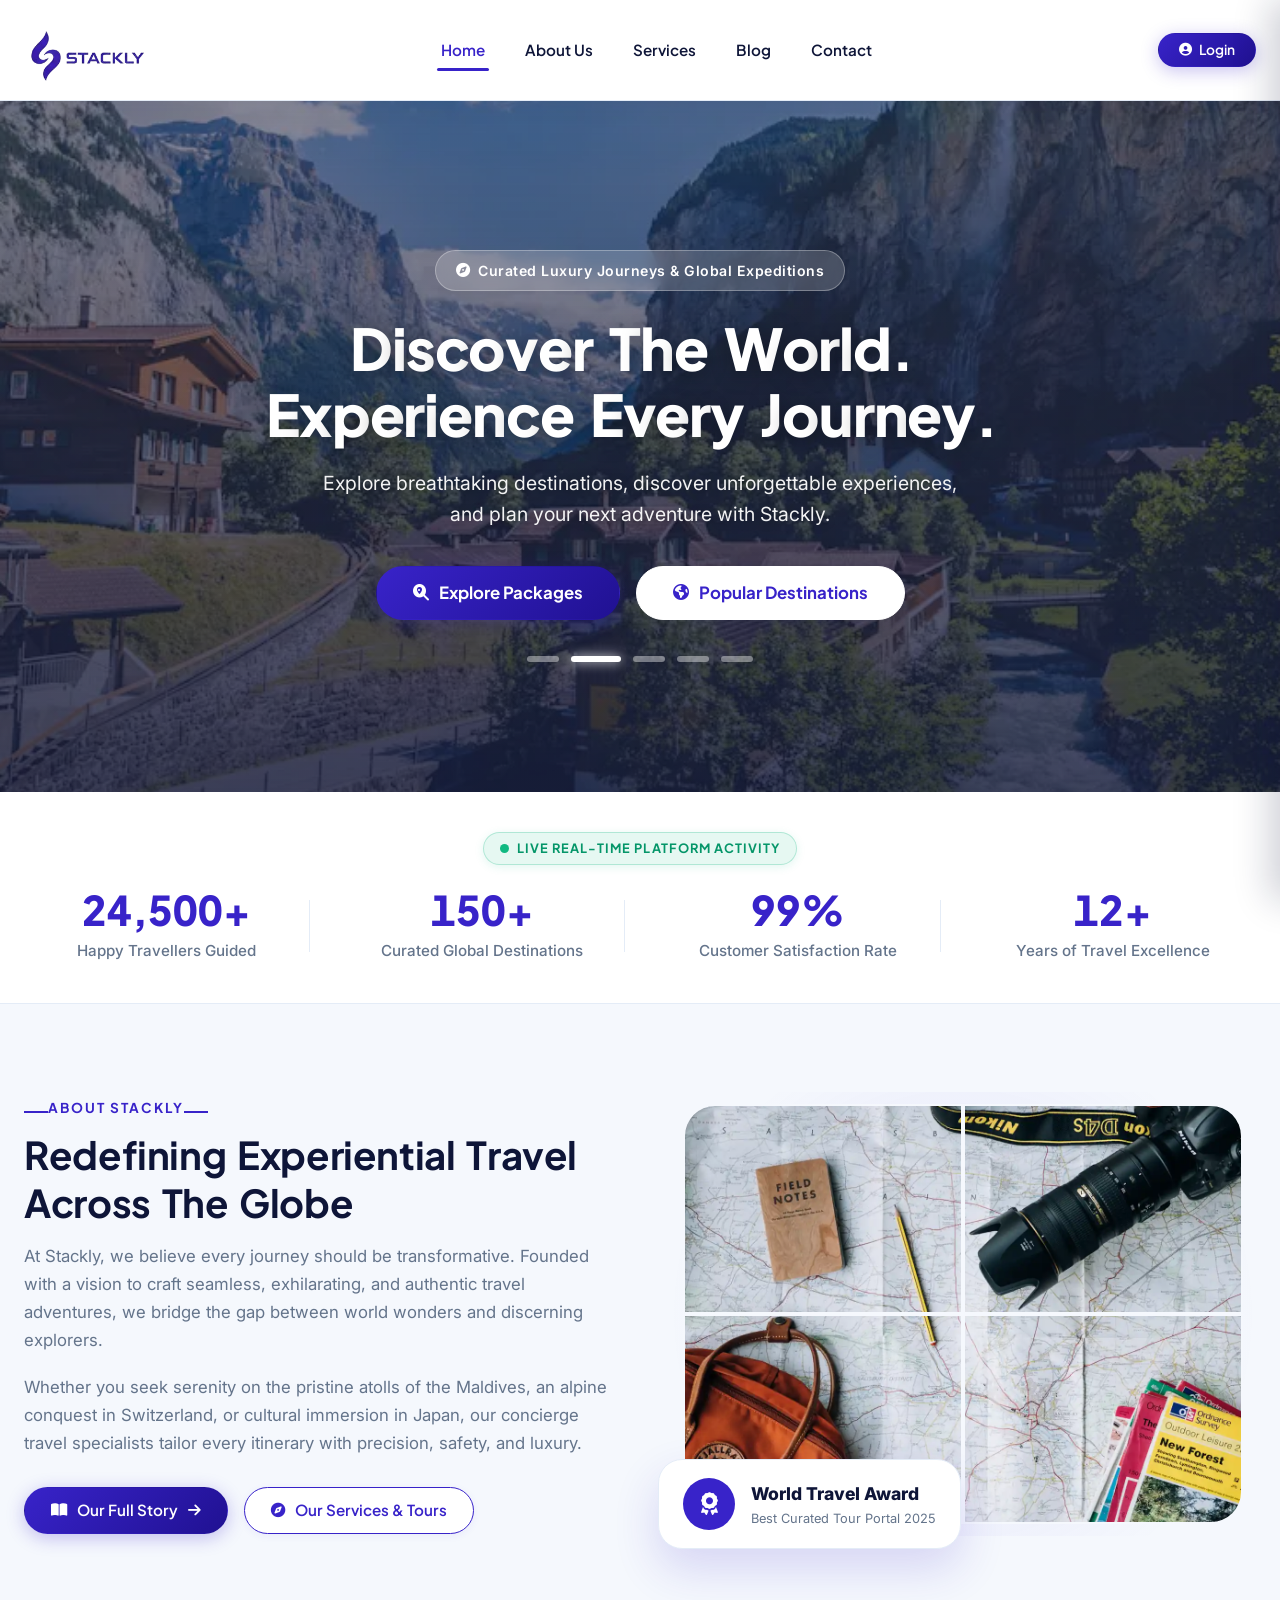
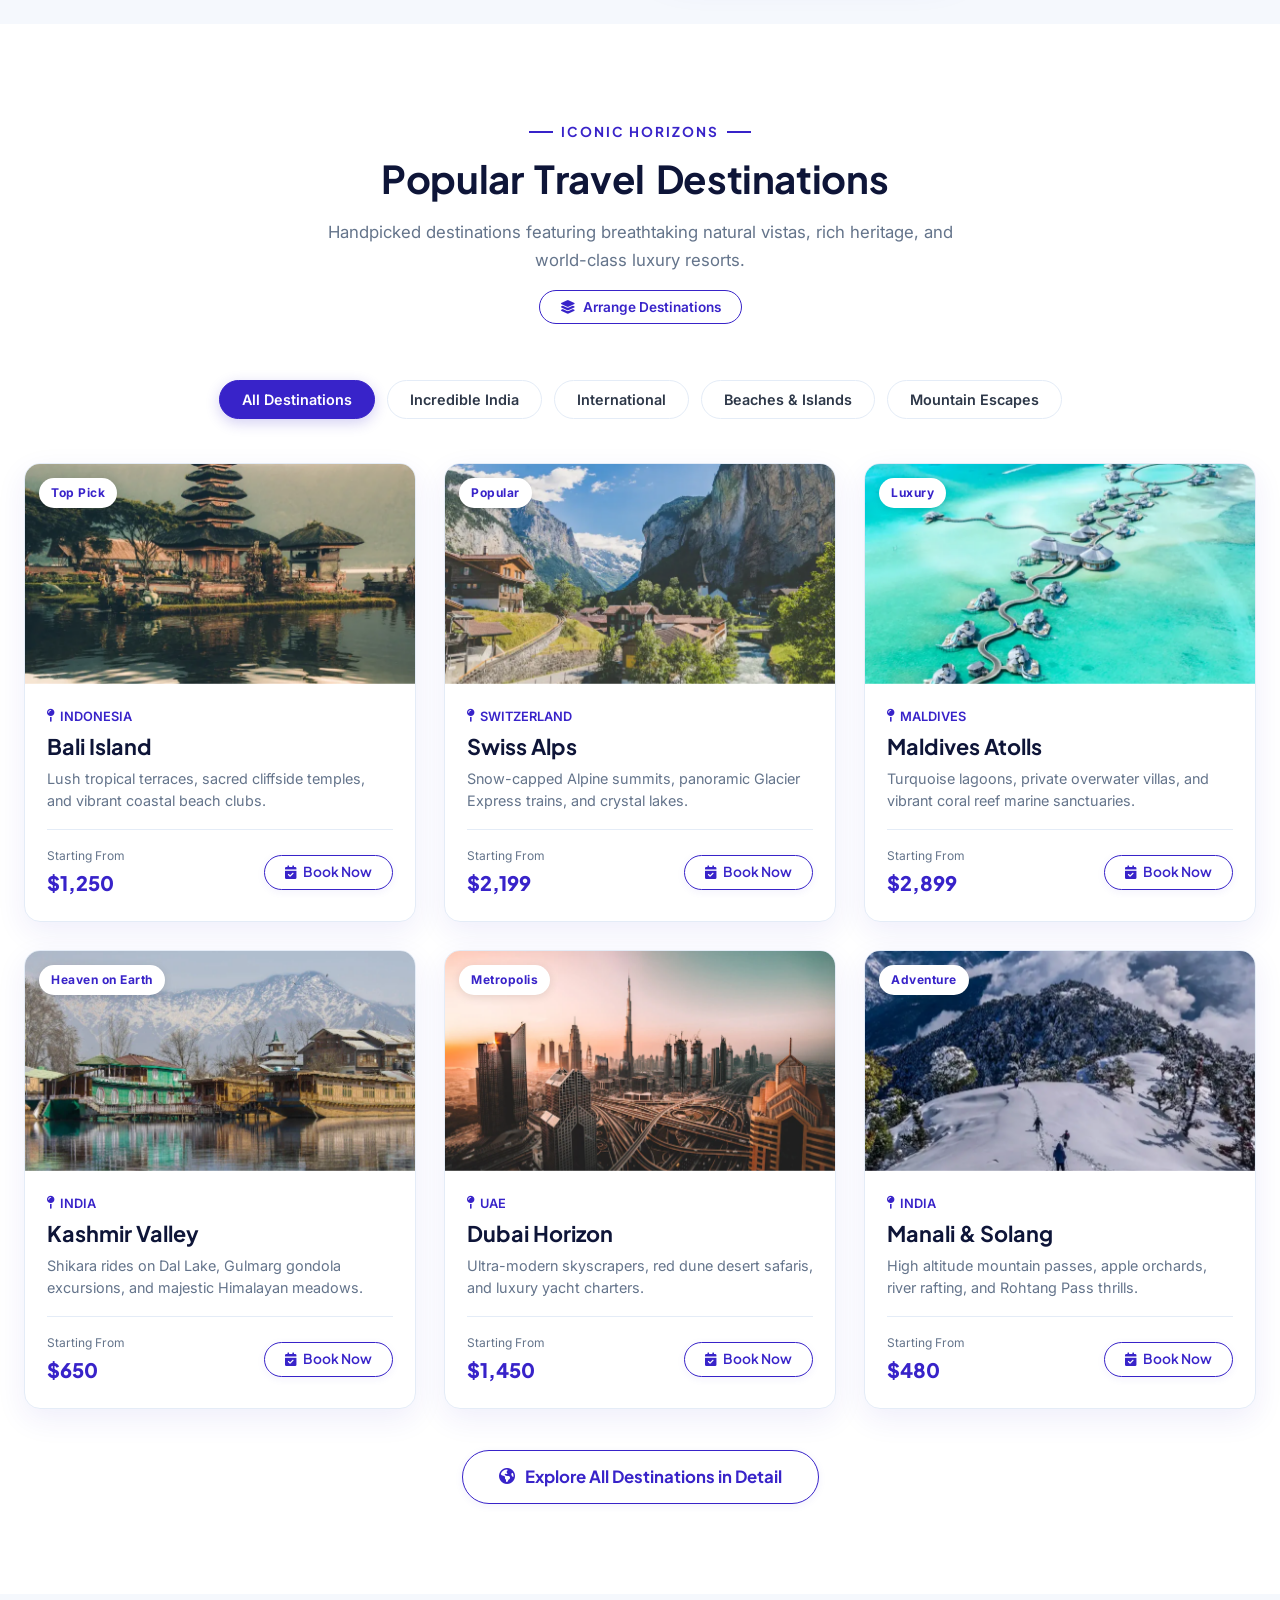
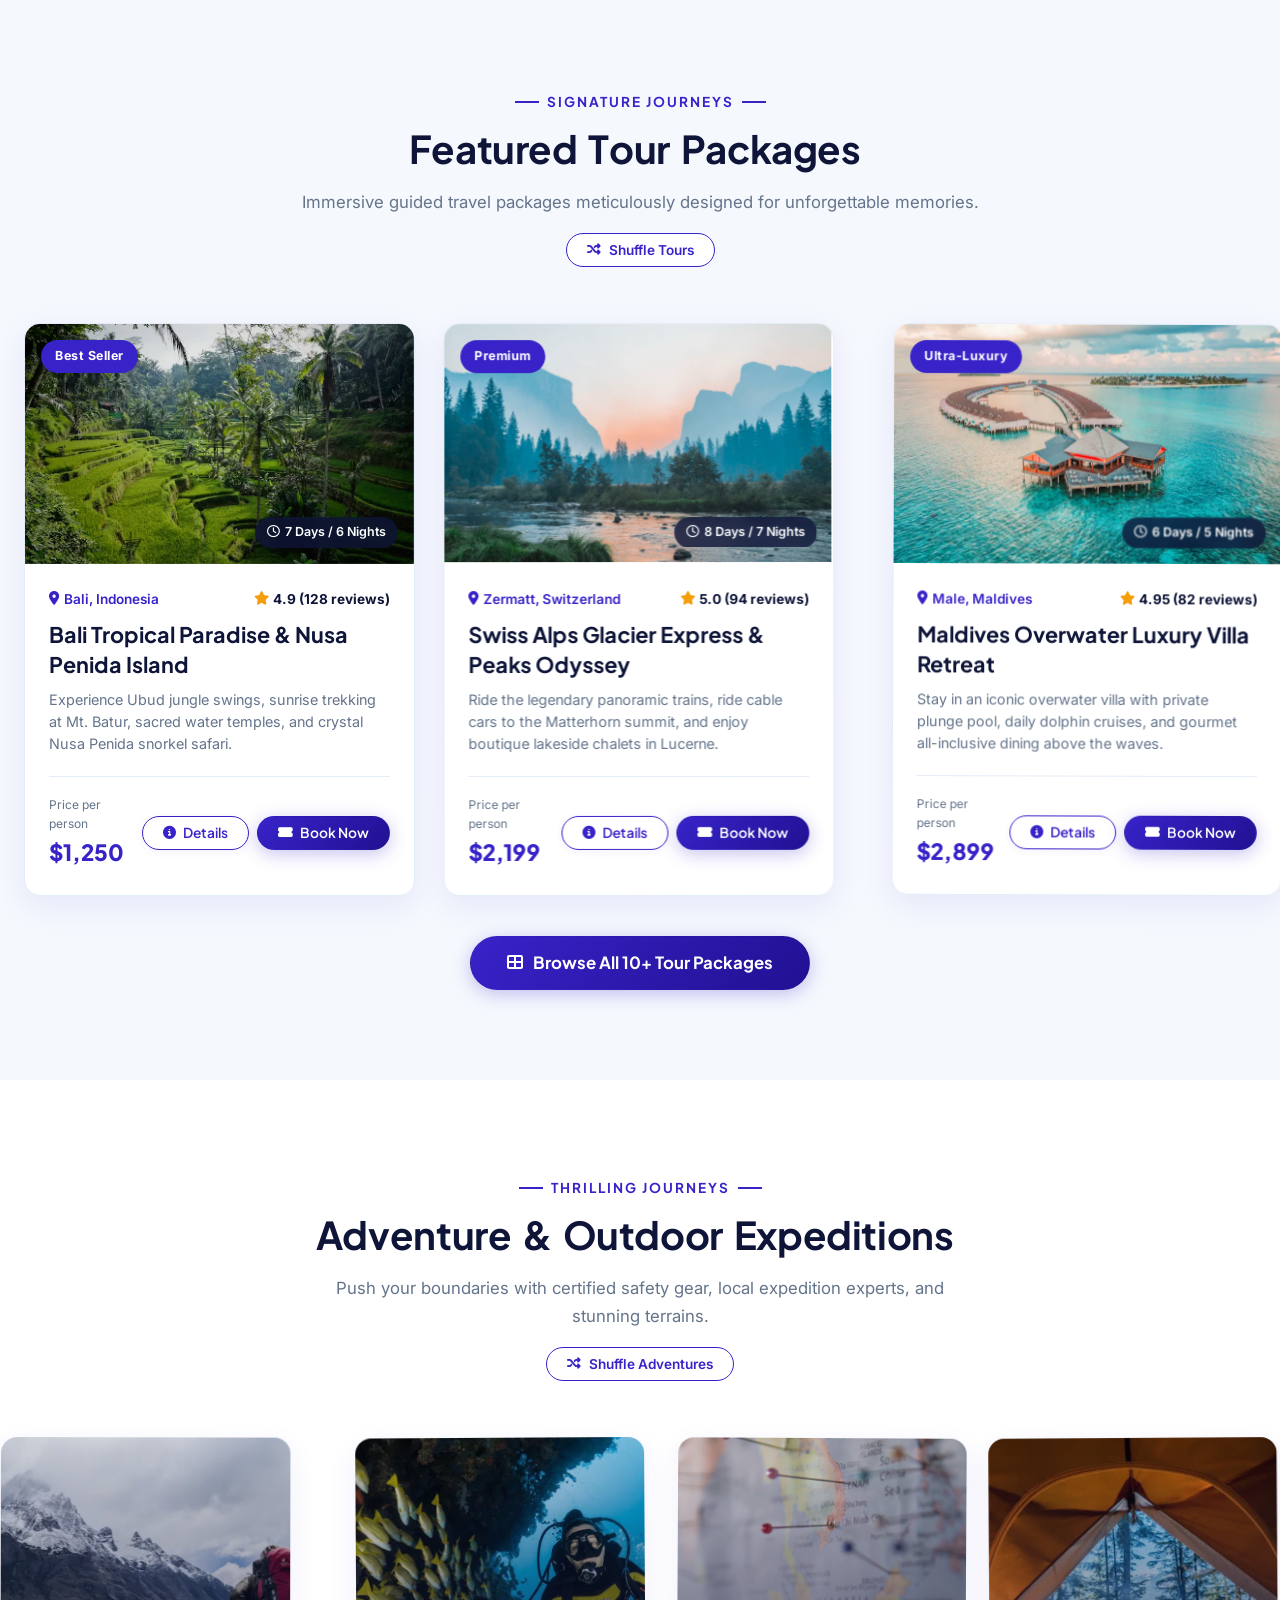
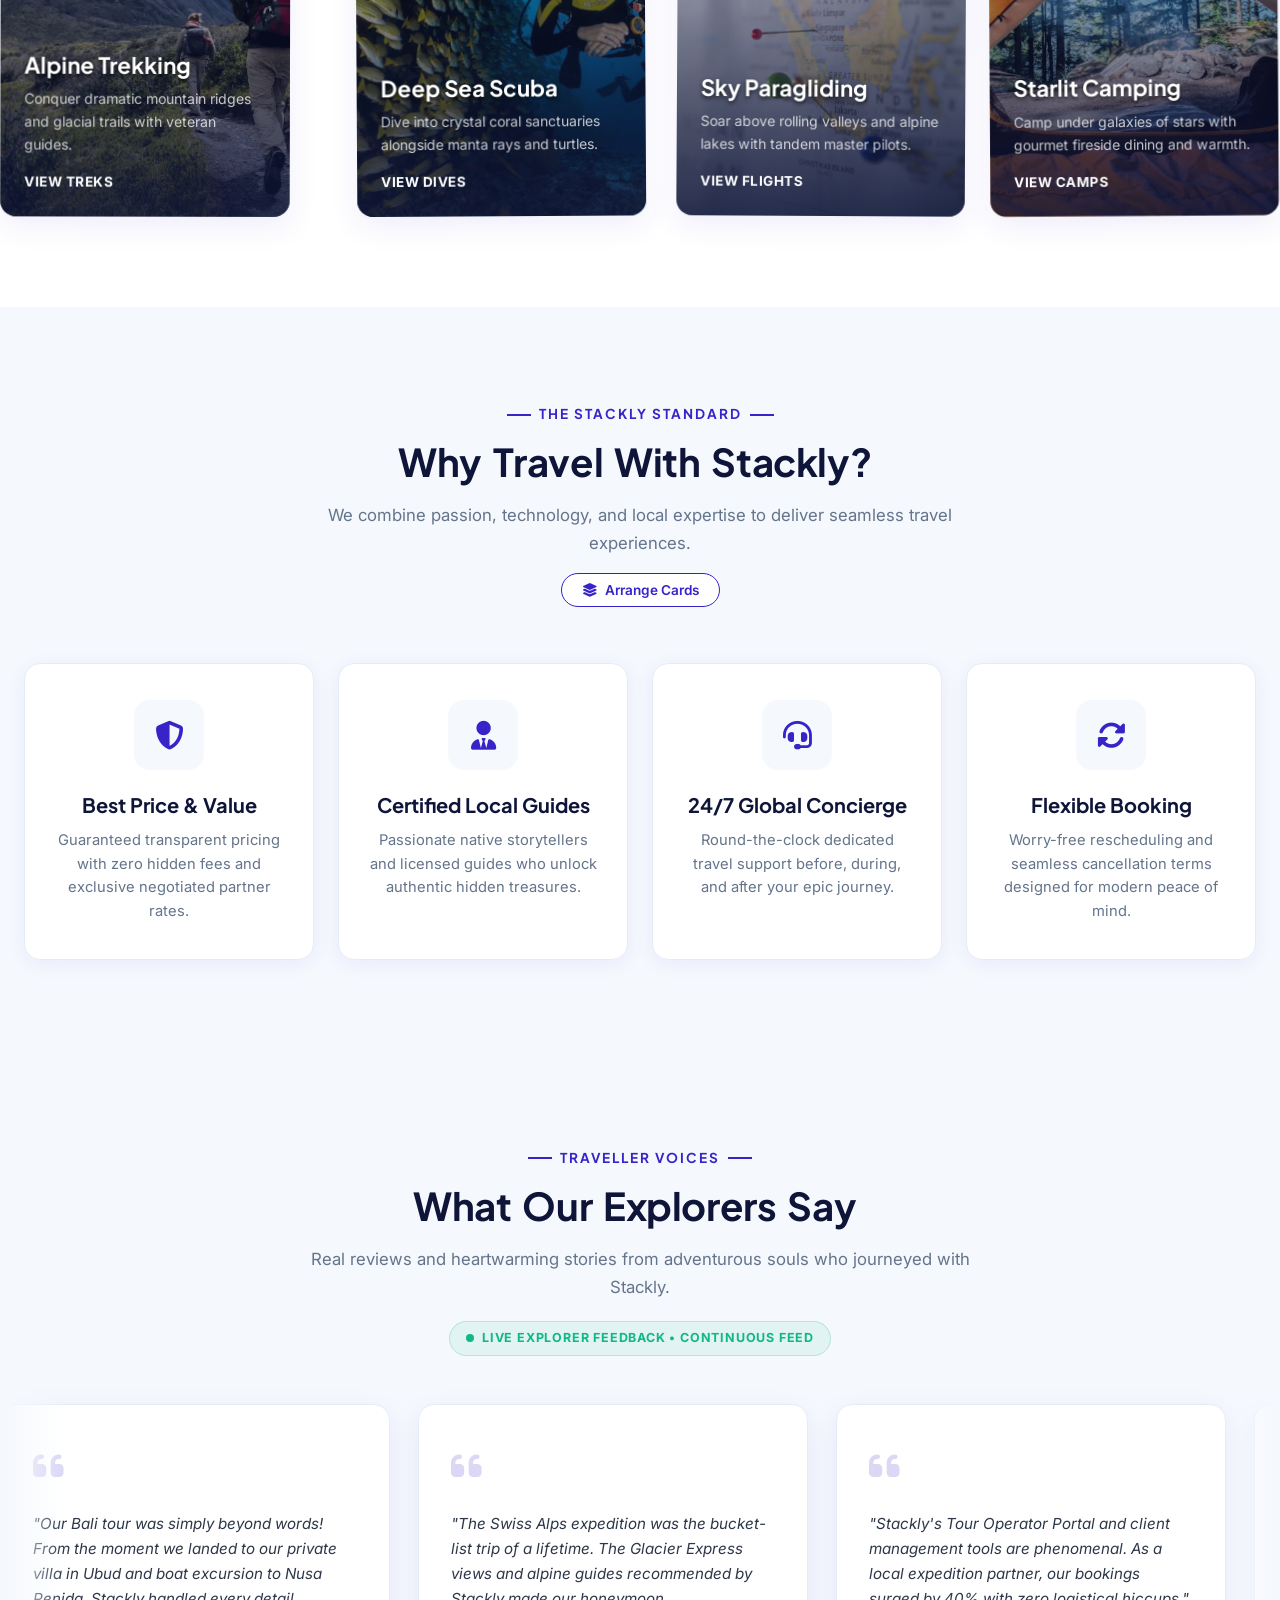
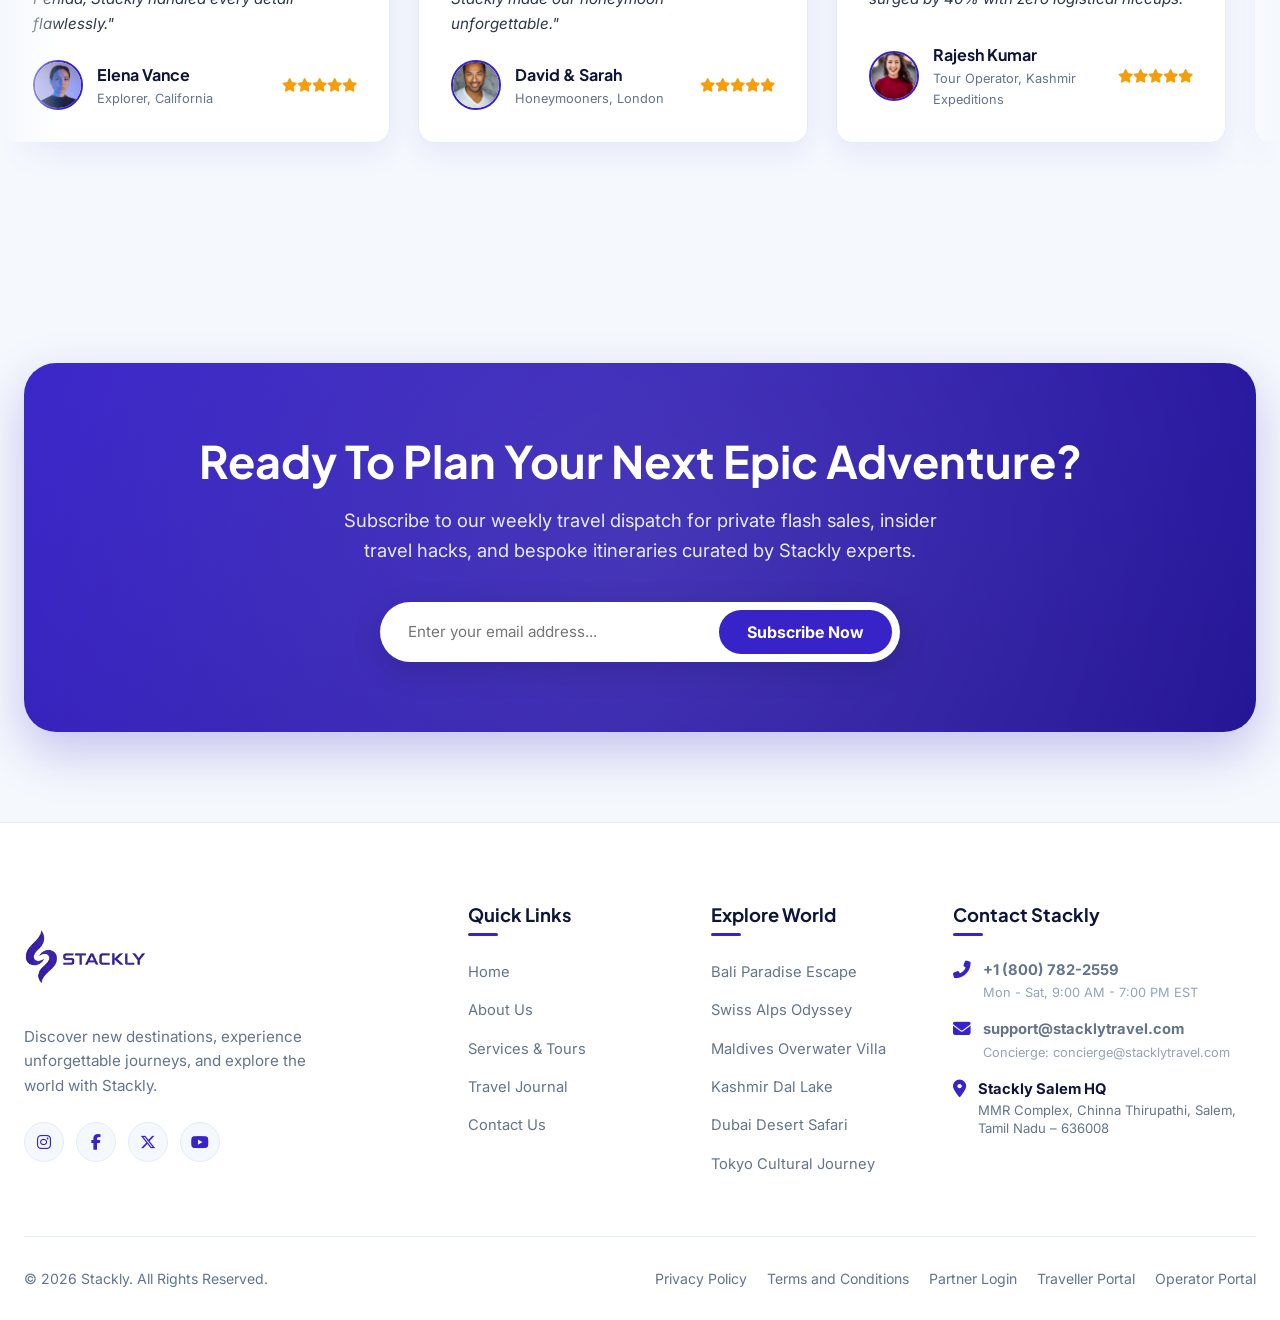
==== index.html @ 9951149d "Add tour details page and redirect for tours page - Created a new HTML file for the Bali Tropical Pa" ====
<!DOCTYPE html>
<html lang="en">

<head>
  <meta charset="UTF-8">
  <meta name="viewport" content="width=device-width, initial-scale=1.0">
  <title>Stackly Tourism & Travel Portal — Discover The World. Experience Every Journey.</title>
  <meta name="description"
    content="Explore breathtaking destinations, discover unforgettable tour packages, and plan your next adventure with Stackly. Premium blue & white travel portal.">
  <link rel="stylesheet" href="https://cdnjs.cloudflare.com/ajax/libs/font-awesome/6.5.1/css/all.min.css">
  <link rel="stylesheet" href="css/style.css">
</head>

<body>

  <!-- STACKLY PRELOADER: BUILDING REVEAL + TRAVEL ANIMATION + LOGO REVEAL -->
  <div id="stacklyPreloader" class="stackly-preloader" aria-label="Loading Stackly Travel Portal">
    <div class="preloader-stage">
      <!-- Flight Path & Moving Plane -->
      <svg class="flight-path-svg" viewBox="0 0 300 120">
        <path class="flight-arc" d="M 20,100 Q 150,-10 280,100" />
        <path id="preloaderPlane" class="plane-marker" d="M 0,-6 L 8,0 L 0,6 L 2,1 L -6,4 L -4,0 L -6,-4 L 2,-1 Z">
          <animateMotion path="M 20,100 Q 150,-10 280,100" dur="2.2s" repeatCount="indefinite" rotate="auto" />
        </path>
      </svg>

      <!-- Building Reveal Architectural Structure -->
      <svg class="building-reveal-svg" viewBox="0 0 220 130">
        <line x1="10" y1="125" x2="210" y2="125" class="arch-line" stroke-width="3" />
        <rect x="25" y="60" width="28" height="65" class="arch-fill" />
        <rect x="25" y="60" width="28" height="65" class="arch-line" />
        <rect x="63" y="40" width="34" height="85" class="arch-fill" />
        <rect x="63" y="40" width="34" height="85" class="arch-line" />
        <rect x="107" y="20" width="45" height="105" class="arch-fill" />
        <rect x="107" y="20" width="45" height="105" class="arch-line" />
        <rect x="162" y="50" width="32" height="75" class="arch-fill" />
        <rect x="162" y="50" width="32" height="75" class="arch-line" />
        <path d="M 107,20 L 129.5,2 L 152,20 Z" class="arch-line" />
        <path d="M 32,80 Q 39,70 46,80 L 46,125 L 32,125 Z" class="arch-line" />
        <path d="M 72,60 Q 80,50 88,60 L 88,125 L 72,125 Z" class="arch-line" />
        <path d="M 120,45 Q 129.5,35 139,45 L 139,125 L 120,125 Z" class="arch-line" />
        <path d="M 170,70 Q 178,60 186,70 L 186,125 L 170,125 Z" class="arch-line" />
      </svg>

      <!-- Center Stackly Logo Reveal -->
      <div id="preloaderLogoWrap" class="preloader-logo-wrap">
        <img src="assets/images/ui/logo.webp" alt="Stackly Tourism & Travel" class="preloader-logo">
      </div>

      <div id="preloaderBrandText" class="preloader-text">EXPLORE • DISCOVER • JOURNEY</div>
      <div class="preloader-bar-wrap">
        <div id="preloaderProgressBar" class="preloader-bar"></div>
      </div>
    </div>
  </div>

  <!-- SITE HEADER & NAVIGATION (5 MAIN PAGES) -->
  <header class="site-header">
    <div class="container-wide header-inner">
      <a href="index.html" class="brand-logo-link" aria-label="Stackly Home">
        <img src="assets/images/ui/logo.webp" alt="Stackly Tourism & Travel" class="brand-logo-img">
      </a>

      <nav class="main-navigation" aria-label="Primary Navigation">
        <ul class="nav-menu-list">
          <li class="nav-menu-item"><a href="index.html" class="nav-menu-link active">Home</a></li>
          <li class="nav-menu-item"><a href="about.html" class="nav-menu-link">About Us</a></li>
          <li class="nav-menu-item"><a href="services.html" class="nav-menu-link">Services</a></li>
          <li class="nav-menu-item"><a href="blog.html" class="nav-menu-link">Blog</a></li>
          <li class="nav-menu-item"><a href="contact.html" class="nav-menu-link">Contact</a></li>
        </ul>
      </nav>

      <div class="header-actions">
        <a href="login.html" class="btn btn-primary btn-sm">
          <i class="fas fa-user-circle"></i> Login
        </a>
        <button id="mobileNavToggle" class="mobile-nav-toggle" aria-label="Open Navigation">
          <i class="fas fa-bars"></i>
        </button>
      </div>
    </div>
  </header>

  <!-- MOBILE DRAWER (NAVIGATION + AUTH) -->
  <div id="drawerBackdrop" class="drawer-backdrop"></div>
  <aside id="mobileDrawer" class="mobile-drawer" aria-label="Mobile Navigation">
    <div class="drawer-header">
      <img src="assets/images/ui/logo.webp" alt="Stackly" class="drawer-logo-img">
      <button id="drawerCloseBtn" class="drawer-close-btn" aria-label="Close Menu">&times;</button>
    </div>
    <ul class="drawer-nav-list">
      <li><a href="index.html" class="drawer-nav-link active"><i class="fas fa-home"></i> <span>Home</span></a></li>
      <li><a href="about.html" class="drawer-nav-link"><i class="fas fa-info-circle"></i> <span>About Us</span></a></li>
      <li><a href="services.html" class="drawer-nav-link"><i class="fas fa-concierge-bell"></i> <span>Services &amp; Tours</span></a></li>
      <li><a href="blog.html" class="drawer-nav-link"><i class="fas fa-newspaper"></i> <span>Blog</span></a></li>
      <li><a href="contact.html" class="drawer-nav-link"><i class="fas fa-envelope"></i> <span>Contact</span></a></li>
    </ul>
    <div class="drawer-footer">
      <a href="login.html" class="btn btn-primary" style="width:100%; justify-content:center;">
        <i class="fas fa-sign-in-alt"></i> Login
      </a>
      <a href="signup.html" class="btn btn-outline" style="width:100%; justify-content:center;">
        <i class="fas fa-user-plus"></i> Create Account
      </a>
    </div>
  </aside>

  <!-- HERO SECTION WITH 5-IMAGE CONTINUOUS SLIDESHOW -->
  <section class="hero-wrapper" id="homeHeroSection">
    <!-- 5 Slides running continuously with smooth crossfade -->
    <div class="hero-slider-track" id="heroSliderTrack">
      <div class="hero-slide active">
        <img src="assets/images/hero/hero-travel.webp" alt="World Travel Vista" class="hero-bg-img">
      </div>
      <div class="hero-slide">
        <img src="assets/images/destinations/switzerland.webp" alt="Swiss Alps Glacier Express" class="hero-bg-img">
      </div>
      <div class="hero-slide">
        <img src="assets/images/destinations/bali.webp" alt="Bali Tropical Paradise" class="hero-bg-img">
      </div>
      <div class="hero-slide">
        <img src="assets/images/destinations/maldives.webp" alt="Maldives Overwater Sanctuary" class="hero-bg-img">
      </div>
      <div class="hero-slide">
        <img src="assets/images/destinations/kashmir.webp" alt="Kashmir Alpine Haven" class="hero-bg-img">
      </div>
    </div>
    <div class="hero-overlay"></div>

    <div class="container hero-content">
      <span class="hero-badge">
        <i class="fas fa-compass"></i> Curated Luxury Journeys & Global Expeditions
      </span>
      <h1 class="hero-title">Discover The World. Experience Every Journey.</h1>
      <p class="hero-description">
        <span class="hero-desc-line">Explore breathtaking destinations, discover unforgettable experiences,</span>
        <span class="hero-desc-line">and plan your next adventure with Stackly.</span>
      </p>
      <div class="hero-actions" style="display:flex; justify-content:center; gap:16px; flex-wrap:wrap;">
        <a href="404.html" class="btn btn-primary btn-lg">
          <i class="fas fa-search-location"></i> Explore Packages
        </a>
        <a href="404.html" class="btn btn-white btn-lg">
          <i class="fas fa-globe-americas"></i> Popular Destinations
        </a>
      </div>

      <!-- Slide Pagination Dots -->
      <div class="hero-slide-indicators" id="heroSlideIndicators">
        <button class="slide-indicator-dot active" aria-label="Slide 1" data-slide="0"></button>
        <button class="slide-indicator-dot" aria-label="Slide 2" data-slide="1"></button>
        <button class="slide-indicator-dot" aria-label="Slide 3" data-slide="2"></button>
        <button class="slide-indicator-dot" aria-label="Slide 4" data-slide="3"></button>
        <button class="slide-indicator-dot" aria-label="Slide 5" data-slide="4"></button>
      </div>
    </div>
  </section>

  <!-- TRAVEL STATISTICS -->
  <section class="stats-strip">
    <div class="container" style="text-align:center;">
      <div class="stats-live-badge">
        <span class="stat-live-dot"></span> Live Real-Time Platform Activity
      </div>
      <div class="stats-grid">
        <div class="stat-item">
          <div class="stat-number" data-target="24500" data-suffix="+">24,500+</div>
          <div class="stat-label">Happy Travellers Guided</div>
        </div>
        <div class="stat-item">
          <div class="stat-number" data-target="150" data-suffix="+">0+</div>
          <div class="stat-label">Curated Global Destinations</div>
        </div>
        <div class="stat-item">
          <div class="stat-number" data-target="99" data-suffix="%">0%</div>
          <div class="stat-label">Customer Satisfaction Rate</div>
        </div>
        <div class="stat-item">
          <div class="stat-number" data-target="12" data-suffix="+">0+</div>
          <div class="stat-label">Years of Travel Excellence</div>
        </div>
      </div>
    </div>
  </section>

  <!-- ABOUT STACKLY INTRODUCTION -->
  <section class="section-padding bg-subtle">
    <div class="container">
      <div class="about-split-grid">
        <div class="split-content-animated">
          <span class="section-tagline">About Stackly</span>
          <h2 class="section-title">Redefining Experiential Travel Across The Globe</h2>
          <p class="section-description" style="margin-bottom:20px;">
            At Stackly, we believe every journey should be transformative. Founded with a vision to craft seamless,
            exhilarating, and authentic travel adventures, we bridge the gap between world wonders and discerning
            explorers.
          </p>
          <p class="section-description" style="margin-bottom:30px;">
            Whether you seek serenity on the pristine atolls of the Maldives, an alpine conquest in Switzerland, or
            cultural immersion in Japan, our concierge travel specialists tailor every itinerary with precision, safety,
            and luxury.
          </p>
          <div class="about-actions-group" style="display:flex; gap:16px; flex-wrap:wrap;">
            <a href="404.html" class="btn btn-primary">
              <i class="fas fa-book-open"></i> Our Full Story <i class="fas fa-arrow-right"></i>
            </a>
            <a href="404.html" class="btn btn-outline">
              <i class="fas fa-compass"></i> Our Services &amp; Tours
            </a>
          </div>
        </div>

        <div class="split-puzzle-wrapper">
          <div class="split-puzzle-backdrop"></div>
          <div class="split-puzzle-grid" aria-label="Interactive 4-piece Stackly Travel Showcase">
            <div class="puzzle-piece piece-tl">
              <img src="assets/images/hero/about-hero.webp" alt="Stackly Travelers" class="puzzle-img">
            </div>
            <div class="puzzle-piece piece-tr">
              <img src="assets/images/hero/about-hero.webp" alt="Stackly Travelers" class="puzzle-img">
            </div>
            <div class="puzzle-piece piece-bl">
              <img src="assets/images/hero/about-hero.webp" alt="Stackly Travelers" class="puzzle-img">
            </div>
            <div class="puzzle-piece piece-br">
              <img src="assets/images/hero/about-hero.webp" alt="Stackly Travelers" class="puzzle-img">
            </div>
          </div>
          <div class="split-award-badge">
            <div
              style="width:52px; height:52px; border-radius:50%; background:var(--primary-blue); color:#fff; display:flex; align-items:center; justify-content:center; font-size:1.4rem; flex-shrink:0;">
              <i class="fas fa-award"></i>
            </div>
            <div>
              <div style="font-weight:800; font-size:1.1rem; color:var(--text-dark-navy);">World Travel Award</div>
              <div style="font-size:0.8rem; color:var(--text-muted);">Best Curated Tour Portal 2025</div>
            </div>
          </div>
        </div>
      </div>
    </div>
  </section>

  <!-- POPULAR DESTINATIONS SHOWCASE -->
  <section id="popularDestinations" class="section-padding bg-white">
    <div class="container">
      <div class="section-header">
        <span class="section-tagline">Iconic Horizons</span>
        <h2 class="section-title">Popular Travel Destinations</h2>
        <p class="section-description">Handpicked destinations featuring breathtaking natural vistas, rich heritage, and
          world-class luxury resorts.</p>
        <div style="margin-top:16px;">
          <button type="button" id="reArrangeDestinationsBtn" class="gallery-shuffle-btn"
            aria-label="Arrange Destinations">
            <i class="fas fa-layer-group"></i> Arrange Destinations
          </button>
        </div>
      </div>

      <div class="filter-tabs-bar">
        <button class="filter-tab-btn dest-filter-btn active" data-filter="all">All Destinations</button>
        <button class="filter-tab-btn dest-filter-btn" data-filter="india">Incredible India</button>
        <button class="filter-tab-btn dest-filter-btn" data-filter="international">International</button>
        <button class="filter-tab-btn dest-filter-btn" data-filter="beach">Beaches & Islands</button>
        <button class="filter-tab-btn dest-filter-btn" data-filter="mountain">Mountain Escapes</button>
      </div>

      <div class="destinations-grid six-card-grid" id="popularDestinationsGrid">
        <!-- Bali -->
        <div class="destination-card" data-category="international beach" data-region="Indonesia">
          <div class="destination-media">
            <img src="assets/images/destinations/bali.webp" alt="Bali, Indonesia" class="destination-img"
              loading="lazy">
            <span class="destination-tag">Top Pick</span>
          </div>
          <div class="destination-body">
            <span class="destination-region"><i class="fas fa-map-pin"></i> Indonesia</span>
            <h3 class="destination-name">Bali Island</h3>
            <p class="destination-desc">Lush tropical terraces, sacred cliffside temples, and vibrant coastal beach
              clubs.</p>
            <div class="destination-footer">
              <div class="destination-price-box">
                <span class="price-label">Starting From</span>
                <span class="price-amount">$1,250</span>
              </div>
              <a href="404.html" class="btn btn-outline btn-sm">
                <i class="fas fa-calendar-check"></i> Book Now
              </a>
            </div>
          </div>
        </div>

        <!-- Switzerland -->
        <div class="destination-card" data-category="international mountain" data-region="Switzerland">
          <div class="destination-media">
            <img src="assets/images/destinations/switzerland.webp" alt="Swiss Alps, Switzerland" class="destination-img"
              loading="lazy">
            <span class="destination-tag">Popular</span>
          </div>
          <div class="destination-body">
            <span class="destination-region"><i class="fas fa-map-pin"></i> Switzerland</span>
            <h3 class="destination-name">Swiss Alps</h3>
            <p class="destination-desc">Snow-capped Alpine summits, panoramic Glacier Express trains, and crystal lakes.
            </p>
            <div class="destination-footer">
              <div class="destination-price-box">
                <span class="price-label">Starting From</span>
                <span class="price-amount">$2,199</span>
              </div>
              <a href="404.html" class="btn btn-outline btn-sm">
                <i class="fas fa-calendar-check"></i> Book Now
              </a>
            </div>
          </div>
        </div>

        <!-- Maldives -->
        <div class="destination-card" data-category="international beach" data-region="Maldives">
          <div class="destination-media">
            <img src="assets/images/destinations/maldives.webp" alt="Maldives Overwater Atoll" class="destination-img"
              loading="lazy">
            <span class="destination-tag">Luxury</span>
          </div>
          <div class="destination-body">
            <span class="destination-region"><i class="fas fa-map-pin"></i> Maldives</span>
            <h3 class="destination-name">Maldives Atolls</h3>
            <p class="destination-desc">Turquoise lagoons, private overwater villas, and vibrant coral reef marine
              sanctuaries.</p>
            <div class="destination-footer">
              <div class="destination-price-box">
                <span class="price-label">Starting From</span>
                <span class="price-amount">$2,899</span>
              </div>
              <a href="404.html" class="btn btn-outline btn-sm">
                <i class="fas fa-calendar-check"></i> Book Now
              </a>
            </div>
          </div>
        </div>

        <!-- Kashmir -->
        <div class="destination-card" data-category="india mountain" data-region="India">
          <div class="destination-media">
            <img src="assets/images/destinations/kashmir.webp" alt="Kashmir Dal Lake" class="destination-img"
              loading="lazy">
            <span class="destination-tag">Heaven on Earth</span>
          </div>
          <div class="destination-body">
            <span class="destination-region"><i class="fas fa-map-pin"></i> India</span>
            <h3 class="destination-name">Kashmir Valley</h3>
            <p class="destination-desc">Shikara rides on Dal Lake, Gulmarg gondola excursions, and majestic Himalayan
              meadows.</p>
            <div class="destination-footer">
              <div class="destination-price-box">
                <span class="price-label">Starting From</span>
                <span class="price-amount">$650</span>
              </div>
              <a href="404.html" class="btn btn-outline btn-sm">
                <i class="fas fa-calendar-check"></i> Book Now
              </a>
            </div>
          </div>
        </div>

        <!-- Dubai -->
        <div class="destination-card" data-category="international" data-region="UAE">
          <div class="destination-media">
            <img src="assets/images/destinations/dubai.webp" alt="Dubai Cityscape" class="destination-img"
              loading="lazy">
            <span class="destination-tag">Metropolis</span>
          </div>
          <div class="destination-body">
            <span class="destination-region"><i class="fas fa-map-pin"></i> UAE</span>
            <h3 class="destination-name">Dubai Horizon</h3>
            <p class="destination-desc">Ultra-modern skyscrapers, red dune desert safaris, and luxury yacht charters.
            </p>
            <div class="destination-footer">
              <div class="destination-price-box">
                <span class="price-label">Starting From</span>
                <span class="price-amount">$1,450</span>
              </div>
              <a href="404.html" class="btn btn-outline btn-sm">
                <i class="fas fa-calendar-check"></i> Book Now
              </a>
            </div>
          </div>
        </div>

        <!-- Manali -->
        <div class="destination-card" data-category="india mountain" data-region="India">
          <div class="destination-media">
            <img src="assets/images/destinations/manali.webp" alt="Manali Valley" class="destination-img"
              loading="lazy">
            <span class="destination-tag">Adventure</span>
          </div>
          <div class="destination-body">
            <span class="destination-region"><i class="fas fa-map-pin"></i> India</span>
            <h3 class="destination-name">Manali & Solang</h3>
            <p class="destination-desc">High altitude mountain passes, apple orchards, river rafting, and Rohtang Pass
              thrills.</p>
            <div class="destination-footer">
              <div class="destination-price-box">
                <span class="price-label">Starting From</span>
                <span class="price-amount">$480</span>
              </div>
              <a href="404.html" class="btn btn-outline btn-sm">
                <i class="fas fa-calendar-check"></i> Book Now
              </a>
            </div>
          </div>
        </div>
      </div>

      <div class="section-center-action" style="text-align:center; margin-top:40px; padding:0 12px;">
        <a href="404.html" class="btn btn-outline btn-lg">
          <i class="fas fa-globe-americas"></i> Explore All Destinations in Detail
        </a>
      </div>
    </div>
  </section>

  <!-- FEATURED TOUR PACKAGES SECTION -->
  <section id="featuredTours" class="section-padding bg-subtle">
    <div class="container">
      <div class="section-header">
        <span class="section-tagline">Signature Journeys</span>
        <h2 class="section-title">Featured Tour Packages</h2>
        <p class="section-description">Immersive guided travel packages meticulously designed for unforgettable
          memories.</p>
        <div style="margin-top:16px;">
          <button type="button" id="reShuffleToursBtn" class="gallery-shuffle-btn" aria-label="Shuffle tour packages">
            <i class="fas fa-random"></i> Shuffle Tours
          </button>
        </div>
      </div>

      <div class="tours-grid three-card-grid featured-tours-shuffle-grid" id="featuredToursGrid">
        <!-- Tour 1: Bali -->
        <div class="tour-card" data-category="beach honeymoon adventure" data-price="1250" data-rating="4.9">
          <div class="tour-card-media">
            <img src="assets/images/tours/tour-bali.webp" alt="Bali Paradise Tour" class="tour-card-img" loading="lazy">
            <span class="tour-badge">Best Seller</span>
            <span class="tour-duration-badge"><i class="far fa-clock"></i> 7 Days / 6 Nights</span>
          </div>
          <div class="tour-card-body">
            <div class="tour-meta-row">
              <span class="tour-location"><i class="fas fa-map-marker-alt"></i> Bali, Indonesia</span>
              <span class="tour-rating"><i class="fas fa-star"></i> 4.9 (128 reviews)</span>
            </div>
            <h3 class="tour-title"><a href="404.html">Bali Tropical Paradise & Nusa Penida Island</a></h3>
            <p class="tour-desc">Experience Ubud jungle swings, sunrise trekking at Mt. Batur, sacred water temples, and
              crystal Nusa Penida snorkel safari.</p>
            <div class="tour-card-footer">
              <div class="tour-price-group">
                <span class="price-label">Price per person</span>
                <span class="tour-price-amount">$1,250</span>
              </div>
              <div class="tour-card-actions">
                <a href="404.html" class="btn btn-outline btn-sm"><i class="fas fa-info-circle"></i> Details</a>
                <a href="404.html" class="btn btn-primary btn-sm"><i class="fas fa-ticket-alt"></i> Book Now</a>
              </div>
            </div>
          </div>
        </div>

        <!-- Tour 2: Swiss -->
        <div class="tour-card" data-category="mountain luxury international" data-price="2199" data-rating="5.0">
          <div class="tour-card-media">
            <img src="assets/images/tours/tour-switzerland.webp" alt="Swiss Alps Tour" class="tour-card-img"
              loading="lazy">
            <span class="tour-badge">Premium</span>
            <span class="tour-duration-badge"><i class="far fa-clock"></i> 8 Days / 7 Nights</span>
          </div>
          <div class="tour-card-body">
            <div class="tour-meta-row">
              <span class="tour-location"><i class="fas fa-map-marker-alt"></i> Zermatt, Switzerland</span>
              <span class="tour-rating"><i class="fas fa-star"></i> 5.0 (94 reviews)</span>
            </div>
            <h3 class="tour-title"><a href="404.html">Swiss Alps Glacier Express & Peaks Odyssey</a></h3>
            <p class="tour-desc">Ride the legendary panoramic trains, ride cable cars to the Matterhorn summit, and
              enjoy boutique lakeside chalets in Lucerne.</p>
            <div class="tour-card-footer">
              <div class="tour-price-group">
                <span class="price-label">Price per person</span>
                <span class="tour-price-amount">$2,199</span>
              </div>
              <div class="tour-card-actions">
                <a href="404.html" class="btn btn-outline btn-sm"><i class="fas fa-info-circle"></i> Details</a>
                <a href="404.html" class="btn btn-primary btn-sm"><i class="fas fa-ticket-alt"></i> Book Now</a>
              </div>
            </div>
          </div>
        </div>

        <!-- Tour 3: Maldives -->
        <div class="tour-card" data-category="beach luxury honeymoon" data-price="2899" data-rating="4.95">
          <div class="tour-card-media">
            <img src="assets/images/tours/tour-maldives.webp" alt="Maldives Tour" class="tour-card-img" loading="lazy">
            <span class="tour-badge">Ultra-Luxury</span>
            <span class="tour-duration-badge"><i class="far fa-clock"></i> 6 Days / 5 Nights</span>
          </div>
          <div class="tour-card-body">
            <div class="tour-meta-row">
              <span class="tour-location"><i class="fas fa-map-marker-alt"></i> Male, Maldives</span>
              <span class="tour-rating"><i class="fas fa-star"></i> 4.95 (82 reviews)</span>
            </div>
            <h3 class="tour-title"><a href="404.html">Maldives Overwater Luxury Villa Retreat</a></h3>
            <p class="tour-desc">Stay in an iconic overwater villa with private plunge pool, daily dolphin cruises, and
              gourmet all-inclusive dining above the waves.</p>
            <div class="tour-card-footer">
              <div class="tour-price-group">
                <span class="price-label">Price per person</span>
                <span class="tour-price-amount">$2,899</span>
              </div>
              <div class="tour-card-actions">
                <a href="404.html" class="btn btn-outline btn-sm"><i class="fas fa-info-circle"></i> Details</a>
                <a href="404.html" class="btn btn-primary btn-sm"><i class="fas fa-ticket-alt"></i> Book Now</a>
              </div>
            </div>
          </div>
        </div>
      </div>

      <div class="section-center-action" style="text-align:center; margin-top:40px; padding:0 12px;">
        <a href="404.html" class="btn btn-primary btn-lg">
          <i class="fas fa-th-large"></i> Browse All 10+ Tour Packages
        </a>
      </div>
    </div>
  </section>

  <!-- ADVENTURE EXPERIENCES -->
  <section class="section-padding bg-white" id="adventureExpeditionsSection">
    <div class="container">
      <div class="section-header">
        <span class="section-tagline">Thrilling Journeys</span>
        <h2 class="section-title">Adventure & Outdoor Expeditions</h2>
        <p class="section-description">Push your boundaries with certified safety gear, local expedition experts, and
          stunning terrains.</p>
        <div style="margin-top:16px;">
          <button type="button" id="reShuffleAdventureBtn" class="gallery-shuffle-btn" aria-label="Shuffle adventures">
            <i class="fas fa-random"></i> Shuffle Adventures
          </button>
        </div>
      </div>

      <div class="adventure-grid" id="adventureExpeditionsGrid">
        <div class="adventure-card">
          <img src="assets/images/adventure/trekking.webp" alt="Alpine Trekking" class="adventure-img" loading="lazy">
          <div class="adventure-overlay">
            <h3 class="adventure-title"><a href="services.html#tourPackagesSection"
                style="color:inherit; text-decoration:none;">Alpine Trekking</a></h3>
            <p class="adventure-desc">Conquer dramatic mountain ridges and glacial trails with veteran guides.</p>
            <a href="services.html#tourPackagesSection" class="adventure-link">View Treks</a>
          </div>
        </div>

        <div class="adventure-card">
          <img src="assets/images/adventure/scuba.webp" alt="Scuba Diving" class="adventure-img" loading="lazy">
          <div class="adventure-overlay">
            <h3 class="adventure-title"><a href="services.html#tourPackagesSection"
                style="color:inherit; text-decoration:none;">Deep Sea Scuba</a></h3>
            <p class="adventure-desc">Dive into crystal coral sanctuaries alongside manta rays and turtles.</p>
            <a href="services.html#tourPackagesSection" class="adventure-link">View Dives</a>
          </div>
        </div>

        <div class="adventure-card">
          <img src="assets/images/adventure/paragliding.webp" alt="Paragliding" class="adventure-img" loading="lazy">
          <div class="adventure-overlay">
            <h3 class="adventure-title"><a href="services.html#tourPackagesSection"
                style="color:inherit; text-decoration:none;">Sky Paragliding</a></h3>
            <p class="adventure-desc">Soar above rolling valleys and alpine lakes with tandem master pilots.</p>
            <a href="services.html#tourPackagesSection" class="adventure-link">View Flights</a>
          </div>
        </div>

        <div class="adventure-card">
          <img src="assets/images/adventure/camping.webp" alt="Wilderness Camping" class="adventure-img" loading="lazy">
          <div class="adventure-overlay">
            <h3 class="adventure-title"><a href="services.html#tourPackagesSection"
                style="color:inherit; text-decoration:none;">Starlit Camping</a></h3>
            <p class="adventure-desc">Camp under galaxies of stars with gourmet fireside dining and warmth.</p>
            <a href="services.html#tourPackagesSection" class="adventure-link">View Camps</a>
          </div>
        </div>
      </div>
    </div>
  </section>

  <!-- WHY CHOOSE STACKLY -->
  <section class="section-padding bg-subtle" id="whyChooseSection">
    <div class="container">
      <div class="section-header">
        <span class="section-tagline">The Stackly Standard</span>
        <h2 class="section-title">Why Travel With Stackly?</h2>
        <p class="section-description">We combine passion, technology, and local expertise to deliver seamless travel
          experiences.</p>
        <div style="margin-top:16px;">
          <button type="button" id="reArrangeWhyChooseBtn" class="gallery-shuffle-btn" aria-label="Arrange reasons">
            <i class="fas fa-layer-group"></i> Arrange Cards
          </button>
        </div>
      </div>

      <div class="why-choose-grid four-card-grid" id="whyChooseGrid">
        <div class="feature-box">
          <div class="feature-icon-wrap"><i class="fas fa-shield-alt"></i></div>
          <h3 class="feature-title">Best Price & Value</h3>
          <p class="feature-desc">Guaranteed transparent pricing with zero hidden fees and exclusive negotiated partner
            rates.</p>
        </div>

        <div class="feature-box">
          <div class="feature-icon-wrap"><i class="fas fa-user-tie"></i></div>
          <h3 class="feature-title">Certified Local Guides</h3>
          <p class="feature-desc">Passionate native storytellers and licensed guides who unlock authentic hidden
            treasures.</p>
        </div>

        <div class="feature-box">
          <div class="feature-icon-wrap"><i class="fas fa-headset"></i></div>
          <h3 class="feature-title">24/7 Global Concierge</h3>
          <p class="feature-desc">Round-the-clock dedicated travel support before, during, and after your epic journey.
          </p>
        </div>

        <div class="feature-box">
          <div class="feature-icon-wrap"><i class="fas fa-sync-alt"></i></div>
          <h3 class="feature-title">Flexible Booking</h3>
          <p class="feature-desc">Worry-free rescheduling and seamless cancellation terms designed for modern peace of
            mind.</p>
        </div>
      </div>
    </div>
  </section>

  <!-- CUSTOMER TESTIMONIALS (LIVE CONTINUOUS HORIZONTAL RUN) -->
  <section class="section-padding bg-subtle" style="overflow:hidden;">
    <div class="container">
      <div class="section-header" style="margin-bottom:20px;">
        <span class="section-tagline">Traveller Voices</span>
        <h2 class="section-title">What Our Explorers Say</h2>
        <p class="section-description">Real reviews and heartwarming stories from adventurous souls who journeyed with
          Stackly.</p>
      </div>

      <div style="text-align:center; margin-bottom:28px;">
        <span class="live-stream-badge">
          <span class="live-dot"></span> Live Explorer Feedback &bull; Continuous Feed
        </span>
      </div>
    </div>

    <!-- Edge-to-edge Live Marquee Track (Infinite Seamless Loop) -->
    <div class="testimonials-marquee-wrapper" id="testimonialsMarqueeWrapper"
      aria-label="Continuous traveller testimonials feed">
      <div class="testimonials-marquee-track" id="testimonialsMarqueeTrack">

        <!-- CARD 1: Elena Vance -->
        <div class="testimonial-card">
          <div class="testimonial-quote-icon"><i class="fas fa-quote-left"></i></div>
          <p class="testimonial-text">
            "Our Bali tour was simply beyond words! From the moment we landed to our private villa in Ubud and boat
            excursion to Nusa Penida, Stackly handled every detail flawlessly."
          </p>
          <div class="testimonial-author-row">
            <img src="assets/images/testimonials/avatar-1.webp" alt="Elena Vance" class="author-avatar" loading="lazy">
            <div>
              <div class="author-name">Elena Vance</div>
              <div class="author-title">Explorer, California</div>
            </div>
            <div class="author-stars">
              <i class="fas fa-star"></i><i class="fas fa-star"></i><i class="fas fa-star"></i><i
                class="fas fa-star"></i><i class="fas fa-star"></i>
            </div>
          </div>
        </div>

        <!-- CARD 2: David & Sarah -->
        <div class="testimonial-card">
          <div class="testimonial-quote-icon"><i class="fas fa-quote-left"></i></div>
          <p class="testimonial-text">
            "The Swiss Alps expedition was the bucket-list trip of a lifetime. The Glacier Express views and alpine
            guides recommended by Stackly made our honeymoon unforgettable."
          </p>
          <div class="testimonial-author-row">
            <img src="assets/images/testimonials/avatar-2.webp" alt="David Sterling" class="author-avatar"
              loading="lazy">
            <div>
              <div class="author-name">David &amp; Sarah</div>
              <div class="author-title">Honeymooners, London</div>
            </div>
            <div class="author-stars">
              <i class="fas fa-star"></i><i class="fas fa-star"></i><i class="fas fa-star"></i><i
                class="fas fa-star"></i><i class="fas fa-star"></i>
            </div>
          </div>
        </div>

        <!-- CARD 3: Rajesh Kumar -->
        <div class="testimonial-card">
          <div class="testimonial-quote-icon"><i class="fas fa-quote-left"></i></div>
          <p class="testimonial-text">
            "Stackly's Tour Operator Portal and client management tools are phenomenal. As a local expedition partner,
            our bookings surged by 40% with zero logistical hiccups."
          </p>
          <div class="testimonial-author-row">
            <img src="assets/images/testimonials/avatar-3.webp" alt="Rajesh Kumar" class="author-avatar" loading="lazy">
            <div>
              <div class="author-name">Rajesh Kumar</div>
              <div class="author-title">Tour Operator, Kashmir Expeditions</div>
            </div>
            <div class="author-stars">
              <i class="fas fa-star"></i><i class="fas fa-star"></i><i class="fas fa-star"></i><i
                class="fas fa-star"></i><i class="fas fa-star"></i>
            </div>
          </div>
        </div>

        <!-- CARD 4: Sophia Dubois -->
        <div class="testimonial-card">
          <div class="testimonial-quote-icon"><i class="fas fa-quote-left"></i></div>
          <p class="testimonial-text">
            "Traveling solo across Japan was made completely effortless with Stackly's 24/7 verified concierge. My tea
            ceremony in Kyoto and ryokan stay were deeply transformative."
          </p>
          <div class="testimonial-author-row">
            <img src="assets/images/testimonials/avatar-4.webp" alt="Sophia Dubois" class="author-avatar"
              loading="lazy">
            <div>
              <div class="author-name">Sophia Dubois</div>
              <div class="author-title">Cultural Voyager, Paris</div>
            </div>
            <div class="author-stars">
              <i class="fas fa-star"></i><i class="fas fa-star"></i><i class="fas fa-star"></i><i
                class="fas fa-star"></i><i class="fas fa-star"></i>
            </div>
          </div>
        </div>

        <!-- CARD 5: Marcus & Chloe -->
        <div class="testimonial-card">
          <div class="testimonial-quote-icon"><i class="fas fa-quote-left"></i></div>
          <p class="testimonial-text">
            "The Maldives Overwater Sanctuary and private manta ray reef excursion blew our minds. The sunset catamaran
            cruises and bespoke villa dining were pure magic."
          </p>
          <div class="testimonial-author-row">
            <img src="assets/images/testimonials/avatar-2.webp" alt="Marcus & Chloe" class="author-avatar"
              loading="lazy">
            <div>
              <div class="author-name">Marcus &amp; Chloe</div>
              <div class="author-title">Adventure Seekers, Sydney</div>
            </div>
            <div class="author-stars">
              <i class="fas fa-star"></i><i class="fas fa-star"></i><i class="fas fa-star"></i><i
                class="fas fa-star"></i><i class="fas fa-star"></i>
            </div>
          </div>
        </div>

        <!-- ==============================================================
             DUPLICATE SET (CLONES FOR SEAMLESS 100% INFINITE CONTINUOUS LOOP)
             ============================================================== -->

        <!-- CARD 1 CLONE -->
        <div class="testimonial-card" aria-hidden="true">
          <div class="testimonial-quote-icon"><i class="fas fa-quote-left"></i></div>
          <p class="testimonial-text">
            "Our Bali tour was simply beyond words! From the moment we landed to our private villa in Ubud and boat
            excursion to Nusa Penida, Stackly handled every detail flawlessly."
          </p>
          <div class="testimonial-author-row">
            <img src="assets/images/testimonials/avatar-1.webp" alt="Elena Vance" class="author-avatar" loading="lazy">
            <div>
              <div class="author-name">Elena Vance</div>
              <div class="author-title">Explorer, California</div>
            </div>
            <div class="author-stars">
              <i class="fas fa-star"></i><i class="fas fa-star"></i><i class="fas fa-star"></i><i
                class="fas fa-star"></i><i class="fas fa-star"></i>
            </div>
          </div>
        </div>

        <!-- CARD 2 CLONE -->
        <div class="testimonial-card" aria-hidden="true">
          <div class="testimonial-quote-icon"><i class="fas fa-quote-left"></i></div>
          <p class="testimonial-text">
            "The Swiss Alps expedition was the bucket-list trip of a lifetime. The Glacier Express views and alpine
            guides recommended by Stackly made our honeymoon unforgettable."
          </p>
          <div class="testimonial-author-row">
            <img src="assets/images/testimonials/avatar-2.webp" alt="David Sterling" class="author-avatar"
              loading="lazy">
            <div>
              <div class="author-name">David &amp; Sarah</div>
              <div class="author-title">Honeymooners, London</div>
            </div>
            <div class="author-stars">
              <i class="fas fa-star"></i><i class="fas fa-star"></i><i class="fas fa-star"></i><i
                class="fas fa-star"></i><i class="fas fa-star"></i>
            </div>
          </div>
        </div>

        <!-- CARD 3 CLONE -->
        <div class="testimonial-card" aria-hidden="true">
          <div class="testimonial-quote-icon"><i class="fas fa-quote-left"></i></div>
          <p class="testimonial-text">
            "Stackly's Tour Operator Portal and client management tools are phenomenal. As a local expedition partner,
            our bookings surged by 40% with zero logistical hiccups."
          </p>
          <div class="testimonial-author-row">
            <img src="assets/images/testimonials/avatar-3.webp" alt="Rajesh Kumar" class="author-avatar" loading="lazy">
            <div>
              <div class="author-name">Rajesh Kumar</div>
              <div class="author-title">Tour Operator, Kashmir Expeditions</div>
            </div>
            <div class="author-stars">
              <i class="fas fa-star"></i><i class="fas fa-star"></i><i class="fas fa-star"></i><i
                class="fas fa-star"></i><i class="fas fa-star"></i>
            </div>
          </div>
        </div>

        <!-- CARD 4 CLONE -->
        <div class="testimonial-card" aria-hidden="true">
          <div class="testimonial-quote-icon"><i class="fas fa-quote-left"></i></div>
          <p class="testimonial-text">
            "Traveling solo across Japan was made completely effortless with Stackly's 24/7 verified concierge. My tea
            ceremony in Kyoto and ryokan stay were deeply transformative."
          </p>
          <div class="testimonial-author-row">
            <img src="assets/images/testimonials/avatar-4.webp" alt="Sophia Dubois" class="author-avatar"
              loading="lazy">
            <div>
              <div class="author-name">Sophia Dubois</div>
              <div class="author-title">Cultural Voyager, Paris</div>
            </div>
            <div class="author-stars">
              <i class="fas fa-star"></i><i class="fas fa-star"></i><i class="fas fa-star"></i><i
                class="fas fa-star"></i><i class="fas fa-star"></i>
            </div>
          </div>
        </div>

        <!-- CARD 5 CLONE -->
        <div class="testimonial-card" aria-hidden="true">
          <div class="testimonial-quote-icon"><i class="fas fa-quote-left"></i></div>
          <p class="testimonial-text">
            "The Maldives Overwater Sanctuary and private manta ray reef excursion blew our minds. The sunset catamaran
            cruises and bespoke villa dining were pure magic."
          </p>
          <div class="testimonial-author-row">
            <img src="assets/images/testimonials/avatar-2.webp" alt="Marcus & Chloe" class="author-avatar"
              loading="lazy">
            <div>
              <div class="author-name">Marcus &amp; Chloe</div>
              <div class="author-title">Adventure Seekers, Sydney</div>
            </div>
            <div class="author-stars">
              <i class="fas fa-star"></i><i class="fas fa-star"></i><i class="fas fa-star"></i><i
                class="fas fa-star"></i><i class="fas fa-star"></i>
            </div>
          </div>
        </div>

      </div>
    </div>
  </section>

  <!-- NEWSLETTER & FINAL BOOKING CTA BANNER -->
  <section class="section-padding bg-subtle" style="overflow:hidden;">
    <div class="container">
      <div class="cta-banner cta-banner-enter-right" id="homeNewsletterCta">
        <h2 class="cta-title">Ready To Plan Your Next Epic Adventure?</h2>
        <p class="cta-subtitle">
          Subscribe to our weekly travel dispatch for private flash sales, insider travel hacks, and bespoke itineraries
          curated by Stackly experts.
        </p>
        <div class="newsletter-form-wrapper"
          style="max-width:520px; margin:0 auto; display:flex; flex-direction:column; align-items:center;">
          <form class="newsletter-form-row" id="homeNewsletterForm" action="404.html" method="GET" novalidate
            style="width:100%;">
            <input type="email" class="newsletter-input" id="newsletterEmailInput"
              placeholder="Enter your email address..." aria-label="Email Address">
            <button type="submit" class="newsletter-btn" id="newsletterSubmitBtn">Subscribe Now</button>
          </form>
          <div class="newsletter-error-msg" id="newsletterErrorMsg" style="display:none;" role="alert">
            <i class="fas fa-exclamation-circle" style="color:#ef4444;"></i>
            <span>Please enter the email</span>
          </div>
        </div>
      </div>
    </div>
  </section>

  <!-- FOOTER (5 CORE PAGES) -->
  <footer class="site-footer">
    <div class="container">
      <div class="footer-top-grid">
        <div class="footer-brand-col">
          <a href="index.html">
            <img src="assets/images/ui/logo.webp" alt="Stackly Tourism & Travel" class="footer-logo-img">
          </a>
          <p class="footer-brand-desc">
            Discover new destinations, experience unforgettable journeys, and explore the world with Stackly.
          </p>
          <div class="social-links">
            <a href="#" class="social-icon-btn" aria-label="Instagram"><i class="fab fa-instagram"></i></a>
            <a href="#" class="social-icon-btn" aria-label="Facebook"><i class="fab fa-facebook-f"></i></a>
            <a href="#" class="social-icon-btn" aria-label="Twitter"><i class="fab fa-x-twitter"></i></a>
            <a href="#" class="social-icon-btn" aria-label="YouTube"><i class="fab fa-youtube"></i></a>
          </div>
        </div>

        <div>
          <h4 class="footer-heading">Quick Links</h4>
          <ul class="footer-links-list">
            <li><a href="index.html" class="footer-link">Home</a></li>
            <li><a href="about.html" class="footer-link">About Us</a></li>
            <li><a href="services.html" class="footer-link">Services &amp; Tours</a></li>
            <li><a href="blog.html" class="footer-link">Travel Journal</a></li>
            <li><a href="contact.html" class="footer-link">Contact Us</a></li>
          </ul>
        </div>

        <div>
          <h4 class="footer-heading">Explore World</h4>
          <ul class="footer-links-list">
            <li><a href="tour-details.html" class="footer-link">Bali Paradise Escape</a></li>
            <li><a href="services.html#tourPackagesSection" class="footer-link">Swiss Alps Odyssey</a></li>
            <li><a href="services.html#tourPackagesSection" class="footer-link">Maldives Overwater Villa</a></li>
            <li><a href="services.html#tourPackagesSection" class="footer-link">Kashmir Dal Lake</a></li>
            <li><a href="services.html#tourPackagesSection" class="footer-link">Dubai Desert Safari</a></li>
            <li><a href="services.html#tourPackagesSection" class="footer-link">Tokyo Cultural Journey</a></li>
          </ul>
        </div>

        <div>
          <h4 class="footer-heading">Contact Stackly</h4>
          <div class="footer-contact-item">
            <i class="fas fa-phone-alt footer-contact-icon"></i>
            <div>
              <strong>+1 (800) 782-2559</strong>
              <div style="font-size:0.8rem; color:#94a3b8;">Mon - Sat, 9:00 AM - 7:00 PM EST</div>
            </div>
          </div>
          <div class="footer-contact-item">
            <i class="fas fa-envelope footer-contact-icon"></i>
            <div>
              <strong>support@stacklytravel.com</strong>
              <div style="font-size:0.8rem; color:#94a3b8;">Concierge: concierge@stacklytravel.com</div>
            </div>
          </div>
          <a href="https://www.google.com/maps/search/?api=1&query=Stackly+MMR+Complex+Chinna+Thirupathi+Salem+Tamil+Nadu+636008"
            target="_blank" rel="noopener" class="footer-contact-item footer-address-link"
            title="Open Stackly Salem on Google Maps">
            <i class="fas fa-map-marker-alt footer-contact-icon"></i>
            <div>
              <strong style="color:var(--text-dark-navy);">Stackly Salem HQ</strong>
              <div style="font-size:0.82rem; color:var(--text-muted); line-height:1.4;">MMR Complex, Chinna Thirupathi,
                Salem, Tamil Nadu &ndash; 636008</div>
            </div>
          </a>
        </div>
      </div>

      <div class="footer-bottom">
        <div>&copy; 2026 Stackly. All Rights Reserved.</div>
        <div class="footer-legal-links">
          <a href="contact.html">Privacy Policy</a>
          <a href="contact.html">Terms and Conditions</a>
          <a href="login.html">Partner Login</a>
          <a href="dashboard-traveller.html">Traveller Portal</a>
          <a href="dashboard-operator.html">Operator Portal</a>
        </div>
      </div>
    </div>
  </footer>

  <!-- Scripts -->
  <script src="https://cdnjs.cloudflare.com/ajax/libs/gsap/3.12.5/gsap.min.js"></script>
  <script src="js/booking.js"></script>
  <script src="js/main.js"></script>
</body>

</html>
---- css/style.css ----
/* ===================================================================
   STACKLY TOURISM & TRAVEL PORTAL - MASTER STYLESHEET
   Brand Identity: Blue & White Palette (Matched to Stackly Brand Blue)
   Typography: 'Plus Jakarta Sans' & 'Inter'
   Aesthetics: Wanderer-Inspired, Glassmorphic, Micro-Interactions
   =================================================================== */

@import url('https://fonts.googleapis.com/css2?family=Inter:wght@300;400;500;600;700&family=Plus+Jakarta+Sans:wght@400;500;600;700;800&display=swap');

:root {
  /* Stackly Core Brand Colors (Matched to Official Logo #3823c9) */
  --primary-blue: #3823c9;
  --primary-blue-hover: #2a16ad;
  --primary-blue-light: #523de5;
  --primary-blue-rgb: 56, 35, 201;

  /* Blue Gradients */
  --gradient-primary: linear-gradient(135deg, #3823c9 0%, #201192 100%);
  --gradient-primary-hover: linear-gradient(135deg, #4732dc 0%, #2918b5 100%);
  --gradient-light-blue: linear-gradient(180deg, #f4f8fe 0%, #ffffff 100%);
  --gradient-glass: linear-gradient(135deg, rgba(255, 255, 255, 0.95) 0%, rgba(240, 246, 255, 0.85) 100%);
  --gradient-dark-overlay: linear-gradient(180deg, rgba(14, 21, 56, 0.2) 0%, rgba(14, 21, 56, 0.75) 100%);

  /* Neutrals & Surfaces */
  --color-white: #ffffff;
  --bg-body: #ffffff;
  --bg-subtle-blue: #f5f8fd;
  --bg-card: #ffffff;
  --border-light: #e4ecf7;
  --border-focus: #3823c9;

  /* Typography Colors */
  --text-dark-navy: #0e1538;
  --text-charcoal: #2d3748;
  --text-muted: #64748b;
  --text-light-blue: #e0e9fa;

  /* Accent & Functional */
  --accent-gold: #f59e0b;
  --accent-green: #10b981;
  --accent-red: #ef4444;

  /* Shadows (Subtle Blue-Tinted) */
  --shadow-subtle: 0 4px 20px rgba(56, 35, 201, 0.06);
  --shadow-card: 0 10px 30px rgba(56, 35, 201, 0.08);
  --shadow-card-hover: 0 20px 45px rgba(56, 35, 201, 0.16);
  --shadow-glow: 0 0 25px rgba(56, 35, 201, 0.3);
  --shadow-nav: 0 4px 24px rgba(14, 21, 56, 0.06);

  /* Radius & Transitions */
  --radius-xs: 6px;
  --radius-sm: 10px;
  --radius-md: 16px;
  --radius-lg: 24px;
  --radius-xl: 32px;
  --radius-full: 9999px;
  --transition: all 0.3s cubic-bezier(0.16, 1, 0.3, 1);
  --transition-slow: all 0.5s cubic-bezier(0.16, 1, 0.3, 1);

  /* Font Families */
  --font-heading: 'Plus Jakarta Sans', -apple-system, BlinkMacSystemFont, sans-serif;
  --font-body: 'Inter', -apple-system, BlinkMacSystemFont, sans-serif;
}

/* Base & Reset */
*, *::before, *::after {
  box-sizing: border-box;
  margin: 0;
  padding: 0;
}

html {
  scroll-behavior: smooth;
  font-size: 16px;
  -webkit-font-smoothing: antialiased;
  -moz-osx-font-smoothing: grayscale;
  overflow-x: hidden !important;
  max-width: 100% !important;
  width: 100% !important;
}

body {
  font-family: var(--font-body);
  background-color: var(--bg-body);
  color: var(--text-charcoal);
  line-height: 1.65;
  overflow-x: hidden !important;
  max-width: 100% !important;
  width: 100% !important;
  position: relative;
}

h1, h2, h3, h4, h5, h6 {
  font-family: var(--font-heading);
  color: var(--text-dark-navy);
  font-weight: 700;
  line-height: 1.25;
}

a {
  color: inherit;
  text-decoration: none;
  transition: var(--transition);
}

img {
  max-width: 100%;
  height: auto;
  display: block;
}

button, input, select, textarea {
  font-family: inherit;
  font-size: inherit;
  outline: none;
}

ul {
  list-style: none;
}

.container {
  width: 100%;
  max-width: 1280px;
  margin: 0 auto;
  padding: 0 24px;
}

.container-wide {
  width: 100%;
  max-width: 1440px;
  margin: 0 auto;
  padding: 0 24px;
}

/* ===================================================================
   PRELOADER - BUILDING REVEAL + TRAVEL ANIMATION + STACKLY LOGO REVEAL
   =================================================================== */
.stackly-preloader {
  position: fixed;
  inset: 0;
  background-color: #ffffff;
  z-index: 9999999;
  display: flex;
  align-items: center;
  justify-content: center;
  flex-direction: column;
  overflow: hidden;
  transition: opacity 0.35s ease, visibility 0.35s ease;
}

.stackly-preloader.fade-out {
  opacity: 0;
  visibility: hidden;
  pointer-events: none;
}

.preloader-stage {
  position: relative;
  width: 320px;
  height: 280px;
  display: flex;
  align-items: center;
  justify-content: center;
  flex-direction: column;
}

/* Travel Flight Path Arc & Airplane */
.flight-path-svg {
  position: absolute;
  top: 10px;
  left: 50%;
  transform: translateX(-50%);
  width: 300px;
  height: 120px;
  overflow: visible;
  pointer-events: none;
}

.flight-arc {
  fill: none;
  stroke: rgba(56, 35, 201, 0.2);
  stroke-width: 2;
  stroke-dasharray: 6 6;
}

.plane-marker {
  fill: var(--primary-blue);
  filter: drop-shadow(0 2px 6px rgba(56, 35, 201, 0.4));
  transform-origin: center;
}

/* Building Blueprint / Reveal Structure */
.building-reveal-svg {
  width: 220px;
  height: 130px;
  margin-top: 10px;
}

.arch-line {
  stroke: var(--primary-blue);
  stroke-width: 2;
  fill: none;
  stroke-linecap: round;
  stroke-linejoin: round;
  opacity: 0.85;
}

.arch-fill {
  fill: rgba(56, 35, 201, 0.05);
}

/* Stackly Logo Reveal */
.preloader-logo-wrap {
  position: relative;
  margin-top: 15px;
  display: flex;
  align-items: center;
  justify-content: center;
}

.preloader-logo-wrap::after {
  content: '';
  position: absolute;
  width: 140px;
  height: 140px;
  background: radial-gradient(circle, rgba(56, 35, 201, 0.18) 0%, rgba(255, 255, 255, 0) 70%);
  z-index: 0;
  border-radius: 50%;
  animation: pulseGlow 2s infinite ease-in-out;
}

.preloader-logo {
  position: relative;
  z-index: 1;
  height: 96px;
  width: auto;
  object-fit: contain;
}

.preloader-text {
  margin-top: 18px;
  font-family: var(--font-heading);
  font-size: 0.85rem;
  letter-spacing: 3px;
  text-transform: uppercase;
  color: var(--primary-blue);
  font-weight: 700;
}

.preloader-bar-wrap {
  width: 200px;
  height: 4px;
  background: #eef2fb;
  border-radius: 999px;
  margin-top: 12px;
  overflow: hidden;
  position: relative;
}

.preloader-bar {
  position: absolute;
  left: 0;
  top: 0;
  height: 100%;
  width: 0%;
  background: var(--gradient-primary);
  border-radius: 999px;
  transition: width 0.3s ease;
}

.skip-preloader-btn {
  display: none !important;
  position: absolute;
  top: 24px;
  right: 28px;
  bottom: auto;
  font-size: 0.8rem;
  font-weight: 500;
  font-family: var(--font-body);
  color: var(--text-muted);
  background: rgba(255, 255, 255, 0.95);
  border: 1px solid var(--border-light);
  padding: 7px 16px;
  border-radius: var(--radius-full);
  cursor: pointer;
  transition: all 0.25s ease;
  backdrop-filter: blur(8px);
  box-shadow: 0 2px 10px rgba(0, 0, 0, 0.04);
  z-index: 10;
  display: inline-flex;
  align-items: center;
  gap: 6px;
}

.skip-preloader-btn:hover {
  color: var(--primary-blue);
  border-color: var(--primary-blue);
  background: #ffffff;
  box-shadow: 0 4px 14px rgba(56, 35, 201, 0.12);
  transform: translateY(-1px);
}

@media (max-width: 600px) {
  .skip-preloader-btn {
    top: 16px;
    right: 16px;
    padding: 6px 12px;
    font-size: 0.74rem;
  }
}

@keyframes pulseGlow {
  0%, 100% { transform: scale(0.9); opacity: 0.5; }
  50% { transform: scale(1.15); opacity: 0.9; }
}

/* ===================================================================
   NAVIGATION & HEADER
   =================================================================== */
.site-header {
  position: fixed;
  top: 0;
  left: 0;
  right: 0;
  z-index: 1000;
  background: #ffffff;
  border-bottom: 1px solid var(--border-light);
  box-shadow: var(--shadow-nav);
  transition: var(--transition);
}

.header-inner {
  display: flex;
  align-items: center;
  justify-content: space-between;
  height: 100px;
  transition: height 0.3s ease;
}

.site-header.scrolled .header-inner {
  height: 84px;
}

.brand-logo-link {
  display: flex;
  align-items: center;
  padding: 0;
  overflow: visible;
}

.brand-logo-img {
  height: 118px;
  width: auto;
  max-width: 330px;
  object-fit: contain;
  margin: -10px 0;
  transition: all 0.3s ease;
}

.site-header.scrolled .brand-logo-img {
  height: 96px;
  max-width: 270px;
  margin: -8px 0;
}

.nav-menu-list {
  display: flex;
  align-items: center;
  gap: 32px;
}

.nav-menu-item {
  position: relative;
}

.nav-menu-link {
  font-family: var(--font-heading);
  font-size: 0.95rem;
  font-weight: 600;
  color: var(--text-dark-navy);
  padding: 8px 4px;
  position: relative;
  display: flex;
  align-items: center;
  gap: 6px;
}

.nav-menu-link::after {
  content: '';
  position: absolute;
  bottom: 0;
  left: 0;
  width: 0;
  height: 2.5px;
  background: var(--primary-blue);
  border-radius: 99px;
  transition: width 0.3s cubic-bezier(0.16, 1, 0.3, 1);
}

.nav-menu-link:hover,
.nav-menu-link.active {
  color: var(--primary-blue);
}

.nav-menu-link:hover::after,
.nav-menu-link.active::after {
  width: 100%;
}

.header-actions {
  display: flex;
  align-items: center;
  gap: 16px;
}

/* ===================================================================
   STANDARDIZED PILL BUTTON SYSTEM (MATCHED TO BRAND REFERENCE)
   =================================================================== */
.btn {
  display: inline-flex;
  align-items: center;
  justify-content: center;
  gap: 10px;
  font-family: var(--font-heading);
  font-weight: 600;
  font-size: 0.95rem;
  padding: 13px 26px;
  border-radius: var(--radius-full);
  cursor: pointer;
  border: 1.5px solid transparent;
  transition: var(--transition);
  white-space: nowrap;
  text-decoration: none;
  line-height: 1.2;
}

.btn i {
  font-size: 0.95em;
  display: inline-flex;
  align-items: center;
  justify-content: center;
  transition: transform 0.25s ease;
}

.btn:hover i.fa-arrow-right,
.btn:hover i.fa-chevron-right {
  transform: translateX(3px);
}

.btn:hover i.fa-arrow-left,
.btn:hover i.fa-chevron-left {
  transform: translateX(-3px);
}

/* Primary Button: Solid Brand Indigo Pill (e.g. 'Explore Packages') */
.btn-primary {
  background: var(--gradient-primary);
  color: #ffffff !important;
  border-color: transparent;
  box-shadow: 0 4px 18px rgba(56, 35, 201, 0.28);
}

.btn-primary:hover {
  background: var(--gradient-primary-hover);
  box-shadow: 0 8px 26px rgba(56, 35, 201, 0.42);
  transform: translateY(-2px);
  color: #ffffff !important;
}

.btn-primary:active {
  transform: translateY(0);
  box-shadow: 0 2px 10px rgba(56, 35, 201, 0.28);
}

/* White Pill Button (e.g. 'Popular Destinations') */
.btn-white,
.btn-secondary {
  background: #ffffff;
  color: var(--primary-blue) !important;
  border: 1.5px solid #ffffff;
  box-shadow: 0 4px 18px rgba(14, 21, 56, 0.1);
  font-weight: 700;
}

.btn-white:hover,
.btn-secondary:hover {
  background: #f4f6fe;
  color: var(--primary-blue-hover) !important;
  border-color: #f4f6fe;
  box-shadow: 0 8px 25px rgba(56, 35, 201, 0.22);
  transform: translateY(-2px);
}

.btn-white:active,
.btn-secondary:active {
  transform: translateY(0);
}

/* Outline Pill Button */
.btn-outline {
  background: #ffffff;
  color: var(--primary-blue) !important;
  border: 1.5px solid var(--primary-blue);
  box-shadow: 0 2px 8px rgba(56, 35, 201, 0.06);
}

.btn-outline:hover {
  background: var(--primary-blue);
  color: #ffffff !important;
  border-color: var(--primary-blue);
  box-shadow: 0 8px 24px rgba(56, 35, 201, 0.28);
  transform: translateY(-2px);
}

.btn-outline:active {
  transform: translateY(0);
  box-shadow: 0 2px 10px rgba(56, 35, 201, 0.2);
}

/* Outline White Pill (for gradient / hero banners) */
.btn-outline-white {
  background: rgba(255, 255, 255, 0.12);
  backdrop-filter: blur(8px);
  -webkit-backdrop-filter: blur(8px);
  color: #ffffff !important;
  border: 1.5px solid rgba(255, 255, 255, 0.85);
  font-weight: 600;
}

.btn-outline-white:hover {
  background: #ffffff;
  color: var(--primary-blue) !important;
  border-color: #ffffff;
  transform: translateY(-2px);
  box-shadow: 0 8px 24px rgba(0, 0, 0, 0.2);
}

.btn-ghost {
  background: transparent;
  color: var(--text-dark-navy);
}

.btn-ghost:hover {
  color: var(--primary-blue);
  background: rgba(56, 35, 201, 0.08);
}

/* Button Sizes */
.btn-sm {
  padding: 8px 20px;
  font-size: 0.86rem;
  border-radius: var(--radius-full);
  gap: 7px;
}

.btn-lg {
  padding: 16px 36px;
  font-size: 1.05rem;
  border-radius: var(--radius-full);
  gap: 10px;
  font-weight: 700;
}

/* Mobile Toggle Button */
.mobile-nav-toggle {
  display: none;
  background: rgba(56, 35, 201, 0.08);
  border: 1px solid rgba(56, 35, 201, 0.16);
  font-size: 1.35rem;
  color: var(--primary-blue);
  cursor: pointer;
  padding: 0;
  width: 44px;
  height: 44px;
  border-radius: var(--radius-sm);
  align-items: center;
  justify-content: center;
  transition: all 0.25s ease;
  flex-shrink: 0;
  margin-left: auto;
}

.mobile-nav-toggle:hover,
.mobile-nav-toggle:focus {
  background: var(--primary-blue);
  color: #ffffff;
  box-shadow: 0 4px 14px rgba(56, 35, 201, 0.25);
}

/* Mobile Drawer */
.mobile-drawer {
  position: fixed;
  top: 0;
  right: -100%;
  width: 100%;
  max-width: 100%;
  height: 100vh;
  height: 100dvh;
  background: #ffffff;
  z-index: 999999;
  box-shadow: -10px 0 35px rgba(14, 21, 56, 0.2);
  display: flex;
  flex-direction: column;
  padding: 24px 20px;
  transition: right 0.35s cubic-bezier(0.16, 1, 0.3, 1);
  overflow-y: auto;
  box-sizing: border-box;
}

.mobile-drawer.open {
  right: 0;
}

.drawer-backdrop {
  position: fixed;
  inset: 0;
  background: rgba(14, 21, 56, 0.45);
  backdrop-filter: blur(4px);
  -webkit-backdrop-filter: blur(4px);
  z-index: 999998;
  opacity: 0;
  visibility: hidden;
  transition: var(--transition);
}

.drawer-backdrop.open {
  opacity: 1;
  visibility: visible;
}

.drawer-header {
  display: flex;
  align-items: center;
  justify-content: space-between;
  margin-bottom: 24px;
  padding-bottom: 16px;
  border-bottom: 1px solid var(--border-light);
  min-height: 60px;
}

.drawer-logo-img {
  height: 76px;
  width: auto;
  max-width: 220px;
  object-fit: contain;
  margin: -10px 0;
  display: block;
}

.drawer-close-btn {
  background: #f1f5f9;
  border: none;
  font-size: 1.5rem;
  line-height: 1;
  color: var(--text-dark-navy);
  cursor: pointer;
  width: 38px;
  height: 38px;
  border-radius: 50%;
  display: flex;
  align-items: center;
  justify-content: center;
  transition: all 0.2s ease;
}

.drawer-close-btn:hover {
  background: rgba(239, 68, 68, 0.12);
  color: var(--accent-red);
}

.drawer-nav-list {
  display: flex;
  flex-direction: column;
  gap: 6px;
  margin-bottom: 24px;
  list-style: none;
  padding: 0;
}

.drawer-nav-link {
  font-family: var(--font-heading);
  font-size: 1rem;
  font-weight: 600;
  color: var(--text-dark-navy);
  padding: 10px 14px;
  border-radius: var(--radius-sm);
  display: flex;
  align-items: center;
  gap: 12px;
  transition: all 0.2s ease;
}

.drawer-nav-link i {
  color: var(--primary-blue);
  width: 20px;
  text-align: center;
  font-size: 1rem;
}

.drawer-nav-link:hover,
.drawer-nav-link.active {
  background: rgba(56, 35, 201, 0.08);
  color: var(--primary-blue);
  padding-left: 16px;
}

.drawer-footer {
  margin-top: auto;
  display: flex;
  flex-direction: column;
  gap: 12px;
  padding-top: 20px;
  border-top: 1px solid var(--border-light);
}

/* ===================================================================
   HERO SECTIONS
   =================================================================== */
.hero-wrapper {
  position: relative;
  min-height: 88vh;
  padding-top: 100px;
  display: flex;
  align-items: center;
  background: #0e1538;
  overflow: hidden;
}

/* 5-Image Continuous Slideshow */
.hero-slider-track {
  position: absolute;
  inset: 0;
  z-index: 0;
  overflow: hidden;
}

.hero-slide {
  position: absolute;
  inset: 0;
  opacity: 0;
  visibility: hidden;
  transition: opacity 1.4s ease-in-out, visibility 1.4s ease-in-out;
}

.hero-slide.active {
  opacity: 1;
  visibility: visible;
  z-index: 1;
}

.hero-slide .hero-bg-img {
  width: 100%;
  height: 100%;
  object-fit: cover;
  object-position: center;
  transform: scale(1.0);
  transition: transform 7s cubic-bezier(0.25, 0.46, 0.45, 0.94);
}

.hero-slide.active .hero-bg-img {
  transform: scale(1.09);
}

.hero-overlay {
  position: absolute;
  inset: 0;
  background: linear-gradient(180deg, rgba(14, 21, 56, 0.42) 0%, rgba(14, 21, 56, 0.78) 100%);
  z-index: 2;
  pointer-events: none;
}

.hero-content {
  position: relative;
  z-index: 3;
  color: #ffffff;
  padding: 70px 0 50px;
  text-align: center;
  max-width: 900px;
  margin: 0 auto;
}

.hero-badge {
  display: inline-flex;
  align-items: center;
  gap: 8px;
  background: rgba(255, 255, 255, 0.18);
  backdrop-filter: blur(10px);
  border: 1px solid rgba(255, 255, 255, 0.3);
  padding: 8px 20px;
  border-radius: var(--radius-full);
  font-size: 0.88rem;
  font-weight: 600;
  color: #ffffff;
  margin-bottom: 24px;
  letter-spacing: 0.5px;
}

.hero-title {
  font-size: 3.6rem;
  font-weight: 800;
  letter-spacing: -0.02em;
  color: #ffffff;
  margin-bottom: 20px;
  line-height: 1.15;
  text-shadow: 0 4px 20px rgba(0, 0, 0, 0.35);
}

.hero-description {
  font-size: 1.22rem;
  color: rgba(255, 255, 255, 0.94);
  max-width: 720px;
  margin: 0 auto 36px;
  line-height: 1.6;
  text-shadow: 0 2px 10px rgba(0, 0, 0, 0.3);
}

/* ===================================================================
   HERO TYPOGRAPHY ANIMATIONS (ALL HERO SECTIONS ACROSS ALL PAGES)
   - Bold white letters arrive from right side one-by-one smoothly
   - Small letter description arrives line-by-line from right side
   =================================================================== */

.hero-title,
.page-hero-title,
.page-hero h1 {
  overflow: visible;
  perspective: 1000px;
}

/* Word wrapper prevents words from splitting awkwardly across lines */
.hero-word {
  display: inline-block;
  white-space: nowrap;
  margin-right: 0.28em;
}

/* Individual letter arrives smoothly from TOP to DOWN */
.hero-letter {
  display: inline-block;
  opacity: 0;
  transform: translateY(-24px);
  will-change: transform, opacity;
}

.is-animating .hero-letter,
.hero-title.is-animating .hero-letter,
.page-hero-title.is-animating .hero-letter,
.page-hero h1.is-animating .hero-letter {
  animation: heroLetterFromRight 0.65s cubic-bezier(0.16, 1, 0.3, 1) forwards;
}

@keyframes heroLetterFromRight {
  0% {
    opacity: 0;
    transform: translateY(-24px);
    filter: blur(2px);
  }
  100% {
    opacity: 1;
    transform: translateY(0);
    filter: blur(0);
  }
}

/* Description line arrives smoothly from TOP to DOWN */
.hero-desc-line {
  display: block;
  opacity: 0;
  transform: translateY(-20px);
  will-change: transform, opacity;
}

.is-animating .hero-desc-line,
.hero-description.is-animating .hero-desc-line,
.page-hero-desc.is-animating .hero-desc-line,
.hero-content.is-animating .hero-desc-line,
.page-hero-content.is-animating .hero-desc-line {
  animation: heroLineFromRight 0.8s cubic-bezier(0.16, 1, 0.3, 1) forwards;
}

@keyframes heroLineFromRight {
  0% {
    opacity: 0;
    transform: translateY(-20px);
    filter: blur(1.5px);
  }
  100% {
    opacity: 1;
    transform: translateY(0);
    filter: blur(0);
  }
}

@media (prefers-reduced-motion: reduce) {
  .hero-letter,
  .hero-desc-line {
    opacity: 1 !important;
    transform: none !important;
    animation: none !important;
    filter: none !important;
  }
}

/* Slideshow Indicators / Dots */
.hero-slide-indicators {
  display: flex;
  justify-content: center;
  align-items: center;
  gap: 12px;
  margin-top: 36px;
}

.slide-indicator-dot {
  width: 32px;
  height: 6px;
  border-radius: var(--radius-full);
  background: rgba(255, 255, 255, 0.4);
  border: none;
  cursor: pointer;
  transition: all 0.3s ease;
  padding: 0;
}

.slide-indicator-dot:hover {
  background: rgba(255, 255, 255, 0.7);
}

.slide-indicator-dot.active {
  width: 50px;
  background: #ffffff;
  box-shadow: 0 0 12px rgba(255, 255, 255, 0.9);
}

/* ===================================================================
   PAGE INNER HERO (NO WHITE SHADE - CLEAR VISIBLE HERO IMAGES)
   =================================================================== */
.page-hero {
  position: relative;
  padding: 165px 0 95px;
  background: #0e1538;
  overflow: hidden;
  border-bottom: 1px solid rgba(255, 255, 255, 0.12);
}

.page-hero-bg {
  position: absolute;
  inset: 0;
  z-index: 0;
}

.page-hero-bg img {
  width: 100%;
  height: 100%;
  object-fit: cover;
  object-position: center;
  opacity: 0.82;
  filter: brightness(0.85);
  transform: scale(1.02);
  transition: transform 8s ease-out;
}

.page-hero::after {
  content: '';
  position: absolute;
  inset: 0;
  background: linear-gradient(180deg, rgba(14, 21, 56, 0.45) 0%, rgba(14, 21, 56, 0.75) 100%);
  z-index: 1;
  pointer-events: none;
}

.page-hero-content {
  position: relative;
  z-index: 2;
  text-align: center;
  max-width: 840px;
  margin: 0 auto;
  color: #ffffff;
}

.breadcrumb-nav {
  display: flex;
  align-items: center;
  justify-content: center;
  gap: 10px;
  font-size: 0.92rem;
  color: rgba(255, 255, 255, 0.85);
  margin-bottom: 18px;
}

.breadcrumb-nav a {
  color: #ffffff;
  font-weight: 600;
  transition: var(--transition);
}

.breadcrumb-nav a:hover {
  color: #a5b4fc;
}

.breadcrumb-separator {
  color: rgba(255, 255, 255, 0.5);
}

.page-hero-title {
  font-size: clamp(1.85rem, 5vw, 3rem);
  font-weight: 800;
  color: #ffffff;
  margin-bottom: 16px;
  line-height: 1.2;
  letter-spacing: -0.02em;
  text-shadow: 0 4px 20px rgba(0, 0, 0, 0.4);
  word-break: normal;
  overflow-wrap: normal;
}

.page-hero-desc {
  font-size: 1.2rem;
  color: rgba(255, 255, 255, 0.94);
  line-height: 1.6;
  text-shadow: 0 2px 10px rgba(0, 0, 0, 0.35);
}

/* ===================================================================
   HERO SEARCH PANEL
   =================================================================== */
.hero-search-wrapper {
  position: relative;
  z-index: 10;
  margin-top: -45px;
  margin-bottom: 40px;
}

.search-box-card {
  background: #ffffff;
  border-radius: var(--radius-lg);
  padding: 24px 30px;
  box-shadow: 0 16px 45px rgba(56, 35, 201, 0.14);
  border: 1px solid var(--border-light);
}

.search-form-grid {
  display: grid;
  grid-template-columns: repeat(4, 1fr) auto;
  gap: 20px;
  align-items: center;
}

.search-field-group {
  display: flex;
  flex-direction: column;
  gap: 6px;
  border-right: 1px solid var(--border-light);
  padding-right: 16px;
}

.search-field-group:last-of-type {
  border-right: none;
}

.search-field-label {
  font-family: var(--font-heading);
  font-size: 0.78rem;
  font-weight: 700;
  text-transform: uppercase;
  letter-spacing: 0.8px;
  color: var(--primary-blue);
  display: flex;
  align-items: center;
  gap: 6px;
}

.search-field-input,
.search-field-select {
  border: none;
  background: transparent;
  color: var(--text-dark-navy);
  font-size: 1rem;
  font-weight: 600;
  width: 100%;
  cursor: pointer;
}

.search-submit-btn {
  height: 56px;
  padding: 0 32px;
  font-size: 1rem;
}

/* ===================================================================
   SECTION HEADINGS & COMMONS
   =================================================================== */
.section-padding {
  padding: 90px 0;
}

.section-padding-sm {
  padding: 50px 0;
}

.bg-subtle {
  background-color: var(--bg-subtle-blue);
}

.bg-white {
  background-color: #ffffff;
}

.section-header {
  text-align: center;
  max-width: 680px;
  margin: 0 auto 56px;
}

.section-tagline {
  font-family: var(--font-heading);
  font-size: 0.85rem;
  font-weight: 700;
  text-transform: uppercase;
  letter-spacing: 2px;
  color: var(--primary-blue);
  margin-bottom: 12px;
  display: inline-flex;
  align-items: center;
  gap: 8px;
}

.section-tagline::before,
.section-tagline::after {
  content: '';
  width: 24px;
  height: 2px;
  background: var(--primary-blue);
  display: inline-block;
}

/* ===================================================================
   SECTION HEADINGS ANIMATION (ALL WEB PAGES & ALL SECTIONS)
   - Bold black letters arrive from LEFT side one-by-one (staggered cascade)
   - Small letter description arrives from LEFT side smoothly
   =================================================================== */

.section-title {
  font-size: 2.4rem;
  letter-spacing: -0.01em;
  margin-bottom: 16px;
  overflow: visible;
  perspective: 1000px;
}

/* Word wrapper prevents words from splitting awkwardly across lines */
.section-word {
  display: inline-block;
  white-space: nowrap;
  margin-right: 0.28em;
}

/* Individual bold black letter arrives smoothly from TOP to DOWN */
.section-letter {
  display: inline-block;
  opacity: 0;
  transform: translateY(-22px);
  will-change: transform, opacity;
}

.is-animating .section-letter,
.section-title.is-animating .section-letter,
.section-header.is-animating .section-letter {
  animation: sectionLetterFromLeft 0.58s cubic-bezier(0.16, 1, 0.3, 1) forwards;
}

@keyframes sectionLetterFromLeft {
  0% {
    opacity: 0;
    transform: translateY(-22px);
    filter: blur(2px);
  }
  100% {
    opacity: 1;
    transform: translateY(0);
    filter: blur(0);
  }
}

.section-description {
  font-size: 1.05rem;
  color: var(--text-muted);
}

/* Small letter description sentence arrives smoothly from TOP to DOWN */
.section-desc-anim {
  display: inline-block;
  opacity: 0;
  transform: translateY(-18px);
  will-change: transform, opacity;
}

.is-animating .section-desc-anim,
.section-description.is-animating,
.section-header.is-animating .section-description {
  animation: sectionDescFromLeft 0.75s cubic-bezier(0.16, 1, 0.3, 1) forwards;
}

@keyframes sectionDescFromLeft {
  0% {
    opacity: 0;
    transform: translateY(-18px);
    filter: blur(1.5px);
  }
  100% {
    opacity: 1;
    transform: translateY(0);
    filter: blur(0);
  }
}

/* ===================================================================
   GUIDING PRINCIPLES CARDS (MISSION, VISION & PHILOSOPHY)
   - On hover: Text & icon hide smoothly (opacity: 0)
   - Clear relevant background image reveals in place with crystal clarity
   =================================================================== */
.principle-card {
  position: relative;
  overflow: hidden;
  border-radius: var(--radius-lg);
  min-height: 290px;
  background: #ffffff;
  border: 1px solid var(--border-light);
  box-shadow: var(--shadow-card);
  transition: transform 0.4s cubic-bezier(0.16, 1, 0.3, 1),
              box-shadow 0.4s ease,
              border-color 0.4s ease;
  cursor: pointer;
  padding: 0 !important;
}

/* Background image hidden by default, crystal clear on hover */
.principle-card-bg {
  position: absolute;
  inset: 0;
  background-size: cover;
  background-position: center;
  background-repeat: no-repeat;
  opacity: 0;
  transform: scale(1.06);
  transition: opacity 0.45s cubic-bezier(0.16, 1, 0.3, 1),
              transform 0.6s cubic-bezier(0.16, 1, 0.3, 1);
  z-index: 1;
  border-radius: inherit;
}

/* Inner content (icon, heading, description text) */
.principle-card-content {
  position: relative;
  z-index: 2;
  transition: opacity 0.35s ease, transform 0.35s ease;
  padding: 36px 30px;
  height: 100%;
  display: flex;
  flex-direction: column;
}

/* On hover: HIDE TEXT AND ICON */
.principle-card:hover .principle-card-content {
  opacity: 0 !important;
  transform: scale(0.96) translateY(-4px);
  pointer-events: none;
}

/* On hover: REVEAL CRYSTAL CLEAR IMAGE */
.principle-card:hover .principle-card-bg {
  opacity: 1 !important;
  transform: scale(1) !important;
}

/* Pause float on hover so image is stable to view */
.principle-card:hover {
  animation-play-state: paused !important;
  transform: translateY(-8px) scale(1.02);
  box-shadow: 0 20px 45px rgba(16, 28, 86, 0.22);
  border-color: rgba(56, 35, 201, 0.35);
  z-index: 5;
}

/* ===================================================================
   DESTINATION FOOTPRINT CARDS (10 INDIA & 10 INTERNATIONAL REGIONS)
   - Staggered one-by-one sequential entrance into position
   - Hover effect: Image zoom in and vibrant enlightenment
   =================================================================== */
.footprint-grid {
  display: grid;
  grid-template-columns: repeat(5, 1fr);
  gap: 20px;
}

@media (max-width: 1200px) {
  .footprint-grid {
    grid-template-columns: repeat(4, 1fr);
  }
}

@media (max-width: 992px) {
  .footprint-grid {
    grid-template-columns: repeat(3, 1fr);
  }
}

@media (max-width: 768px) {
  .footprint-grid {
    grid-template-columns: repeat(2, 1fr);
  }
}

@media (max-width: 480px) {
  .footprint-grid {
    grid-template-columns: 1fr;
  }
}

.footprint-card {
  position: relative;
  background: #ffffff;
  border: 1px solid var(--border-light);
  border-radius: var(--radius-md);
  padding: 16px;
  overflow: hidden;
  box-shadow: var(--shadow-card);
  transition: transform 0.4s cubic-bezier(0.16, 1, 0.3, 1),
              box-shadow 0.4s ease,
              border-color 0.4s ease;
  cursor: pointer;
  opacity: 0;
  transform: translateY(-28px) scale(0.96);
  will-change: transform, opacity;
}

/* Staggered sequential entrance when scrolled into view */
.footprint-grid.is-in-view .footprint-card {
  animation: footprintCardEnter 0.7s cubic-bezier(0.16, 1, 0.3, 1) forwards;
}

.footprint-grid.is-in-view .footprint-card:nth-child(1)  { animation-delay: 0.06s; }
.footprint-grid.is-in-view .footprint-card:nth-child(2)  { animation-delay: 0.14s; }
.footprint-grid.is-in-view .footprint-card:nth-child(3)  { animation-delay: 0.22s; }
.footprint-grid.is-in-view .footprint-card:nth-child(4)  { animation-delay: 0.30s; }
.footprint-grid.is-in-view .footprint-card:nth-child(5)  { animation-delay: 0.38s; }
.footprint-grid.is-in-view .footprint-card:nth-child(6)  { animation-delay: 0.46s; }
.footprint-grid.is-in-view .footprint-card:nth-child(7)  { animation-delay: 0.54s; }
.footprint-grid.is-in-view .footprint-card:nth-child(8)  { animation-delay: 0.62s; }
.footprint-grid.is-in-view .footprint-card:nth-child(9)  { animation-delay: 0.70s; }
.footprint-grid.is-in-view .footprint-card:nth-child(10) { animation-delay: 0.78s; }

@keyframes footprintCardEnter {
  0% {
    opacity: 0;
    transform: translateY(-28px) scale(0.96);
    filter: blur(1.5px);
  }
  100% {
    opacity: 1;
    transform: translateY(0) scale(1);
    filter: blur(0);
  }
}

.footprint-img-wrap {
  position: relative;
  width: 100%;
  height: 135px;
  border-radius: var(--radius-sm);
  overflow: hidden;
  margin-bottom: 12px;
  background: #0f172a;
}

.footprint-img {
  width: 100%;
  height: 100%;
  object-fit: cover;
  display: block;
  transition: transform 0.6s cubic-bezier(0.16, 1, 0.3, 1),
              filter 0.45s ease;
  will-change: transform, filter;
}

/* Radiant lens flare / sheen on hover */
.footprint-img-wrap::before {
  content: '';
  position: absolute;
  inset: 0;
  background: radial-gradient(circle at center, rgba(255, 255, 255, 0.35) 0%, rgba(56, 35, 201, 0.12) 50%, transparent 80%);
  opacity: 0;
  transition: opacity 0.45s ease;
  z-index: 2;
  pointer-events: none;
}

/* HOVER EFFECT: ENLIGHTEN & ZOOM IN */
.footprint-card:hover {
  transform: translateY(-8px) scale(1.025);
  box-shadow: 0 20px 42px rgba(56, 35, 201, 0.22);
  border-color: rgba(56, 35, 201, 0.4);
  z-index: 10;
}

.footprint-card:hover .footprint-img {
  transform: scale(1.14);
  filter: brightness(1.22) saturate(1.28) contrast(1.08);
}

.footprint-card:hover .footprint-img-wrap::before {
  opacity: 1;
}

.footprint-card:hover .footprint-title,
.footprint-card:hover strong {
  color: var(--primary-blue);
  transition: color 0.3s ease;
}

@media (prefers-reduced-motion: reduce) {
  .footprint-card {
    opacity: 1 !important;
    transform: none !important;
    animation: none !important;
  }
}



/* ===================================================================
   STATISTICS BAR
   =================================================================== */
.stats-strip {
  background: #ffffff;
  border-bottom: 1px solid var(--border-light);
  padding: 40px 0;
}

.stats-grid {
  display: grid;
  grid-template-columns: repeat(4, 1fr);
  gap: 30px;
  text-align: center;
}

.stat-item {
  position: relative;
  padding: 0 16px;
}

.stat-item:not(:last-child)::after {
  content: '';
  position: absolute;
  right: 0;
  top: 15%;
  height: 70%;
  width: 1px;
  background: var(--border-light);
}

.stat-number {
  font-family: var(--font-heading);
  font-size: clamp(2rem, 3.2vw, 2.8rem);
  font-weight: 800;
  color: var(--primary-blue);
  line-height: 1;
  margin-bottom: 8px;
  display: inline-flex;
  align-items: center;
  justify-content: center;
  gap: 8px;
  font-variant-numeric: tabular-nums;
  transition: transform 0.3s ease, color 0.3s ease, text-shadow 0.3s ease;
  max-width: 100%;
}

.stat-number-tick {
  transform: scale(1.05);
  color: #059669;
  text-shadow: 0 0 14px rgba(16, 185, 129, 0.4);
}

.stat-live-dot {
  display: inline-block;
  width: 9px;
  height: 9px;
  border-radius: 50%;
  background: #10b981;
  box-shadow: 0 0 0 0 rgba(16, 185, 129, 0.7);
  animation: statPulseDot 2s infinite cubic-bezier(0.45, 0, 0.55, 1);
  vertical-align: middle;
}

@keyframes statPulseDot {
  0% {
    transform: scale(0.95);
    box-shadow: 0 0 0 0 rgba(16, 185, 129, 0.7);
  }
  70% {
    transform: scale(1.15);
    box-shadow: 0 0 0 8px rgba(16, 185, 129, 0);
  }
  100% {
    transform: scale(0.95);
    box-shadow: 0 0 0 0 rgba(16, 185, 129, 0);
  }
}

.stat-label {
  font-size: 0.95rem;
  font-weight: 500;
  color: var(--text-muted);
}

.stats-live-badge {
  display: inline-flex;
  align-items: center;
  gap: 8px;
  background: rgba(16, 185, 129, 0.1);
  color: #059669;
  font-family: var(--font-heading);
  font-size: 0.8rem;
  font-weight: 700;
  letter-spacing: 0.08em;
  text-transform: uppercase;
  padding: 5px 16px;
  border-radius: var(--radius-full);
  border: 1px solid rgba(16, 185, 129, 0.25);
  margin-bottom: 24px;
  box-shadow: 0 2px 10px rgba(16, 185, 129, 0.12);
}


/* ===================================================================
   DESTINATIONS CARDS & FILTERS
   =================================================================== */
.filter-tabs-bar {
  display: flex;
  align-items: center;
  justify-content: center;
  flex-wrap: wrap;
  gap: 12px;
  margin-bottom: 44px;
}

.filter-tab-btn {
  background: #ffffff;
  border: 1px solid var(--border-light);
  color: var(--text-charcoal);
  padding: 10px 22px;
  border-radius: var(--radius-full);
  font-weight: 600;
  font-size: 0.9rem;
  cursor: pointer;
  transition: var(--transition);
}

.filter-tab-btn:hover,
.filter-tab-btn.active {
  background: var(--primary-blue);
  color: #ffffff;
  border-color: var(--primary-blue);
  box-shadow: 0 4px 14px rgba(56, 35, 201, 0.22);
}

.destinations-grid {
  display: grid;
  grid-template-columns: repeat(auto-fill, minmax(290px, 1fr));
  gap: 28px;
}

.destination-card {
  position: relative;
  border-radius: var(--radius-md);
  overflow: hidden;
  background: #ffffff;
  border: 1px solid var(--border-light);
  box-shadow: var(--shadow-card);
  transition: var(--transition);
  display: flex;
  flex-direction: column;
}

.destination-card:hover {
  transform: translateY(-8px);
  box-shadow: var(--shadow-card-hover);
  border-color: rgba(56, 35, 201, 0.25);
}

.destination-media {
  position: relative;
  height: 220px;
  overflow: hidden;
}

.destination-img {
  width: 100%;
  height: 100%;
  object-fit: cover;
  transition: transform 0.6s cubic-bezier(0.16, 1, 0.3, 1);
}

.destination-card:hover .destination-img {
  transform: scale(1.08);
}

.destination-tag {
  position: absolute;
  top: 14px;
  left: 14px;
  background: #ffffff;
  color: var(--primary-blue);
  font-weight: 700;
  font-size: 0.75rem;
  padding: 5px 12px;
  border-radius: var(--radius-full);
  box-shadow: 0 2px 10px rgba(0, 0, 0, 0.1);
  letter-spacing: 0.5px;
}

.destination-body {
  padding: 22px;
  display: flex;
  flex-direction: column;
  flex-grow: 1;
}

.destination-region {
  font-size: 0.8rem;
  font-weight: 600;
  color: var(--primary-blue);
  text-transform: uppercase;
  margin-bottom: 6px;
  display: flex;
  align-items: center;
  gap: 5px;
}

.destination-name {
  font-size: 1.35rem;
  margin-bottom: 8px;
  color: var(--text-dark-navy);
}

.destination-desc {
  font-size: 0.9rem;
  color: var(--text-muted);
  line-height: 1.5;
  margin-bottom: 18px;
  display: -webkit-box;
  -webkit-line-clamp: 2;
  -webkit-box-orient: vertical;
  overflow: hidden;
}

.destination-footer {
  margin-top: auto;
  display: flex;
  align-items: center;
  justify-content: space-between;
  padding-top: 16px;
  border-top: 1px solid var(--border-light);
}

.destination-price-box {
  display: flex;
  flex-direction: column;
}

.price-label {
  font-size: 0.75rem;
  color: var(--text-muted);
}

.price-amount {
  font-family: var(--font-heading);
  font-size: 1.25rem;
  font-weight: 800;
  color: var(--primary-blue);
}

/* ===================================================================
   TOUR PACKAGES CARDS
   =================================================================== */
.tours-grid {
  display: grid;
  grid-template-columns: repeat(auto-fill, minmax(350px, 1fr));
  gap: 30px;
}

.tour-card {
  background: #ffffff;
  border-radius: var(--radius-md);
  border: 1px solid var(--border-light);
  overflow: hidden;
  box-shadow: var(--shadow-card);
  transition: var(--transition);
  display: flex;
  flex-direction: column;
}

.tour-card:hover {
  transform: translateY(-8px);
  box-shadow: var(--shadow-card-hover);
  border-color: rgba(56, 35, 201, 0.3);
}

.tour-card-media {
  position: relative;
  height: 240px;
  overflow: hidden;
}

.tour-card-img {
  width: 100%;
  height: 100%;
  object-fit: cover;
  transition: transform 0.6s cubic-bezier(0.16, 1, 0.3, 1), filter 0.45s ease;
}

.tour-card:hover .tour-card-img {
  transform: scale(1.10);
  filter: brightness(1.18) saturate(1.22) contrast(1.08);
}

.tour-badge {
  position: absolute;
  top: 16px;
  left: 16px;
  background: var(--primary-blue);
  color: #ffffff;
  padding: 6px 14px;
  border-radius: var(--radius-full);
  font-size: 0.78rem;
  font-weight: 700;
  letter-spacing: 0.5px;
}

.tour-duration-badge {
  position: absolute;
  bottom: 16px;
  right: 16px;
  background: rgba(14, 21, 56, 0.8);
  backdrop-filter: blur(6px);
  color: #ffffff;
  padding: 5px 12px;
  border-radius: var(--radius-full);
  font-size: 0.78rem;
  font-weight: 600;
  display: flex;
  align-items: center;
  gap: 6px;
}

.tour-card-body {
  padding: 24px;
  display: flex;
  flex-direction: column;
  flex-grow: 1;
}

.tour-meta-row {
  display: flex;
  align-items: center;
  justify-content: space-between;
  margin-bottom: 10px;
}

.tour-location {
  font-size: 0.85rem;
  font-weight: 600;
  color: var(--primary-blue);
  display: flex;
  align-items: center;
  gap: 5px;
}

.tour-rating {
  display: flex;
  align-items: center;
  gap: 4px;
  font-size: 0.85rem;
  font-weight: 700;
  color: var(--text-dark-navy);
}

.tour-rating i {
  color: var(--accent-gold);
}

.tour-title {
  font-size: 1.35rem;
  margin-bottom: 10px;
  line-height: 1.35;
}

.tour-title a:hover {
  color: var(--primary-blue);
}

.tour-desc {
  font-size: 0.9rem;
  color: var(--text-muted);
  line-height: 1.55;
  margin-bottom: 20px;
}

.tour-card-footer {
  margin-top: auto;
  padding-top: 18px;
  border-top: 1px solid var(--border-light);
  display: flex;
  align-items: center;
  justify-content: space-between;
}

.tour-price-group {
  display: flex;
  flex-direction: column;
}

.tour-price-amount {
  font-family: var(--font-heading);
  font-size: 1.4rem;
  font-weight: 800;
  color: var(--primary-blue);
}

.tour-card-actions {
  display: flex;
  gap: 8px;
}

/* ===================================================================
   ADVENTURE & EXPERIENCES SHOWCASE
   =================================================================== */
.adventure-grid {
  display: grid;
  grid-template-columns: repeat(4, 1fr);
  gap: 24px;
}

.adventure-card {
  position: relative;
  height: 380px;
  border-radius: var(--radius-md);
  overflow: hidden;
  box-shadow: var(--shadow-card);
  transition: var(--transition);
}

.adventure-card:hover {
  transform: translateY(-8px);
  box-shadow: var(--shadow-card-hover);
}

.adventure-img {
  width: 100%;
  height: 100%;
  object-fit: cover;
  transition: transform 0.6s ease;
}

.adventure-card:hover .adventure-img {
  transform: scale(1.1);
}

.adventure-overlay {
  position: absolute;
  inset: 0;
  background: linear-gradient(180deg, rgba(14, 21, 56, 0.1) 0%, rgba(14, 21, 56, 0.85) 100%);
  display: flex;
  flex-direction: column;
  justify-content: flex-end;
  padding: 24px;
  color: #ffffff;
}

.adventure-title {
  font-size: 1.4rem;
  font-weight: 700;
  color: #ffffff;
  margin-bottom: 8px;
  position: relative;
  display: inline-block;
  transition: all 0.45s cubic-bezier(0.16, 1, 0.3, 1);
  text-shadow: 0 2px 4px rgba(0, 0, 0, 0.7);
}

/* Enlightened heading state on hover */
.adventure-card:hover .adventure-title,
.adventure-title:hover {
  color: #ffffff;
  text-shadow: 0 0 10px rgba(255, 255, 255, 1),
               0 0 22px rgba(56, 189, 248, 0.95),
               0 0 38px rgba(99, 102, 241, 0.9),
               0 0 54px rgba(56, 35, 201, 0.75);
  transform: translateY(-2px);
  letter-spacing: 0.6px;
  filter: brightness(1.25);
}

.adventure-title::after {
  content: '';
  position: absolute;
  left: 0;
  bottom: -4px;
  width: 0%;
  height: 3px;
  background: linear-gradient(90deg, #38bdf8, #818cf8, #ffffff);
  border-radius: 3px;
  box-shadow: 0 0 10px rgba(56, 189, 248, 0.9);
  transition: width 0.45s cubic-bezier(0.16, 1, 0.3, 1);
}

.adventure-card:hover .adventure-title::after,
.adventure-title:hover::after {
  width: 100%;
}

.adventure-desc {
  font-size: 0.88rem;
  color: rgba(255, 255, 255, 0.85);
  margin-bottom: 14px;
  opacity: 0.9;
}

.adventure-link {
  display: inline-flex;
  align-items: center;
  gap: 6px;
  font-size: 0.85rem;
  font-weight: 700;
  color: #ffffff;
  text-transform: uppercase;
  letter-spacing: 0.5px;
}

.adventure-link:hover {
  color: var(--text-light-blue);
  gap: 10px;
}

/* ===================================================================
   WHY CHOOSE STACKLY & FEATURES
   =================================================================== */
.why-choose-grid {
  display: grid;
  grid-template-columns: repeat(4, 1fr);
  gap: 24px;
}

.feature-box {
  background: #ffffff;
  border-radius: var(--radius-md);
  padding: 36px 26px;
  border: 1px solid var(--border-light);
  box-shadow: var(--shadow-subtle);
  transition: var(--transition);
  text-align: center;
}

.feature-box:hover {
  transform: translateY(-8px);
  border-color: var(--primary-blue);
  box-shadow: var(--shadow-card-hover);
}

.feature-icon-wrap {
  width: 70px;
  height: 70px;
  background: var(--bg-subtle-blue);
  border-radius: var(--radius-md);
  display: flex;
  align-items: center;
  justify-content: center;
  margin: 0 auto 22px;
  font-size: 1.8rem;
  color: var(--primary-blue);
  transition: var(--transition);
}

.feature-box:hover .feature-icon-wrap {
  background: var(--primary-blue);
  color: #ffffff;
  transform: rotateY(180deg);
}

.feature-title {
  font-size: 1.25rem;
  margin-bottom: 12px;
}

.feature-desc {
  font-size: 0.92rem;
  color: var(--text-muted);
  line-height: 1.6;
}

/* ===================================================================
   GALLERY SHOWCASE (STACKLY TRAVEL GALLERY)
   - 6 images layout (3 cols x 2 rows)
   - 1st & 4th cards: Come from Left side (cardEnterLeft + cardFloatLeft)
   - 2nd card: Comes from Upside / Top (cardEnterTop + cardFloatTop)
   - 5th card: Comes from Downside / Bottom (cardEnterBottom + cardFloatBottom)
   - 3rd & 6th cards: Come from Right side (cardEnterRight + cardFloatRight)
   - Hover & Click: Enlightened with continuous black color light (blackLightPulse)
   =================================================================== */
.gallery-grid {
  display: grid;
  grid-template-columns: repeat(3, 1fr);
  gap: 24px;
}

@media (max-width: 992px) {
  .gallery-grid {
    grid-template-columns: repeat(2, 1fr);
  }
}

@media (max-width: 640px) {
  .gallery-grid {
    grid-template-columns: 1fr;
  }
}

.gallery-item {
  position: relative;
  height: 280px;
  border-radius: var(--radius-md);
  overflow: hidden;
  box-shadow: 0 10px 28px rgba(14, 21, 56, 0.08);
  border: 2px solid transparent;
  background: #0b0f19;
  cursor: pointer;
  transition: transform 0.35s cubic-bezier(0.16, 1, 0.3, 1),
              box-shadow 0.35s ease,
              border-color 0.35s ease;
  will-change: transform;
}

.gallery-item:hover,
.gallery-item:focus-visible,
.gallery-item.is-enlightened {
  transform: translateY(-8px) scale(1.02);
  border-color: var(--primary-blue);
  box-shadow: 0 18px 40px rgba(56, 35, 201, 0.22);
  z-index: 5;
}

.gallery-item img {
  width: 100%;
  height: 100%;
  object-fit: cover;
  display: block;
  transition: transform 0.6s cubic-bezier(0.16, 1, 0.3, 1),
              filter 0.4s ease;
}

.gallery-item:hover img,
.gallery-item:focus-visible img,
.gallery-item.is-enlightened img {
  transform: scale(1.08);
  filter: brightness(0.88) contrast(1.06);
}

/* Hover Overlay Displaying Place Name in Center */
.gallery-hover-overlay {
  position: absolute;
  inset: 0;
  display: flex !important;
  flex-direction: column;
  align-items: center;
  justify-content: center;
  text-align: center;
  padding: 24px 20px;
  background: radial-gradient(circle at center, rgba(14, 21, 56, 0.55) 0%, rgba(8, 12, 28, 0.88) 100%);
  opacity: 0;
  pointer-events: none;
  transition: opacity 0.35s cubic-bezier(0.16, 1, 0.3, 1),
              backdrop-filter 0.35s ease;
  backdrop-filter: blur(3px);
  -webkit-backdrop-filter: blur(3px);
  z-index: 4;
}

.gallery-place-info {
  display: flex;
  flex-direction: column;
  align-items: center;
  justify-content: center;
  gap: 10px;
  transform: translateY(-14px) scale(0.92);
  transition: transform 0.38s cubic-bezier(0.16, 1, 0.3, 1);
}

.gallery-item:hover .gallery-hover-overlay,
.gallery-item:focus-visible .gallery-hover-overlay,
.gallery-item.is-enlightened .gallery-hover-overlay {
  opacity: 1;
  pointer-events: auto;
}

.gallery-item:hover .gallery-place-info,
.gallery-item:focus-visible .gallery-place-info,
.gallery-item.is-enlightened .gallery-place-info {
  transform: translateY(0) scale(1);
}

.gallery-place-badge {
  display: inline-flex;
  align-items: center;
  gap: 6px;
  font-size: 0.72rem;
  font-weight: 700;
  text-transform: uppercase;
  letter-spacing: 1px;
  color: #38bdf8;
  background: rgba(56, 189, 248, 0.15);
  border: 1px solid rgba(56, 189, 248, 0.35);
  padding: 4px 14px;
  border-radius: var(--radius-full);
  box-shadow: 0 2px 8px rgba(0, 0, 0, 0.25);
}

.gallery-place-name {
  font-size: 1.5rem;
  font-weight: 800;
  color: #ffffff;
  margin: 0;
  line-height: 1.2;
  letter-spacing: -0.3px;
  text-shadow: 0 2px 14px rgba(0, 0, 0, 0.75);
  font-family: var(--font-heading);
}

.gallery-shuffle-btn {
  display: inline-flex;
  align-items: center;
  gap: 8px;
  padding: 8px 20px;
  border-radius: var(--radius-full);
  font-weight: 600;
  font-size: 0.85rem;
  transition: all 0.3s ease;
  background: #ffffff;
  border: 1.5px solid var(--primary-blue);
  color: var(--primary-blue);
  cursor: pointer;
}

.gallery-shuffle-btn:hover {
  background: var(--primary-blue);
  color: #ffffff;
  transform: translateY(-2px);
  box-shadow: 0 6px 18px rgba(56, 35, 201, 0.25);
}

/* ===================================================================
   TESTIMONIALS (LIVE HORIZONTAL CONTINUOUS RUNNING MARQUEE)
   =================================================================== */
.testimonials-marquee-wrapper {
  position: relative;
  width: 100%;
  overflow: hidden;
  padding: 20px 0 40px;
  -webkit-mask-image: linear-gradient(to right, transparent 0%, black 5%, black 95%, transparent 100%);
  mask-image: linear-gradient(to right, transparent 0%, black 5%, black 95%, transparent 100%);
}

.testimonials-marquee-track {
  display: flex;
  gap: 28px;
  width: max-content;
  animation: testimonialsMarqueeScroll 42s linear infinite;
  will-change: transform;
}

.testimonials-marquee-wrapper:hover .testimonials-marquee-track,
.testimonials-marquee-track.is-paused {
  animation-play-state: paused;
}

@keyframes testimonialsMarqueeScroll {
  0% {
    transform: translate3d(0, 0, 0);
  }
  100% {
    transform: translate3d(-50%, 0, 0);
  }
}

.testimonials-marquee-track .testimonial-card {
  width: 390px;
  min-width: 390px;
  max-width: 390px;
  flex-shrink: 0;
  display: flex;
  flex-direction: column;
  justify-content: space-between;
  margin: 0;
}

.testimonials-grid {
  display: grid;
  grid-template-columns: repeat(3, 1fr);
  gap: 30px;
}

.testimonial-card {
  background: #ffffff;
  border: 1px solid var(--border-light);
  border-radius: var(--radius-md);
  padding: 32px;
  box-shadow: var(--shadow-card);
  transition: transform 0.3s cubic-bezier(0.16, 1, 0.3, 1), box-shadow 0.3s cubic-bezier(0.16, 1, 0.3, 1), border-color 0.3s ease;
  position: relative;
}

.testimonial-card:hover {
  transform: translateY(-6px);
  border-color: rgba(56, 35, 201, 0.35);
  box-shadow: 0 16px 36px rgba(56, 35, 201, 0.12);
}

.testimonial-quote-icon {
  font-size: 2.2rem;
  color: rgba(56, 35, 201, 0.18);
  margin-bottom: 16px;
}

.testimonial-text {
  font-size: 0.95rem;
  color: var(--text-charcoal);
  line-height: 1.65;
  margin-bottom: 24px;
  font-style: italic;
  flex-grow: 1;
}

.testimonial-author-row {
  display: flex;
  align-items: center;
  gap: 14px;
  margin-top: auto;
}

.author-avatar {
  width: 50px;
  height: 50px;
  border-radius: 50%;
  object-fit: cover;
  border: 2px solid var(--primary-blue);
  flex-shrink: 0;
}

.author-name {
  font-family: var(--font-heading);
  font-size: 1rem;
  font-weight: 700;
  color: var(--text-dark-navy);
}

.author-title {
  font-size: 0.8rem;
  color: var(--text-muted);
}

.author-stars {
  margin-left: auto;
  color: var(--accent-gold);
  font-size: 0.85rem;
  white-space: nowrap;
}

/* Live Streaming Indicator Badge */
.live-stream-badge {
  display: inline-flex;
  align-items: center;
  gap: 8px;
  padding: 6px 16px;
  border-radius: var(--radius-full);
  background: rgba(16, 185, 129, 0.08);
  border: 1px solid rgba(16, 185, 129, 0.22);
  color: var(--accent-green);
  font-size: 0.78rem;
  font-weight: 700;
  text-transform: uppercase;
  letter-spacing: 0.8px;
}

.live-dot {
  width: 8px;
  height: 8px;
  border-radius: 50%;
  background: var(--accent-green);
  box-shadow: 0 0 0 0 rgba(16, 185, 129, 0.7);
  animation: livePulse 1.8s infinite;
}

@keyframes livePulse {
  0% {
    box-shadow: 0 0 0 0 rgba(16, 185, 129, 0.7);
  }
  70% {
    box-shadow: 0 0 0 8px rgba(16, 185, 129, 0);
  }
  100% {
    box-shadow: 0 0 0 0 rgba(16, 185, 129, 0);
  }
}

@media (max-width: 600px) {
  .testimonials-marquee-track .testimonial-card {
    width: 300px;
    min-width: 300px;
    max-width: 300px;
    padding: 22px;
  }
  .testimonials-marquee-track {
    gap: 16px;
    animation-duration: 30s;
  }
}

@media (prefers-reduced-motion: reduce) {
  .testimonials-marquee-track {
    animation: none;
    overflow-x: auto;
    scroll-snap-type: x mandatory;
    width: auto;
    max-width: 100%;
    padding-bottom: 16px;
  }
  .testimonials-marquee-track .testimonial-card {
    scroll-snap-align: start;
  }
}

/* ===================================================================
   TEAM CONTINUOUS HORIZONTAL LIVE RUNNING MARQUEE (ABOUT US)
   =================================================================== */
.team-marquee-wrapper {
  position: relative;
  width: 100%;
  overflow: hidden;
  padding: 20px 0 40px;
  -webkit-mask-image: linear-gradient(to right, transparent 0%, black 5%, black 95%, transparent 100%);
  mask-image: linear-gradient(to right, transparent 0%, black 5%, black 95%, transparent 100%);
}

.team-marquee-track {
  display: flex;
  gap: 28px;
  width: max-content;
  animation: teamMarqueeScroll 36s linear infinite;
  will-change: transform;
}

.team-marquee-wrapper:hover .team-marquee-track,
.team-marquee-track.is-paused {
  animation-play-state: paused;
}

@keyframes teamMarqueeScroll {
  0% {
    transform: translate3d(0, 0, 0);
  }
  100% {
    transform: translate3d(-50%, 0, 0);
  }
}

.team-marquee-track .team-card-marquee {
  width: 320px;
  min-width: 320px;
  max-width: 320px;
  flex-shrink: 0;
  background: #ffffff;
  border: 1px solid var(--border-light);
  border-radius: var(--radius-lg);
  padding: 32px 24px;
  text-align: center;
  box-shadow: var(--shadow-card);
  transition: transform 0.3s cubic-bezier(0.16, 1, 0.3, 1), box-shadow 0.3s cubic-bezier(0.16, 1, 0.3, 1), border-color 0.3s ease;
  display: flex;
  flex-direction: column;
  align-items: center;
}

.team-marquee-track .team-card-marquee:hover {
  transform: translateY(-8px);
  border-color: rgba(56, 35, 201, 0.35);
  box-shadow: 0 18px 40px rgba(56, 35, 201, 0.12);
}

.team-card-avatar {
  width: 110px;
  height: 110px;
  border-radius: 50%;
  margin: 0 auto 18px;
  object-fit: cover;
  border: 3.5px solid var(--primary-blue);
  box-shadow: 0 4px 14px rgba(56, 35, 201, 0.18);
  transition: transform 0.3s ease;
}

.team-card-marquee:hover .team-card-avatar {
  transform: scale(1.05);
}

.team-card-name {
  font-family: var(--font-heading);
  font-size: 1.2rem;
  font-weight: 700;
  color: var(--text-dark-navy);
  margin-bottom: 6px;
}

.team-card-role {
  display: inline-block;
  font-size: 0.78rem;
  font-weight: 700;
  color: var(--primary-blue);
  text-transform: uppercase;
  letter-spacing: 0.8px;
  margin-bottom: 14px;
}

.team-card-bio {
  font-size: 0.88rem;
  color: var(--text-muted);
  line-height: 1.6;
  margin: 0;
}

@media (max-width: 600px) {
  .team-marquee-track .team-card-marquee {
    width: 270px;
    min-width: 270px;
    max-width: 270px;
    padding: 24px 18px;
  }
  .team-card-avatar {
    width: 90px;
    height: 90px;
  }
  .team-marquee-track {
    gap: 16px;
    animation-duration: 26s;
  }
}

@media (prefers-reduced-motion: reduce) {
  .team-marquee-track {
    animation: none;
    overflow-x: auto;
    scroll-snap-type: x mandatory;
    width: auto;
    max-width: 100%;
    padding-bottom: 16px;
  }
  .team-marquee-track .team-card-marquee {
    scroll-snap-align: start;
  }
}

/* ===================================================================
   BLOG CARDS & SECTION
   =================================================================== */
.blog-grid {
  display: grid;
  grid-template-columns: repeat(3, 1fr);
  gap: 30px;
}

.blog-card {
  background: #ffffff;
  border: 1px solid var(--border-light);
  border-radius: var(--radius-md);
  overflow: hidden;
  box-shadow: var(--shadow-card);
  transition: var(--transition);
  display: flex;
  flex-direction: column;
}

.blog-card:hover {
  transform: translateY(-8px);
  box-shadow: var(--shadow-card-hover);
  border-color: rgba(56, 35, 201, 0.3);
}

.blog-media {
  position: relative;
  height: 220px;
  overflow: hidden;
}

.blog-img {
  width: 100%;
  height: 100%;
  object-fit: cover;
  transition: transform 0.6s ease;
}

.blog-card:hover .blog-img {
  transform: scale(1.08);
}

.blog-category-tag {
  position: absolute;
  bottom: 14px;
  left: 14px;
  background: var(--primary-blue);
  color: #ffffff;
  font-size: 0.75rem;
  font-weight: 700;
  padding: 5px 12px;
  border-radius: var(--radius-full);
}

.blog-body {
  padding: 24px;
  display: flex;
  flex-direction: column;
  flex-grow: 1;
}

.blog-meta {
  display: flex;
  align-items: center;
  gap: 16px;
  font-size: 0.82rem;
  color: var(--text-muted);
  margin-bottom: 12px;
}

.blog-title {
  font-size: 1.28rem;
  line-height: 1.35;
  margin-bottom: 12px;
}

.blog-title a:hover {
  color: var(--primary-blue);
}

.blog-excerpt {
  font-size: 0.9rem;
  color: var(--text-muted);
  line-height: 1.55;
  margin-bottom: 18px;
}

.blog-read-more {
  margin-top: auto;
  display: inline-flex;
  align-items: center;
  gap: 6px;
  font-family: var(--font-heading);
  font-size: 0.9rem;
  font-weight: 700;
  color: var(--primary-blue);
}

.blog-read-more:hover {
  gap: 10px;
}

/* ===================================================================
   CTA BANNER & NEWSLETTER
   =================================================================== */
.cta-banner {
  background: var(--gradient-primary);
  border-radius: var(--radius-xl);
  padding: 70px 48px;
  color: #ffffff;
  text-align: center;
  position: relative;
  overflow: hidden;
  box-shadow: 0 20px 50px rgba(56, 35, 201, 0.25);
  transition: transform 0.4s cubic-bezier(0.16, 1, 0.3, 1), box-shadow 0.4s ease;
  box-sizing: border-box;
  max-width: 100%;
}

.cta-banner:hover {
  transform: translateY(-4px);
  box-shadow: 0 28px 60px rgba(56, 35, 201, 0.35);
}

.cta-banner::before {
  content: '';
  position: absolute;
  top: -50%;
  left: -50%;
  width: 200%;
  height: 200%;
  background: radial-gradient(circle, rgba(255, 255, 255, 0.12) 0%, transparent 60%);
  pointer-events: none;
}

/* Smooth Entrance From Top to Down */
.cta-banner-enter-right {
  animation: ctaEnterFromRight 0.95s cubic-bezier(0.16, 1, 0.3, 1) forwards;
  will-change: transform, opacity;
}

@keyframes ctaEnterFromRight {
  0% {
    opacity: 0;
    transform: translateY(-30px);
  }
  100% {
    opacity: 1;
    transform: translateY(0);
  }
}

/* Smooth Entrance From Top to Down */
.cta-banner-enter-down {
  opacity: 0;
  transform: translateY(-30px);
  transition: opacity 0.85s cubic-bezier(0.16, 1, 0.3, 1), transform 0.85s cubic-bezier(0.16, 1, 0.3, 1);
  will-change: transform, opacity;
}

.cta-banner-enter-down.in-view {
  opacity: 1;
  transform: translateY(0);
}

.cta-title {
  font-size: 2.8rem;
  color: #ffffff;
  margin-bottom: 16px;
}

.cta-subtitle {
  font-size: 1.15rem;
  color: rgba(255, 255, 255, 0.9);
  max-width: 620px;
  margin: 0 auto 36px;
}

/* Newsletter Form & Validation */
.newsletter-form-wrapper {
  position: relative;
  width: 100%;
}

.newsletter-form-row {
  display: flex;
  max-width: 520px;
  margin: 0 auto;
  background: #ffffff;
  padding: 6px;
  border-radius: var(--radius-full);
  box-shadow: 0 8px 30px rgba(0, 0, 0, 0.15);
  border: 2px solid transparent;
  transition: border-color 0.3s ease, box-shadow 0.3s ease, transform 0.3s ease;
}

.newsletter-form-row.is-invalid {
  border-color: #ff3b30 !important;
  box-shadow: 0 0 0 4px rgba(255, 59, 48, 0.28), 0 8px 30px rgba(0, 0, 0, 0.2) !important;
  animation: newsletterShake 0.45s ease;
}

@keyframes newsletterShake {
  0%, 100% { transform: translateX(0); }
  20%, 60% { transform: translateX(-7px); }
  40%, 80% { transform: translateX(7px); }
}

.newsletter-input {
  flex-grow: 1;
  border: none;
  outline: none;
  padding: 12px 20px;
  font-size: 0.95rem;
  border-radius: var(--radius-full);
  background: transparent;
  color: var(--text-charcoal);
}

.newsletter-btn {
  background: var(--primary-blue);
  color: #ffffff;
  border: none;
  padding: 12px 28px;
  border-radius: var(--radius-full);
  font-weight: 700;
  cursor: pointer;
  transition: var(--transition);
}

.newsletter-btn:hover {
  background: var(--primary-blue-hover);
  transform: scale(1.02);
}

/* Red Color Notification Message Below Box */
.newsletter-error-msg {
  display: inline-flex;
  align-items: center;
  justify-content: center;
  gap: 8px;
  color: #d32f2f;
  background: #ffffff;
  border: 1.5px solid #ff3b30;
  font-weight: 700;
  font-size: 0.9rem;
  margin-top: 14px;
  padding: 8px 22px;
  border-radius: 30px;
  box-shadow: 0 6px 20px rgba(0, 0, 0, 0.2);
  animation: errorFadeInDown 0.3s ease;
}

@keyframes errorFadeInDown {
  0% {
    opacity: 0;
    transform: translateY(-8px);
  }
  100% {
    opacity: 1;
    transform: translateY(0);
  }
}

/* ===================================================================
   FOOTER
   =================================================================== */
.site-footer {
  background: #ffffff;
  border-top: 1px solid var(--border-light);
  padding: 80px 0 30px;
  color: var(--text-charcoal);
}

.footer-top-grid {
  display: grid;
  grid-template-columns: 2fr 1fr 1fr 1.5fr;
  gap: 40px;
  margin-bottom: 60px;
}

.footer-brand-col .footer-logo-img {
  height: 125px;
  width: auto;
  max-width: 360px;
  object-fit: contain;
  margin-top: -15px;
  margin-bottom: 12px;
  margin-left: -6px;
  display: block;
}

.footer-brand-desc {
  font-size: 0.95rem;
  color: var(--text-muted);
  line-height: 1.6;
  margin-bottom: 24px;
  max-width: 320px;
}

.social-links {
  display: flex;
  gap: 12px;
}

.social-icon-btn {
  width: 40px;
  height: 40px;
  border-radius: 50%;
  background: var(--bg-subtle-blue);
  border: 1px solid var(--border-light);
  display: flex;
  align-items: center;
  justify-content: center;
  color: var(--primary-blue);
  font-size: 1rem;
  transition: var(--transition);
}

.social-icon-btn:hover {
  background: var(--primary-blue);
  color: #ffffff;
  transform: translateY(-3px);
  box-shadow: 0 4px 12px rgba(56, 35, 201, 0.25);
}

.footer-heading {
  font-size: 1.15rem;
  color: var(--text-dark-navy);
  margin-bottom: 22px;
  position: relative;
  padding-bottom: 10px;
}

.footer-heading::after {
  content: '';
  position: absolute;
  bottom: 0;
  left: 0;
  width: 30px;
  height: 2.5px;
  background: var(--primary-blue);
  border-radius: 99px;
}

.footer-links-list {
  display: flex;
  flex-direction: column;
  gap: 12px;
}

.footer-link {
  font-size: 0.92rem;
  color: var(--text-muted);
  display: inline-flex;
  align-items: center;
  gap: 6px;
  transition: var(--transition);
}

.footer-link:hover {
  color: var(--primary-blue);
  padding-left: 6px;
}

.footer-contact-item {
  display: flex;
  align-items: flex-start;
  gap: 12px;
  margin-bottom: 14px;
  font-size: 0.92rem;
  color: var(--text-muted);
}

.footer-address-link {
  text-decoration: none;
  cursor: pointer;
  transition: transform 0.2s ease;
}

.footer-address-link:hover {
  transform: translateY(-2px);
}

.footer-address-link:hover .footer-contact-icon {
  transform: scale(1.15);
}

.footer-map-chip {
  display: inline-flex;
  align-items: center;
  gap: 5px;
  margin-top: 6px;
  font-size: 0.76rem;
  font-weight: 700;
  color: var(--primary-blue);
  background: rgba(56, 35, 201, 0.08);
  padding: 3px 10px;
  border-radius: var(--radius-full);
  transition: all 0.2s ease;
}

.footer-address-link:hover .footer-map-chip {
  background: var(--primary-blue);
  color: #ffffff;
}

.footer-contact-icon {
  color: var(--primary-blue);
  font-size: 1.1rem;
  margin-top: 3px;
  transition: transform 0.2s ease;
}

.footer-bottom {
  padding-top: 30px;
  border-top: 1px solid var(--border-light);
  display: flex;
  align-items: center;
  justify-content: space-between;
  font-size: 0.88rem;
  color: var(--text-muted);
}

.footer-legal-links {
  display: flex;
  gap: 20px;
}

.footer-legal-links a:hover {
  color: var(--primary-blue);
}

/* ===================================================================
   AUTHENTICATION PAGES (LOGIN & SIGNUP)
   =================================================================== */
.auth-split-wrapper {
  min-height: 100vh;
  display: flex;
  align-items: center;
  justify-content: center;
  background: var(--bg-subtle-blue);
  padding: 40px 20px;
  position: relative;
  overflow: hidden;
}

.auth-split-container {
  display: flex;
  width: 100%;
  max-width: 1060px;
  background: #ffffff;
  border: 1px solid var(--border-light);
  border-radius: var(--radius-xl);
  box-shadow: 0 24px 64px rgba(56, 35, 201, 0.12);
  overflow: hidden;
  position: relative;
  z-index: 2;
  min-height: 620px;
}

/* Left Media Column (Relevant Travel Image) */
.auth-media-col {
  flex: 1;
  position: relative;
  display: flex;
  flex-direction: column;
  justify-content: flex-end;
  padding: 48px;
  overflow: hidden;
  color: #ffffff;
}

.auth-media-bg {
  position: absolute;
  inset: 0;
  z-index: 0;
}

.auth-media-bg img {
  width: 100%;
  height: 100%;
  object-fit: cover;
  transition: transform 6s cubic-bezier(0.16, 1, 0.3, 1);
}

.auth-split-container:hover .auth-media-bg img {
  transform: scale(1.05);
}

.auth-media-overlay {
  position: absolute;
  inset: 0;
  background: linear-gradient(180deg, rgba(14, 21, 56, 0.25) 0%, rgba(14, 21, 56, 0.88) 100%);
  z-index: 1;
}

.auth-media-content {
  position: relative;
  z-index: 2;
}

.auth-media-badge {
  display: inline-flex;
  align-items: center;
  gap: 8px;
  background: rgba(255, 255, 255, 0.18);
  backdrop-filter: blur(10px);
  padding: 6px 14px;
  border-radius: var(--radius-full);
  font-size: 0.82rem;
  font-weight: 700;
  margin-bottom: 18px;
  border: 1px solid rgba(255, 255, 255, 0.25);
  letter-spacing: 0.5px;
}

.auth-media-headline {
  font-family: var(--font-heading);
  font-size: 2.1rem;
  font-weight: 800;
  line-height: 1.25;
  color: #ffffff;
  margin-bottom: 12px;
}

.auth-media-sub {
  font-size: 0.95rem;
  color: rgba(255, 255, 255, 0.88);
  line-height: 1.6;
  margin-bottom: 24px;
}

.auth-media-stats {
  display: flex;
  align-items: center;
  gap: 28px;
  padding-top: 18px;
  border-top: 1px solid rgba(255, 255, 255, 0.2);
}

.auth-stat-mini strong {
  display: block;
  font-size: 1.35rem;
  font-weight: 800;
  color: #ffffff;
}

.auth-stat-mini span {
  font-size: 0.78rem;
  color: rgba(255, 255, 255, 0.8);
}

/* Right Form Column */
.auth-form-col {
  flex: 1.12;
  display: flex;
  align-items: center;
  justify-content: center;
  padding: 48px;
  background: #ffffff;
}

.auth-form-inner {
  width: 100%;
  max-width: 440px;
}

.auth-form-inner.signup-inner {
  max-width: 480px;
}

.auth-header {
  text-align: center;
  margin-bottom: 28px;
}

.auth-logo {
  height: 118px;
  width: auto;
  max-width: 330px;
  object-fit: contain;
  margin: -12px auto 14px;
  display: block;
}

.auth-title {
  font-size: 1.85rem;
  margin-bottom: 6px;
}

.auth-subtitle {
  font-size: 0.92rem;
  color: var(--text-muted);
}

/* Role Selector Tabs */
.role-selector-group {
  display: grid;
  grid-template-columns: 1fr 1fr;
  gap: 10px;
  background: var(--bg-subtle-blue);
  padding: 6px;
  border-radius: var(--radius-md);
  margin-bottom: 24px;
}

.role-btn {
  background: transparent;
  border: none;
  padding: 10px 16px;
  border-radius: var(--radius-sm);
  font-family: var(--font-heading);
  font-weight: 600;
  font-size: 0.9rem;
  color: var(--text-muted);
  cursor: pointer;
  display: flex;
  align-items: center;
  justify-content: center;
  gap: 8px;
  transition: var(--transition);
}

.role-btn.active {
  background: #ffffff;
  color: var(--primary-blue);
  box-shadow: 0 4px 12px rgba(56, 35, 201, 0.12);
}

.auth-error-msg {
  background: rgba(239, 68, 68, 0.08);
  border: 1.5px solid rgba(239, 68, 68, 0.35);
  color: #dc2626;
  padding: 11px 16px;
  border-radius: var(--radius-sm);
  font-size: 0.88rem;
  font-weight: 500;
  margin-bottom: 18px;
  display: flex;
  align-items: center;
  gap: 10px;
}

.form-group {
  margin-bottom: 18px;
}

.form-grid-2 {
  display: grid;
  grid-template-columns: 1fr 1fr;
  gap: 16px;
}

@media (max-width: 600px) {
  .form-grid-2 {
    grid-template-columns: 1fr;
    gap: 0;
  }
}

.form-label {
  display: block;
  font-family: var(--font-heading);
  font-size: 0.85rem;
  font-weight: 600;
  color: var(--text-dark-navy);
  margin-bottom: 7px;
}

.form-control-wrap {
  position: relative;
}

.form-control-icon {
  position: absolute;
  left: 16px;
  top: 50%;
  transform: translateY(-50%);
  color: var(--text-muted);
}

.form-input {
  width: 100%;
  padding: 12px 16px 12px 44px;
  border: 1.5px solid var(--border-light);
  border-radius: var(--radius-sm);
  font-size: 0.95rem;
  color: var(--text-dark-navy);
  background: #ffffff;
  transition: var(--transition);
}

.form-input:focus {
  border-color: var(--primary-blue);
  box-shadow: 0 0 0 3.5px rgba(56, 35, 201, 0.12);
}

.form-input.is-invalid,
.form-control.is-invalid,
.form-input.is-invalid:focus,
.form-control.is-invalid:focus {
  border-color: #ef4444 !important;
  background-color: #fff8f8 !important;
  box-shadow: 0 0 0 3.5px rgba(239, 68, 68, 0.2) !important;
  outline: none !important;
}

.field-error-text {
  display: flex;
  align-items: center;
  gap: 6px;
  color: #ef4444 !important;
  font-size: 0.84rem;
  font-weight: 600;
  margin-top: 6px;
  line-height: 1.35;
}

.auth-success-banner {
  background: rgba(16, 185, 129, 0.1);
  border: 1.5px solid rgba(16, 185, 129, 0.4);
  color: #059669;
  padding: 12px 16px;
  border-radius: var(--radius-sm);
  font-size: 0.92rem;
  font-weight: 600;
  margin-bottom: 20px;
  display: flex;
  align-items: center;
  gap: 10px;
}

.form-extra-row {
  display: flex;
  align-items: center;
  justify-content: space-between;
  font-size: 0.85rem;
  margin-bottom: 22px;
}

.form-checkbox-label {
  display: flex;
  align-items: center;
  gap: 8px;
  color: var(--text-muted);
  cursor: pointer;
}

.form-link {
  color: var(--primary-blue);
  font-weight: 600;
}

.form-link:hover {
  text-decoration: underline;
}

.auth-submit-btn {
  width: 100%;
  padding: 14px;
  font-size: 1rem;
}

.auth-switch-text {
  text-align: center;
  margin-top: 22px;
  font-size: 0.9rem;
  color: var(--text-muted);
}

/* Mobile responsive layout for auth split-screen */
@media (max-width: 900px) {
  .auth-media-col {
    display: none !important;
  }
  .auth-split-container {
    max-width: 520px;
    min-height: auto;
  }
  .auth-form-col {
    padding: 38px 24px;
  }
}


/* ===================================================================
   CUSTOM 404 PAGE
   =================================================================== */
.page-404-wrapper {
  min-height: 100vh;
  display: flex;
  align-items: center;
  justify-content: center;
  background: var(--bg-subtle-blue);
  padding: 60px 20px;
  text-align: center;
  position: relative;
  overflow: hidden;
}

.error-404-container {
  max-width: 680px;
  margin: 0 auto;
  position: relative;
  z-index: 2;
}

.error-404-logo {
  height: 122px;
  width: auto;
  max-width: 330px;
  object-fit: contain;
  margin: -15px auto 25px;
  display: block;
}

.display-404-row {
  display: flex;
  align-items: center;
  justify-content: center;
  gap: 12px;
  font-family: var(--font-heading);
  font-size: 9rem;
  font-weight: 900;
  line-height: 1;
  color: var(--primary-blue);
  margin-bottom: 24px;
  position: relative;
}

.globe-404-wrap {
  position: relative;
  width: 140px;
  height: 140px;
  display: flex;
  align-items: center;
  justify-content: center;
}

.spinning-globe {
  width: 100%;
  height: 100%;
  border-radius: 50%;
  background: radial-gradient(circle at 35% 35%, #523de5 0%, #3823c9 60%, #1e118b 100%);
  box-shadow: 0 10px 30px rgba(56, 35, 201, 0.4), inset -8px -8px 20px rgba(0, 0, 0, 0.3);
  position: relative;
  overflow: hidden;
  animation: rotateGlobe 12s infinite linear;
}

.globe-grid-lines {
  position: absolute;
  inset: 0;
  border-radius: 50%;
  border: 1.5px dashed rgba(255, 255, 255, 0.4);
}

.orbit-plane-404 {
  position: absolute;
  width: 190px;
  height: 190px;
  border-radius: 50%;
  border: 1.5px dashed rgba(56, 35, 201, 0.3);
  display: flex;
  align-items: center;
  justify-content: flex-start;
  animation: planeOrbit 6s infinite linear;
}

.orbit-plane-icon {
  color: var(--primary-blue);
  font-size: 1.3rem;
  transform: rotate(-45deg);
}

.error-404-title {
  font-size: 2.2rem;
  color: var(--text-dark-navy);
  margin-bottom: 12px;
}

.error-404-desc {
  font-size: 1.15rem;
  color: var(--text-muted);
  max-width: 520px;
  margin: 0 auto 32px;
}

.error-404-actions {
  display: flex;
  align-items: center;
  justify-content: center;
  gap: 16px;
}

@keyframes rotateGlobe {
  0% { transform: rotate(0deg); }
  100% { transform: rotate(360deg); }
}

@keyframes planeOrbit {
  0% { transform: rotate(0deg); }
  100% { transform: rotate(360deg); }
}

/* 404 Page Mobile View Responsive Optimization */
@media (max-width: 640px) {
  .page-404-wrapper {
    padding: 40px 16px;
    width: 100%;
    box-sizing: border-box;
    overflow-x: hidden;
  }

  .error-404-container {
    width: 100%;
    max-width: 100%;
    padding: 0 10px;
    box-sizing: border-box;
  }

  .error-404-logo {
    height: auto;
    max-height: 60px;
    max-width: 190px;
    margin: 0 auto 16px;
  }

  .display-404-row {
    font-size: clamp(3.8rem, 16vw, 5.5rem);
    gap: 8px;
    margin-bottom: 16px;
  }

  .globe-404-wrap {
    width: clamp(60px, 18vw, 88px);
    height: clamp(60px, 18vw, 88px);
  }

  .orbit-plane-404 {
    width: clamp(90px, 26vw, 126px);
    height: clamp(90px, 26vw, 126px);
  }

  .orbit-plane-icon {
    font-size: clamp(0.85rem, 2.6vw, 1.1rem);
  }

  .error-404-title {
    font-size: clamp(1.35rem, 5.2vw, 1.75rem);
    line-height: 1.28;
    margin-bottom: 14px;
    padding: 0 4px;
    word-break: break-word;
  }

  .error-404-desc {
    font-size: clamp(0.88rem, 3.6vw, 1rem);
    line-height: 1.55;
    max-width: 100%;
    padding: 0 6px;
    margin-bottom: 24px;
    box-sizing: border-box;
  }

  .error-404-actions {
    flex-direction: column;
    gap: 12px;
    width: 100%;
    max-width: 290px;
    margin: 0 auto;
  }

  .error-404-actions .btn {
    width: 100%;
    padding: 13px 20px;
    font-size: 0.95rem;
    justify-content: center;
    box-sizing: border-box;
  }
}

@media (max-width: 380px) {
  .page-404-wrapper {
    padding: 28px 10px;
  }

  .display-404-row {
    font-size: 3.4rem;
    gap: 6px;
  }

  .globe-404-wrap {
    width: 52px;
    height: 52px;
  }

  .orbit-plane-404 {
    width: 78px;
    height: 78px;
  }

  .error-404-title {
    font-size: 1.25rem;
  }

  .error-404-desc {
    font-size: 0.85rem;
  }

  .error-404-actions {
    max-width: 250px;
  }

  .error-404-actions .btn {
    padding: 11px 16px;
    font-size: 0.88rem;
  }
}

/* ===================================================================
   TOUR DETAILS PAGE & BOOKING PANEL
   =================================================================== */
.tour-details-layout {
  display: grid;
  grid-template-columns: 2fr 1fr;
  gap: 40px;
  align-items: flex-start;
}

.tour-gallery-strip {
  display: grid;
  grid-template-columns: 2fr 1fr;
  gap: 16px;
  border-radius: var(--radius-lg);
  overflow: hidden;
  margin-bottom: 36px;
}

.tour-gallery-main {
  height: 420px;
}

.tour-gallery-main img {
  width: 100%;
  height: 100%;
  object-fit: cover;
}

.tour-gallery-thumbs {
  display: grid;
  grid-template-rows: 1fr 1fr;
  gap: 16px;
  height: 420px;
}

.tour-gallery-thumbs img {
  width: 100%;
  height: 100%;
  object-fit: cover;
  border-radius: var(--radius-sm);
}

.itinerary-step {
  position: relative;
  padding-left: 36px;
  margin-bottom: 28px;
}

.itinerary-step::before {
  content: '';
  position: absolute;
  left: 11px;
  top: 24px;
  bottom: -28px;
  width: 2px;
  background: var(--border-light);
}

.itinerary-step:last-child::before {
  display: none;
}

.itinerary-dot {
  position: absolute;
  left: 0;
  top: 4px;
  width: 24px;
  height: 24px;
  border-radius: 50%;
  background: var(--primary-blue);
  color: #ffffff;
  display: flex;
  align-items: center;
  justify-content: center;
  font-size: 0.75rem;
  font-weight: 700;
}

/* Booking Sticky Panel */
.booking-panel-card {
  position: sticky;
  top: 100px;
  background: #ffffff;
  border: 1px solid var(--border-light);
  border-radius: var(--radius-lg);
  padding: 30px;
  box-shadow: 0 16px 40px rgba(56, 35, 201, 0.1);
}

.booking-price-header {
  display: flex;
  align-items: baseline;
  justify-content: space-between;
  padding-bottom: 20px;
  margin-bottom: 20px;
  border-bottom: 1px solid var(--border-light);
}

.booking-calc-row {
  display: flex;
  align-items: center;
  justify-content: space-between;
  font-size: 0.95rem;
  margin-bottom: 12px;
  color: var(--text-muted);
}

.booking-calc-row.total {
  font-family: var(--font-heading);
  font-size: 1.25rem;
  font-weight: 800;
  color: var(--primary-blue);
  padding-top: 14px;
  margin-top: 14px;
  border-top: 2px dashed var(--border-light);
}

.counter-control {
  display: inline-flex;
  align-items: center;
  border: 1px solid var(--border-light);
  border-radius: var(--radius-sm);
  overflow: hidden;
}

.counter-btn {
  background: var(--bg-subtle-blue);
  border: none;
  width: 34px;
  height: 34px;
  display: flex;
  align-items: center;
  justify-content: center;
  color: var(--primary-blue);
  font-weight: 700;
  cursor: pointer;
  transition: var(--transition);
}

.counter-btn:hover {
  background: var(--primary-blue);
  color: #ffffff;
}

.counter-value {
  width: 40px;
  text-align: center;
  font-weight: 700;
  font-size: 0.95rem;
}

/* Modal styles */
.modal-overlay {
  position: fixed;
  inset: 0;
  background: rgba(14, 21, 56, 0.5);
  backdrop-filter: blur(5px);
  z-index: 99999;
  display: flex;
  align-items: center;
  justify-content: center;
  padding: 20px;
  opacity: 0;
  visibility: hidden;
  transition: var(--transition);
}

.modal-overlay.open {
  opacity: 1;
  visibility: visible;
}

.modal-content-box {
  background: #ffffff;
  border-radius: var(--radius-xl);
  padding: 40px;
  width: 100%;
  max-width: 500px;
  text-align: center;
  box-shadow: 0 25px 60px rgba(56, 35, 201, 0.2);
  transform: scale(0.9);
  transition: var(--transition);
}

.modal-overlay.open .modal-content-box {
  transform: scale(1);
}

.modal-icon-success {
  width: 72px;
  height: 72px;
  border-radius: 50%;
  background: rgba(16, 185, 129, 0.12);
  color: var(--accent-green);
  display: flex;
  align-items: center;
  justify-content: center;
  font-size: 2.2rem;
  margin: 0 auto 20px;
}

/* ===================================================================
   RESPONSIVE DESIGN BREAKPOINTS
   =================================================================== */
@media (max-width: 1024px) {
  .hero-title {
    font-size: 2.8rem;
  }
  .search-form-grid {
    grid-template-columns: repeat(2, 1fr);
  }
  .search-field-group:nth-child(2) {
    border-right: none;
  }
  .search-submit-btn {
    grid-column: span 2;
  }
  .adventure-grid,
  .why-choose-grid {
    grid-template-columns: repeat(2, 1fr);
  }
  .footer-top-grid {
    grid-template-columns: 1fr 1fr;
  }
  .tour-details-layout {
    grid-template-columns: 1fr;
  }
  .booking-panel-card {
    position: static;
  }
}

@media (max-width: 991px) {
  .nav-menu-list,
  .header-actions .btn {
    display: none !important;
  }
  .mobile-nav-toggle {
    display: flex !important;
  }
  .site-header {
    height: 72px;
  }
  .header-inner {
    height: 72px;
    display: flex;
    align-items: center;
    justify-content: space-between;
    width: 100%;
  }
  .site-header.scrolled .header-inner {
    height: 66px;
  }
  .brand-logo-img {
    height: 94px;
    max-width: 260px;
    margin: -10px 0;
  }
  .site-header.scrolled .brand-logo-img {
    height: 82px;
    max-width: 230px;
    margin: -8px 0;
  }
  .hero-wrapper {
    padding-top: 72px;
  }
  .page-hero {
    padding-top: 130px;
  }
}

@media (max-width: 768px) {
  .container,
  .container-wide {
    padding-left: 16px;
    padding-right: 16px;
    max-width: 100vw;
    box-sizing: border-box;
    overflow-x: clip;
  }
  .site-header {
    height: 72px;
  }
  .header-inner {
    height: 72px;
  }
  .brand-logo-img {
    height: 92px;
    max-width: 250px;
    margin: -10px 0;
  }
  .site-header.scrolled .brand-logo-img {
    height: 80px;
    max-width: 220px;
    margin: -8px 0;
  }
  .hero-wrapper {
    padding-top: 72px;
    min-height: auto;
    overflow: hidden;
    max-width: 100vw;
  }
  .hero-content {
    padding: 36px 12px 30px;
    max-width: 100%;
    overflow: hidden;
  }
  .hero-badge {
    font-size: 0.8rem;
    padding: 6px 16px;
    margin-bottom: 16px;
    max-width: calc(100vw - 32px);
    white-space: normal;
    text-align: center;
  }
  .hero-title {
    font-size: 2.1rem;
    line-height: 1.2;
    margin-bottom: 16px;
    word-break: break-word;
    overflow-wrap: break-word;
  }
  .hero-description {
    font-size: 0.96rem;
    margin-bottom: 24px;
    padding: 0 8px;
  }
  .hero-actions {
    flex-direction: column;
    width: 100%;
    gap: 12px;
  }
  .hero-actions .btn {
    width: 100%;
    justify-content: center;
  }
  .about-split-grid,
  .contact-split-grid {
    grid-template-columns: 1fr !important;
    display: flex !important;
    flex-direction: column !important;
    gap: 36px;
  }
  .split-puzzle-wrapper {
    overflow: hidden;
    max-width: 100%;
    margin-top: 20px;
  }
  .page-hero-title {
    font-size: clamp(1.5rem, 6.5vw, 2.1rem);
    line-height: 1.25;
  }
  .stats-grid {
    grid-template-columns: repeat(2, 1fr);
    gap: 18px 10px;
  }
  .stat-item {
    padding: 0 4px;
    position: relative;
  }
  .stat-item:not(:last-child)::after,
  .stat-item::after {
    display: none !important;
  }
  .stat-number {
    font-size: clamp(1.35rem, 5vw, 1.85rem);
    gap: 4px;
    letter-spacing: -0.02em;
  }
  .stat-label {
    font-size: 0.8rem;
    line-height: 1.3;
  }
  .two-col-grid,
  .about-certified-grid {
    grid-template-columns: 1fr !important;
    gap: 16px;
  }
  .tour-sort-bar {
    justify-content: space-between;
    width: 100%;
  }
  .tour-sort-bar .custom-select-wrapper {
    flex: 1;
    min-width: 0 !important;
  }
  .services-category-tabs {
    display: grid;
    grid-template-columns: repeat(2, 1fr);
    gap: 8px;
    margin-bottom: 28px;
    width: 100%;
  }
  .services-category-tabs .filter-tab-btn {
    width: 100%;
    text-align: center;
    justify-content: center;
    padding: 10px 8px;
    font-size: 0.82rem;
    white-space: nowrap;
    text-overflow: ellipsis;
    overflow: hidden;
  }
  .services-category-tabs .filter-tab-btn[data-category="all"] {
    grid-column: span 2;
    padding: 11px 16px;
    font-size: 0.88rem;
    font-weight: 700;
  }
  .btn-lg {
    max-width: 100%;
    padding: 13px 22px;
    font-size: 0.96rem;
    white-space: normal;
    text-align: center;
    line-height: 1.35;
    box-sizing: border-box;
  }
  .search-form-grid {
    grid-template-columns: 1fr;
  }
  .search-field-group {
    border-right: none;
    border-bottom: 1px solid var(--border-light);
    padding-bottom: 12px;
  }
  .search-submit-btn {
    grid-column: 1;
    width: 100%;
  }
  .destinations-grid,
  .tours-grid,
  .blog-grid,
  .testimonials-grid,
  .gallery-grid,
  .three-card-grid {
    grid-template-columns: 1fr !important;
  }
  .tour-card-body {
    padding: 20px 18px;
  }
  .tour-card-footer {
    flex-direction: column !important;
    align-items: stretch !important;
    gap: 12px !important;
    padding-top: 14px !important;
  }
  .tour-price-group {
    flex-direction: row !important;
    align-items: baseline !important;
    justify-content: space-between !important;
    width: 100% !important;
  }
  .tour-card-actions {
    display: flex !important;
    width: 100% !important;
    gap: 8px !important;
  }
  .tour-card-actions .btn {
    flex: 1 1 0 !important;
    min-width: 0 !important;
    justify-content: center !important;
    padding: 9px 8px !important;
    font-size: 0.84rem !important;
    white-space: nowrap !important;
    text-align: center !important;
  }
  .cta-banner {
    padding: 42px 20px !important;
    border-radius: var(--radius-lg) !important;
    box-sizing: border-box !important;
  }
  .cta-title {
    font-size: 1.65rem !important;
    line-height: 1.25 !important;
    margin-bottom: 12px !important;
    word-break: break-word !important;
  }
  .cta-subtitle {
    font-size: 0.95rem !important;
    line-height: 1.5 !important;
    margin: 0 auto 24px !important;
  }
  .cta-banner .btn {
    max-width: 100% !important;
    white-space: normal !important;
    text-align: center !important;
    word-break: break-word !important;
    line-height: 1.35 !important;
    padding: 12px 22px !important;
  }
  .newsletter-form-row {
    flex-direction: column;
    border-radius: var(--radius-md);
    gap: 10px;
    background: transparent;
    box-shadow: none;
  }
  .newsletter-input {
    background: #ffffff;
    border-radius: var(--radius-full);
  }
  .newsletter-btn {
    width: 100%;
  }
  /* Centered footer on mobile devices */
  .site-footer {
    padding: 56px 0 28px;
    text-align: center;
  }
  .footer-top-grid {
    grid-template-columns: 1fr;
    gap: 40px;
    text-align: center;
    margin-bottom: 40px;
  }
  .footer-brand-col {
    display: flex;
    flex-direction: column;
    align-items: center;
    text-align: center;
  }
  .footer-brand-link {
    display: inline-flex;
    justify-content: center;
    margin: 0 auto;
  }
  .footer-brand-col .footer-logo-img {
    height: 95px;
    max-width: 280px;
    margin: 0 auto 14px auto !important;
    display: block;
  }
  .footer-brand-desc {
    margin: 0 auto 22px auto !important;
    text-align: center;
    max-width: 320px;
  }
  .social-links {
    display: flex;
    justify-content: center;
    align-items: center;
    margin: 0 auto;
    gap: 12px;
  }
  .footer-top-grid > div {
    display: flex;
    flex-direction: column;
    align-items: center;
    text-align: center;
  }
  .footer-heading {
    text-align: center;
    display: inline-block;
    align-self: center;
    margin-bottom: 20px;
    padding-bottom: 10px;
  }
  .footer-heading::after {
    left: 50% !important;
    transform: translateX(-50%) !important;
  }
  .footer-links-list {
    display: flex;
    flex-direction: column;
    align-items: center;
    text-align: center;
    width: 100%;
    padding: 0;
    margin: 0;
    list-style: none;
    gap: 12px;
  }
  .footer-links-list li {
    display: flex;
    justify-content: center;
    width: 100%;
    text-align: center;
  }
  .footer-link {
    display: inline-flex;
    align-items: center;
    justify-content: center;
    text-align: center;
  }
  .footer-link:hover {
    padding-left: 0 !important;
    transform: translateY(-2px);
  }
  .footer-contact-item {
    display: flex;
    flex-direction: column;
    align-items: center;
    text-align: center;
    gap: 6px;
    margin-bottom: 18px;
    width: 100%;
  }
  .footer-contact-item > div {
    display: flex;
    flex-direction: column;
    align-items: center;
    text-align: center;
  }
  .footer-contact-icon {
    margin-top: 0;
    font-size: 1.25rem;
  }
  .footer-address-link {
    display: flex;
    flex-direction: column;
    align-items: center;
    text-align: center;
  }
  .footer-map-chip {
    margin: 8px auto 0 auto;
    display: inline-flex;
    justify-content: center;
  }
  .footer-bottom {
    flex-direction: column;
    gap: 16px;
    text-align: center;
    padding-top: 24px;
  }
  .footer-legal-links {
    justify-content: center;
    flex-wrap: wrap;
    gap: 10px 18px;
    text-align: center;
  }
  .display-404-row {
    font-size: 5.5rem;
  }
  .globe-404-wrap {
    width: 90px;
    height: 90px;
  }
}

@media (max-width: 480px) {
  .site-header {
    height: 70px;
  }
  .header-inner {
    height: 70px;
  }
  .site-header.scrolled .header-inner {
    height: 64px;
  }
  .brand-logo-img {
    height: 90px;
    max-width: 240px;
    margin: -10px 0;
  }
  .site-header.scrolled .brand-logo-img {
    height: 78px;
    max-width: 215px;
    margin: -8px 0;
  }
  .mobile-nav-toggle {
    width: 44px;
    height: 44px;
    font-size: 1.25rem;
  }
  .hero-title {
    font-size: 1.75rem;
  }
  .hero-badge {
    font-size: 0.74rem;
    padding: 5px 12px;
  }
  .section-title {
    font-size: 1.8rem;
  }
  .stats-strip {
    padding: 30px 0;
  }
  .stats-live-badge {
    font-size: 0.72rem;
    padding: 5px 12px;
    max-width: 100%;
    white-space: normal;
    line-height: 1.35;
    text-align: center;
  }
  .page-hero-title {
    font-size: clamp(1.35rem, 7vw, 1.8rem);
    line-height: 1.25;
  }
  .stats-grid {
    grid-template-columns: repeat(2, 1fr);
    gap: 14px 6px;
  }
  .stat-item {
    padding: 0 2px;
  }
  .stat-item:not(:last-child)::after,
  .stat-item::after {
    display: none !important;
  }
  .stat-number {
    font-size: clamp(1.15rem, 4.8vw, 1.5rem);
    gap: 3px;
    letter-spacing: -0.02em;
  }
  .stat-label {
    font-size: 0.72rem;
    line-height: 1.22;
  }
  .services-category-tabs {
    gap: 6px;
  }
  .services-category-tabs .filter-tab-btn {
    font-size: 0.78rem;
    padding: 8px 4px;
  }
  .btn {
    white-space: normal;
  }
  .btn-lg {
    width: 100%;
    max-width: 100%;
    padding: 12px 16px;
    font-size: 0.9rem;
    justify-content: center;
  }
  .cta-banner {
    padding: 32px 16px !important;
  }
  .cta-title {
    font-size: 1.45rem !important;
  }
  .cta-subtitle {
    font-size: 0.88rem !important;
    margin-bottom: 20px !important;
  }
  .cta-banner .btn {
    width: 100% !important;
    padding: 12px 14px !important;
    font-size: 0.88rem !important;
  }
  .about-actions-group {
    flex-direction: column;
    width: 100%;
  }
  .about-actions-group .btn {
    width: 100%;
    justify-content: center;
  }
  .tour-card-body {
    padding: 18px 14px;
  }
  .tour-card-actions .btn {
    padding: 9px 8px;
    font-size: 0.8rem;
    gap: 5px;
  }
  .destination-body {
    padding: 18px 14px;
  }
  .destination-footer {
    gap: 8px;
    flex-wrap: wrap;
  }
  .filter-tabs-bar {
    gap: 8px;
    margin-bottom: 28px;
  }
  .filter-tab-btn {
    padding: 7px 14px;
    font-size: 0.82rem;
  }
  .adventure-grid,
  .why-choose-grid {
    grid-template-columns: 1fr;
  }
  .auth-card {
    padding: 30px 20px;
  }
  .auth-logo {
    height: 58px;
    max-width: 190px;
    margin: 0 auto 12px;
  }
  .auth-split-wrapper {
    padding: 20px 12px;
  }
  .auth-form-col {
    padding: 28px 16px;
  }
  .display-404-row {
    font-size: 4rem;
    gap: 8px;
  }
  .globe-404-wrap {
    width: 65px;
    height: 65px;
  }
  .error-404-logo {
    height: 58px;
    max-width: 190px;
  }
}

/* Mobile Drawer Logo */
.drawer-logo-img {
  height: 78px;
  width: auto;
  max-width: 220px;
  object-fit: contain;
  margin: -10px 0;
  display: block;
}

/* ===================================================================
   CONTINUOUS SPLIT SECTION ANIMATIONS
   - Left Side: Slide in from left + continuous organic ambient drift
   - Right Side: 4-Piece Separating and Rejoining Puzzle Image
   - Floating World Travel Award Badge
   =================================================================== */

/* Split Section Layout Classes */
.about-split-grid {
  display: grid;
  grid-template-columns: 1fr 1fr;
  gap: 60px;
  align-items: center;
}

.contact-split-grid {
  display: grid;
  grid-template-columns: 1fr 1.3fr;
  gap: 60px;
  align-items: flex-start;
}

.blog-featured-banner {
  background: #ffffff;
  border: 1px solid var(--border-light);
  border-radius: var(--radius-xl);
  overflow: hidden;
  box-shadow: var(--shadow-card-hover);
  margin-bottom: 56px;
  display: grid;
  grid-template-columns: 1.2fr 1fr;
  box-sizing: border-box;
  max-width: 100%;
}

/* Blog Featured Article Elements */
.featured-img-left {
  width: 100%;
  height: 100%;
  min-height: 340px;
  overflow: hidden;
  position: relative;
}

.featured-article-img {
  width: 100%;
  height: 100%;
  object-fit: cover;
  display: block;
  transition: transform 0.5s ease;
}

.blog-featured-banner:hover .featured-article-img {
  transform: scale(1.03);
}

.featured-content-right {
  padding: 44px 40px;
  display: flex;
  flex-direction: column;
  justify-content: center;
  box-sizing: border-box;
  min-width: 0;
  overflow: hidden;
}

.featured-meta-row {
  display: flex;
  align-items: center;
  gap: 14px;
  margin-bottom: 16px;
  flex-wrap: wrap;
}

.featured-badge {
  background: var(--primary-blue);
  color: #ffffff;
  font-size: 0.76rem;
  font-weight: 700;
  padding: 6px 14px;
  border-radius: var(--radius-full);
  text-transform: uppercase;
  letter-spacing: 0.05em;
  display: inline-flex;
  align-items: center;
}

.featured-read-time {
  font-size: 0.85rem;
  color: var(--text-muted);
  display: inline-flex;
  align-items: center;
  gap: 6px;
}

.featured-article-title {
  font-family: var(--font-heading);
  font-size: 1.85rem;
  font-weight: 800;
  line-height: 1.3;
  margin-bottom: 16px;
  color: var(--text-dark-navy);
  word-break: break-word;
  overflow-wrap: break-word;
}

.featured-article-title a {
  color: var(--text-dark-navy);
  text-decoration: none;
  transition: color 0.2s ease;
}

.featured-article-title a:hover {
  color: var(--primary-blue);
}

.featured-article-excerpt {
  color: var(--text-muted);
  font-size: 0.98rem;
  line-height: 1.65;
  margin-bottom: 24px;
  word-break: break-word;
  overflow-wrap: break-word;
}

.featured-author-row {
  display: flex;
  align-items: center;
  justify-content: space-between;
  flex-wrap: wrap;
  gap: 12px;
}

/* Journal Story Destination Spotlight */
.story-spotlight-wrapper {
  background: var(--bg-subtle-blue);
  border: 1px solid var(--border-light);
  border-radius: var(--radius-xl);
  padding: 40px;
  box-sizing: border-box;
  max-width: 100%;
}

.story-dest-grid {
  display: grid;
  grid-template-columns: repeat(4, 1fr);
  gap: 20px;
  width: 100%;
  box-sizing: border-box;
}

.story-dest-card {
  background: #ffffff;
  border: 1px solid var(--border-light);
  border-radius: var(--radius-md);
  padding: 16px;
  display: flex;
  align-items: center;
  gap: 16px;
  box-shadow: 0 4px 14px rgba(15, 23, 42, 0.05);
  transition: transform 0.3s ease, box-shadow 0.3s ease;
  min-width: 0;
  box-sizing: border-box;
}

.story-dest-card:hover {
  transform: translateY(-4px);
  box-shadow: var(--shadow-card-hover);
  border-color: rgba(56, 35, 201, 0.3);
}

.story-dest-img {
  width: 70px;
  height: 70px;
  border-radius: var(--radius-sm);
  object-fit: cover;
  flex-shrink: 0;
}

.story-dest-info {
  flex: 1;
  min-width: 0;
}

.story-dest-name {
  font-size: 0.95rem;
  display: block;
  line-height: 1.3;
  margin-bottom: 2px;
  color: var(--text-dark-navy);
  word-break: break-word;
  overflow-wrap: break-word;
}

.story-dest-price {
  font-size: 0.8rem;
  color: var(--primary-blue);
  font-weight: 700;
  display: block;
  margin-bottom: 6px;
}

.story-dest-btn {
  display: inline-flex;
  align-items: center;
  justify-content: center;
  gap: 6px;
}

/* Contact Channels & Direct Desk */
.contact-channel-item {
  display: flex;
  align-items: flex-start;
  gap: 18px;
  background: #ffffff;
  border: 1px solid var(--border-light);
  border-radius: var(--radius-lg);
  padding: 22px 24px;
  box-shadow: 0 4px 18px rgba(15, 23, 42, 0.05);
  transition: transform 0.3s ease, box-shadow 0.3s ease, border-color 0.3s ease;
  text-decoration: none;
  color: inherit;
  box-sizing: border-box;
  max-width: 100%;
  width: 100%;
}

.contact-channel-item:hover {
  transform: translateY(-3px);
  box-shadow: var(--shadow-card-hover);
  border-color: rgba(56, 35, 201, 0.3);
}

.contact-channel-icon {
  width: 52px;
  height: 52px;
  border-radius: 50%;
  background: var(--gradient-primary);
  color: #ffffff;
  display: flex;
  align-items: center;
  justify-content: center;
  font-size: 1.25rem;
  flex-shrink: 0;
  box-shadow: 0 4px 14px rgba(56, 35, 201, 0.25);
}

.contact-channel-details {
  flex: 1;
  min-width: 0;
}

.contact-channel-header-row {
  display: flex;
  align-items: center;
  justify-content: space-between;
  gap: 10px;
  flex-wrap: wrap;
  margin-bottom: 6px;
}

.contact-channel-title {
  font-family: var(--font-heading);
  font-size: 1.12rem;
  font-weight: 700;
  color: var(--text-dark-navy);
  margin: 0;
  line-height: 1.3;
}

.contact-channel-main {
  font-size: 1.05rem;
  font-weight: 700;
  color: var(--primary-blue);
  margin-bottom: 4px;
  word-break: break-word;
  overflow-wrap: break-word;
}

.contact-channel-sub {
  font-size: 0.85rem;
  color: var(--text-muted);
  line-height: 1.45;
  word-break: break-word;
  overflow-wrap: break-word;
}

.contact-right-form {
  background: #ffffff;
  border: 1px solid var(--border-light);
  border-radius: var(--radius-xl);
  padding: 40px;
  box-shadow: var(--shadow-card-hover);
  box-sizing: border-box;
  max-width: 100%;
}

.two-col-grid,
.about-certified-grid {
  display: grid;
  grid-template-columns: 1fr 1fr;
  gap: 24px;
}

.tour-sort-bar {
  display: flex;
  justify-content: flex-end;
  align-items: center;
  gap: 12px;
  margin-bottom: 24px;
}

.services-category-tabs {
  display: flex;
  flex-wrap: wrap;
  gap: 10px;
  margin-bottom: 36px;
  justify-content: flex-start;
}

.section-center-action {
  text-align: center;
  margin-top: 40px;
  padding: 0 12px;
}

.section-center-action .btn {
  max-width: 100%;
}

/* Left Side: Continuous Animation around its position */
.split-content-animated {
  animation: leftContentSlideIn 0.8s cubic-bezier(0.16, 1, 0.3, 1) forwards,
             leftContentFloat 6s ease-in-out 0.8s infinite;
  will-change: transform;
}

@keyframes leftContentSlideIn {
  0% {
    opacity: 0;
    transform: translateY(-28px);
  }
  100% {
    opacity: 1;
    transform: translateY(0);
  }
}

@keyframes leftContentFloat {
  0%, 100% {
    transform: translateY(0);
  }
  50% {
    transform: translateY(-4px);
  }
}

.split-content-animated .section-tagline {
  display: inline-block;
  animation: leftTaglineBreathe 6s ease-in-out infinite;
}

@keyframes leftTaglineBreathe {
  0%, 100% { transform: translateY(0); }
  50% { transform: translateY(-3px); }
}

.split-content-animated .section-title {
  animation: leftTitleBreathe 6s ease-in-out infinite;
}

@keyframes leftTitleBreathe {
  0%, 100% { transform: translateY(0); }
  50% { transform: translateY(-3px); }
}

/* 4-Piece Puzzle Image Wrapper */
.split-puzzle-wrapper {
  position: relative;
  width: 100%;
  max-width: 560px;
  margin: 0 auto;
}

/* Background aura/backdrop visible when pieces separate */
.split-puzzle-backdrop {
  position: absolute;
  inset: -12px;
  background: radial-gradient(circle at center, rgba(56, 35, 201, 0.08) 0%, rgba(82, 61, 229, 0.03) 60%, transparent 80%);
  border-radius: var(--radius-xl);
  pointer-events: none;
  z-index: 0;
  animation: puzzleAuraGlow 6s ease-in-out infinite;
}

@keyframes puzzleAuraGlow {
  0%, 100% { opacity: 0.35; transform: scale(0.96); }
  45% { opacity: 0.95; transform: scale(1.05); }
}

/* 2x2 Grid holding the 4 quadrant pieces */
.split-puzzle-grid {
  display: grid;
  grid-template-columns: 1fr 1fr;
  grid-template-rows: 1fr 1fr;
  width: 100%;
  height: 420px;
  position: relative;
  z-index: 1;
  perspective: 1200px;
  border-radius: var(--radius-xl);
}

/* Base quadrant piece style */
.puzzle-piece {
  position: relative;
  width: 100%;
  height: 100%;
  overflow: hidden;
  will-change: transform, box-shadow, border-radius;
  border: 2.5px solid transparent;
  background-color: var(--bg-subtle-blue);
  transition: border-color 0.4s ease, box-shadow 0.4s ease;
}

/* Quad image (rendered at 200% width and height) */
.puzzle-piece .puzzle-img {
  position: absolute;
  width: 200%;
  height: 200%;
  max-width: none;
  object-fit: cover;
  pointer-events: none;
  user-select: none;
  display: block;
}

/* Image alignment per quadrant */
.puzzle-piece.piece-tl .puzzle-img {
  top: 0;
  left: 0;
}

.puzzle-piece.piece-tr .puzzle-img {
  top: 0;
  left: -100%;
}

.puzzle-piece.piece-bl .puzzle-img {
  top: -100%;
  left: 0;
}

.puzzle-piece.piece-br .puzzle-img {
  top: -100%;
  left: -100%;
}

/* Assign individual separation keyframes */
.puzzle-piece.piece-tl {
  border-top-left-radius: var(--radius-xl);
  animation: puzzleSeparateTL 6s cubic-bezier(0.4, 0, 0.2, 1) infinite;
}

.puzzle-piece.piece-tr {
  border-top-right-radius: var(--radius-xl);
  animation: puzzleSeparateTR 6s cubic-bezier(0.4, 0, 0.2, 1) infinite;
}

.puzzle-piece.piece-bl {
  border-bottom-left-radius: var(--radius-xl);
  animation: puzzleSeparateBL 6s cubic-bezier(0.4, 0, 0.2, 1) infinite;
}

.puzzle-piece.piece-br {
  border-bottom-right-radius: var(--radius-xl);
  animation: puzzleSeparateBR 6s cubic-bezier(0.4, 0, 0.2, 1) infinite;
}

/* Keyframes: 4 Pieces separate, hover, and join back together */
/* 
   Cycle Timing:
   0% - 22%:  Resting joined together seamlessly
   22% - 44%: Separating into 4 distinct quadrants
   44% - 68%: Floating in separated 4-piece state with card shadows
   68% - 86%: Gliding smoothly back together
   86% - 100%: Locked flush in original position
*/

/* 1. Top-Left Piece */
@keyframes puzzleSeparateTL {
  0%, 20%, 88%, 100% {
    transform: translate(0, 0) rotate(0deg) scale(1);
    border-radius: var(--radius-xl) 0 0 0;
    box-shadow: none;
    border-color: transparent;
  }
  42%, 66% {
    transform: translate(-18px, -18px) rotate(-2.5deg) scale(0.96);
    border-radius: 18px;
    box-shadow: 0 18px 36px rgba(56, 35, 201, 0.22), 0 6px 14px rgba(15, 23, 42, 0.08);
    border-color: #ffffff;
  }
}

/* 2. Top-Right Piece */
@keyframes puzzleSeparateTR {
  0%, 20%, 88%, 100% {
    transform: translate(0, 0) rotate(0deg) scale(1);
    border-radius: 0 var(--radius-xl) 0 0;
    box-shadow: none;
    border-color: transparent;
  }
  42%, 66% {
    transform: translate(18px, -18px) rotate(2.5deg) scale(0.96);
    border-radius: 18px;
    box-shadow: 0 18px 36px rgba(56, 35, 201, 0.22), 0 6px 14px rgba(15, 23, 42, 0.08);
    border-color: #ffffff;
  }
}

/* 3. Bottom-Left Piece */
@keyframes puzzleSeparateBL {
  0%, 20%, 88%, 100% {
    transform: translate(0, 0) rotate(0deg) scale(1);
    border-radius: 0 0 0 var(--radius-xl);
    box-shadow: none;
    border-color: transparent;
  }
  42%, 66% {
    transform: translate(-18px, 18px) rotate(2.5deg) scale(0.96);
    border-radius: 18px;
    box-shadow: 0 18px 36px rgba(56, 35, 201, 0.22), 0 6px 14px rgba(15, 23, 42, 0.08);
    border-color: #ffffff;
  }
}

/* 4. Bottom-Right Piece */
@keyframes puzzleSeparateBR {
  0%, 20%, 88%, 100% {
    transform: translate(0, 0) rotate(0deg) scale(1);
    border-radius: 0 0 var(--radius-xl) 0;
    box-shadow: none;
    border-color: transparent;
  }
  42%, 66% {
    transform: translate(18px, 18px) rotate(-2.5deg) scale(0.96);
    border-radius: 18px;
    box-shadow: 0 18px 36px rgba(56, 35, 201, 0.22), 0 6px 14px rgba(15, 23, 42, 0.08);
    border-color: #ffffff;
  }
}

/* Floating Award Badge */
.split-award-badge {
  position: absolute;
  bottom: -25px;
  left: -25px;
  background: #ffffff;
  border: 1px solid var(--border-light);
  border-radius: var(--radius-lg);
  padding: 18px 24px;
  box-shadow: var(--shadow-card-hover);
  display: flex;
  align-items: center;
  gap: 16px;
  z-index: 3;
  animation: awardBadgeFloat 5s ease-in-out infinite;
}

@keyframes awardBadgeFloat {
  0%, 100% {
    transform: translateY(0);
  }
  50% {
    transform: translateY(-8px);
  }
}

/* Mobile responsive adjustments */
@media (max-width: 992px) {
  .about-split-grid {
    grid-template-columns: 1fr;
    gap: 40px;
  }
  .contact-split-grid {
    grid-template-columns: 1fr !important;
    display: flex !important;
    flex-direction: column !important;
    gap: 36px !important;
    width: 100% !important;
  }
  .contact-left-channels,
  .contact-right-form {
    width: 100% !important;
    max-width: 100% !important;
    opacity: 1 !important;
    visibility: visible !important;
    transform: none !important;
    display: block !important;
  }
  .blog-featured-banner {
    grid-template-columns: 1fr;
  }
  .two-col-grid,
  .about-certified-grid {
    grid-template-columns: 1fr !important;
    gap: 16px;
  }
  .story-dest-grid {
    grid-template-columns: repeat(2, 1fr);
  }
  .tour-card-footer {
    flex-direction: column !important;
    align-items: stretch !important;
    gap: 12px !important;
  }
  .tour-price-group {
    flex-direction: row !important;
    align-items: baseline !important;
    justify-content: space-between !important;
    width: 100% !important;
  }
  .tour-card-actions {
    display: flex !important;
    width: 100% !important;
    gap: 8px !important;
  }
  .tour-card-actions .btn {
    flex: 1 1 0 !important;
    justify-content: center !important;
  }
  .split-puzzle-wrapper {
    margin-top: 30px;
    max-width: 520px;
  }
}

@media (max-width: 768px) {
  .featured-img-left {
    min-height: 220px;
    max-height: 260px;
  }
  .featured-content-right {
    padding: 24px 18px !important;
  }
  .featured-article-title {
    font-size: 1.35rem !important;
    line-height: 1.3 !important;
    margin-bottom: 12px !important;
  }
  .featured-article-excerpt {
    font-size: 0.9rem !important;
    line-height: 1.55 !important;
    margin-bottom: 18px !important;
  }
  .story-spotlight-wrapper {
    padding: 24px 16px !important;
    border-radius: var(--radius-lg);
  }
  .story-dest-grid {
    grid-template-columns: 1fr !important;
    gap: 14px;
  }
  .story-dest-card {
    padding: 14px;
    width: 100%;
  }
  .contact-channel-item {
    padding: 16px 14px;
    gap: 14px;
  }
  .contact-channel-icon {
    width: 44px;
    height: 44px;
    font-size: 1.05rem;
  }
  .contact-channel-title {
    font-size: 1rem;
  }
  .contact-channel-main {
    font-size: 0.94rem;
  }
  .contact-channel-sub {
    font-size: 0.8rem;
  }
  .contact-channel-header-row {
    flex-direction: column;
    align-items: flex-start;
    gap: 6px;
  }
  .contact-channel-header-row .footer-map-chip {
    margin: 0;
  }
  .contact-split-grid {
    display: flex !important;
    flex-direction: column !important;
    gap: 32px !important;
    width: 100% !important;
  }
  .contact-left-channels,
  .contact-right-form {
    width: 100% !important;
    max-width: 100% !important;
    opacity: 1 !important;
    visibility: visible !important;
    transform: none !important;
    display: block !important;
  }
  .contact-right-form {
    padding: 24px 16px !important;
    border-radius: var(--radius-lg);
  }
}

@media (max-width: 600px) {
  .about-split-grid {
    gap: 28px;
  }
  .featured-img-left {
    min-height: 190px;
    max-height: 220px;
  }
  .featured-content-right {
    padding: 20px 14px !important;
  }
  .featured-article-title {
    font-size: 1.18rem !important;
    line-height: 1.32 !important;
  }
  .story-spotlight-wrapper {
    padding: 20px 12px !important;
  }
  .story-dest-card {
    padding: 12px;
    gap: 12px;
  }
  .contact-channel-item {
    padding: 14px 12px;
    gap: 12px;
  }
  .contact-split-grid {
    display: flex !important;
    flex-direction: column !important;
    gap: 24px !important;
    width: 100% !important;
  }
  .contact-left-channels,
  .contact-right-form {
    width: 100% !important;
    max-width: 100% !important;
    opacity: 1 !important;
    visibility: visible !important;
    transform: none !important;
    display: block !important;
  }
  .contact-right-form {
    padding: 20px 14px !important;
  }
  .split-puzzle-wrapper {
    max-width: 100%;
  }
  .split-puzzle-grid {
    height: 280px;
    max-width: 100%;
  }
  .split-award-badge {
    bottom: -12px;
    left: 8px;
    max-width: calc(100% - 16px);
    padding: 10px 14px;
    gap: 10px;
    box-sizing: border-box;
  }
  @keyframes puzzleSeparateTL {
    0%, 20%, 88%, 100% { transform: translate(0, 0) rotate(0deg) scale(1); }
    42%, 66% { transform: translate(-10px, -10px) rotate(-1.5deg) scale(0.97); }
  }
  @keyframes puzzleSeparateTR {
    0%, 20%, 88%, 100% { transform: translate(0, 0) rotate(0deg) scale(1); }
    42%, 66% { transform: translate(10px, -10px) rotate(1.5deg) scale(0.97); }
  }
  @keyframes puzzleSeparateBL {
    0%, 20%, 88%, 100% { transform: translate(0, 0) rotate(0deg) scale(1); }
    42%, 66% { transform: translate(-10px, 10px) rotate(1.5deg) scale(0.97); }
  }
  @keyframes puzzleSeparateBR {
    0%, 20%, 88%, 100% { transform: translate(0, 0) rotate(0deg) scale(1); }
    42%, 66% { transform: translate(10px, 10px) rotate(-1.5deg) scale(0.97); }
  }
}

/* ===================================================================
   6-CARD GRID CONVERGENT & CONTINUOUS ANIMATIONS
   - 1st & 4th cards: Come from Left around their position
   - 2nd card: Comes from Top around its position
   - 5th card: Comes from Downside / Bottom around its position
   - 3rd & 6th cards: Come from Right around their position
   - Continuous ambient floating around their positions
   =================================================================== */

/* Card 1 & Card 4: From Left */
.card-from-left {
  animation: cardEnterLeft 0.85s cubic-bezier(0.16, 1, 0.3, 1) forwards,
             cardFloatLeft 5.5s ease-in-out 0.85s infinite;
  will-change: transform;
}

/* Card 2: From Top */
.card-from-top {
  animation: cardEnterTop 0.85s cubic-bezier(0.16, 1, 0.3, 1) forwards,
             cardFloatTop 5.5s ease-in-out 0.85s infinite;
  will-change: transform;
}

/* Card 5: From Downside / Bottom */
.card-from-bottom {
  animation: cardEnterBottom 0.85s cubic-bezier(0.16, 1, 0.3, 1) forwards,
             cardFloatBottom 5.5s ease-in-out 0.85s infinite;
  will-change: transform;
}

/* Card 3 & Card 6: From Right */
.card-from-right {
  animation: cardEnterRight 0.85s cubic-bezier(0.16, 1, 0.3, 1) forwards,
             cardFloatRight 5.5s ease-in-out 0.85s infinite;
  will-change: transform;
}

/* Popular Destinations 6-Card sequential arrival (arranged 1 by 1 via GSAP) */
#popularDestinations .destinations-grid > .destination-card,
.destinations-grid.six-card-grid > .destination-card {
  animation: none !important;
  will-change: transform, opacity;
}

#popularDestinations .destinations-grid > .destination-card:hover,
.destinations-grid.six-card-grid > .destination-card:hover {
  transform: translateY(-8px) scale(1.02);
  box-shadow: var(--shadow-card-hover, 0 16px 36px rgba(14, 21, 56, 0.16));
  z-index: 5;
}

/* Universal Top-to-Down Card Entrance System */
@keyframes cardEnterLeft {
  0% {
    opacity: 0;
    transform: translateY(-28px);
  }
  100% {
    opacity: 1;
    transform: translateY(0);
  }
}

@keyframes cardFloatLeft {
  0%, 100% {
    transform: translateY(0);
  }
  50% {
    transform: translateY(-5px);
  }
}

/* Keyframes: 2 from Top */
@keyframes cardEnterTop {
  0% {
    opacity: 0;
    transform: translateY(-28px);
  }
  100% {
    opacity: 1;
    transform: translateY(0);
  }
}

@keyframes cardFloatTop {
  0%, 100% {
    transform: translateY(0);
  }
  50% {
    transform: translateY(-5px);
  }
}

/* Keyframes: Card entrance from Top */
@keyframes cardEnterBottom {
  0% {
    opacity: 0;
    transform: translateY(-28px);
  }
  100% {
    opacity: 1;
    transform: translateY(0);
  }
}

@keyframes cardFloatBottom {
  0%, 100% {
    transform: translateY(0);
  }
  50% {
    transform: translateY(-5px);
  }
}

/* Keyframes: 3 & 6 from Top */
@keyframes cardEnterRight {
  0% {
    opacity: 0;
    transform: translateY(-28px);
  }
  100% {
    opacity: 1;
    transform: translateY(0);
  }
}

@keyframes cardFloatRight {
  0%, 100% {
    transform: translateY(0);
  }
  50% {
    transform: translateY(-5px);
  }
}

/* Hover state: smooth pause and elevation */
.destinations-grid > div:hover,
.six-card-grid > div:hover,
.card-from-left:hover,
.card-from-top:hover,
.card-from-bottom:hover,
.card-from-right:hover {
  animation-play-state: paused;
  transform: translateY(-8px) scale(1.02);
  box-shadow: var(--shadow-card-hover);
  z-index: 5;
}

/* Mobile responsive adjustments for card animations (Smooth top-to-down) */
@media (max-width: 768px) {
  @keyframes cardEnterLeft {
    0% { opacity: 0; transform: translateY(-20px); }
    100% { opacity: 1; transform: translateY(0); }
  }
  @keyframes cardEnterRight {
    0% { opacity: 0; transform: translateY(-20px); }
    100% { opacity: 1; transform: translateY(0); }
  }
  @keyframes cardEnterTop {
    0% { opacity: 0; transform: translateY(-20px); }
    100% { opacity: 1; transform: translateY(0); }
  }
  @keyframes cardEnterBottom {
    0% { opacity: 0; transform: translateY(-20px); }
    100% { opacity: 1; transform: translateY(0); }
  }
  @keyframes cardFloatLeft {
    0%, 100% { transform: translateY(0); }
    50% { transform: translateY(-4px); }
  }
  @keyframes cardFloatRight {
    0%, 100% { transform: translateY(0); }
    50% { transform: translateY(-4px); }
  }
  @keyframes cardFloatTop {
    0%, 100% { transform: translateY(0); }
    50% { transform: translateY(-4px); }
  }
  @keyframes cardFloatBottom {
    0%, 100% { transform: translateY(0); }
    50% { transform: translateY(-4px); }
  }
}

/* ===================================================================
   THREE-CARD CONVERGENT & CONTINUOUS FLOATING SYSTEM
   - 1st card (Left): comes from left side with continuous horizontal drift
   - 2nd card (Center): comes from downside/bottom with continuous vertical drift
   - 3rd card (Right): comes from right side with continuous horizontal drift
   - Universal application across all 5 pages
   =================================================================== */

.three-card-grid {
  display: grid;
  grid-template-columns: repeat(3, 1fr);
  gap: 30px;
}

@media (max-width: 992px) {
  .three-card-grid {
    grid-template-columns: repeat(2, 1fr);
  }
}

@media (max-width: 768px) {
  .three-card-grid {
    grid-template-columns: 1fr !important;
  }
}

/* Card 1 (Left Card): Comes from Left Side */
.three-card-grid:not(.journal-reverse-grid):not(.principles-reverse-grid):not(.featured-tours-shuffle-grid) > :nth-child(3n + 1),
.card-from-left-3 {
  animation: cardEnterLeft 0.85s cubic-bezier(0.16, 1, 0.3, 1) forwards,
             cardFloatLeft 5.5s ease-in-out 0.85s infinite;
  will-change: transform;
}

/* Card 2 (Center Card): Comes from Downside / Bottom */
.three-card-grid:not(.journal-reverse-grid):not(.principles-reverse-grid):not(.featured-tours-shuffle-grid) > :nth-child(3n + 2),
.card-from-bottom-3 {
  animation: cardEnterBottom 0.85s cubic-bezier(0.16, 1, 0.3, 1) forwards,
             cardFloatBottom 5.5s ease-in-out 0.85s infinite;
  will-change: transform;
}

/* Card 3 (Right Card): Comes from Right Side */
.three-card-grid:not(.journal-reverse-grid):not(.principles-reverse-grid):not(.featured-tours-shuffle-grid) > :nth-child(3n + 3),
.card-from-right-3 {
  animation: cardEnterRight 0.85s cubic-bezier(0.16, 1, 0.3, 1) forwards,
             cardFloatRight 5.5s ease-in-out 0.85s infinite;
  will-change: transform;
}

/* Three-card hover state: pause animation, lift card, and glow */
.three-card-grid:not(.journal-reverse-grid):not(.principles-reverse-grid):not(.featured-tours-shuffle-grid) > div:hover,
.card-from-left-3:hover,
.card-from-bottom-3:hover,
.card-from-right-3:hover {
  animation-play-state: paused !important;
  transform: translateY(-10px) scale(1.025);
  box-shadow: 0 20px 42px rgba(56, 35, 201, 0.22);
  border-color: rgba(56, 35, 201, 0.4);
  z-index: 10;
}

/* Featured Tours 3-card shuffle & arrange state */
#featuredTours .tours-grid > .tour-card,
.featured-tours-shuffle-grid > .tour-card {
  animation: none !important;
  will-change: transform;
}

#featuredTours .tours-grid > .tour-card:hover,
.featured-tours-shuffle-grid > .tour-card:hover {
  transform: translateY(-10px) scale(1.025);
  box-shadow: 0 20px 42px rgba(56, 35, 201, 0.22);
  border-color: rgba(56, 35, 201, 0.4);
  z-index: 10;
}

/* ===================================================================
   LATEST FROM STACKLY JOURNAL - REVERSE ARRIVAL ANIMATION
   Order of arrival:
   1. 3rd card arrives first (Maldives / Right)
   2. 2nd card arrives second (Swiss Alps / Center)
   3. 1st card arrives third (Bali / Left)
   =================================================================== */
.journal-reverse-grid {
  position: relative;
}

.journal-reverse-grid > .journal-card-rev {
  animation: none !important;
  opacity: 0;
  transition: opacity 0.8s cubic-bezier(0.16, 1, 0.3, 1),
              transform 0.8s cubic-bezier(0.16, 1, 0.3, 1),
              box-shadow 0.35s ease,
              border-color 0.35s ease;
  will-change: transform, opacity;
}

/* Journal Cards: Arrive smoothly from TOP to DOWN */
.journal-reverse-grid > .journal-card-rev-3 {
  transform: translate3d(0, -32px, 0);
}

.journal-reverse-grid > .journal-card-rev-2 {
  transform: translate3d(0, -32px, 0);
}

.journal-reverse-grid > .journal-card-rev-1 {
  transform: translate3d(0, -32px, 0);
}

/* 1. Third Card Arrives First (delay: 0.1s) */
.journal-reverse-grid.in-view > .journal-card-rev-3,
.journal-reverse-grid > .journal-card-rev-3.is-arrived {
  opacity: 1 !important;
  transform: translate3d(0, 0, 0) !important;
  transition-delay: 0.1s;
}

/* 2. Second Card Arrives Second (delay: 0.45s) */
.journal-reverse-grid.in-view > .journal-card-rev-2,
.journal-reverse-grid > .journal-card-rev-2.is-arrived {
  opacity: 1 !important;
  transform: translate3d(0, 0, 0) !important;
  transition-delay: 0.45s;
}

/* 3. First Card Arrives Third / Last (delay: 0.8s) */
.journal-reverse-grid.in-view > .journal-card-rev-1,
.journal-reverse-grid > .journal-card-rev-1.is-arrived {
  opacity: 1 !important;
  transform: translate3d(0, 0, 0) !important;
  transition-delay: 0.8s;
}

/* Interactive Hover for Journal Cards */
.journal-reverse-grid > .journal-card-rev:hover {
  transform: translateY(-8px) scale(1.025) !important;
  box-shadow: 0 20px 42px rgba(56, 35, 201, 0.22) !important;
  border-color: rgba(56, 35, 201, 0.4) !important;
  z-index: 5;
}

/* ===================================================================
   ABOUT US: GUIDING PRINCIPLES - REVERSE ARRIVAL ANIMATION
   Order of arrival:
   1. 3rd card arrives first (Travel Philosophy / Right)
   2. 2nd card arrives second (Our Vision / Center)
   3. 1st card arrives third / last (Our Mission / Left)
   =================================================================== */
.principles-reverse-grid {
  position: relative;
}

.principles-reverse-grid > .principle-card-rev {
  animation: none !important;
  opacity: 0;
  transition: opacity 0.8s cubic-bezier(0.16, 1, 0.3, 1),
              transform 0.8s cubic-bezier(0.16, 1, 0.3, 1),
              box-shadow 0.4s ease,
              border-color 0.4s ease;
  will-change: transform, opacity;
}

/* Guiding Principle Cards: Arrive smoothly from TOP to DOWN */
.principles-reverse-grid > .principle-card-rev-3 {
  transform: translate3d(0, -32px, 0);
}

.principles-reverse-grid > .principle-card-rev-2 {
  transform: translate3d(0, -32px, 0);
}

.principles-reverse-grid > .principle-card-rev-1 {
  transform: translate3d(0, -32px, 0);
}

/* 1. Third Card Arrives First (delay: 0.1s) */
.principles-reverse-grid.in-view > .principle-card-rev-3,
.principles-reverse-grid > .principle-card-rev-3.is-arrived {
  opacity: 1 !important;
  transform: translate3d(0, 0, 0) !important;
  transition-delay: 0.1s;
}

/* 2. Second Card Arrives Second (delay: 0.45s) */
.principles-reverse-grid.in-view > .principle-card-rev-2,
.principles-reverse-grid > .principle-card-rev-2.is-arrived {
  opacity: 1 !important;
  transform: translate3d(0, 0, 0) !important;
  transition-delay: 0.45s;
}

/* 3. First Card Arrives Third / Last (delay: 0.8s) */
.principles-reverse-grid.in-view > .principle-card-rev-1,
.principles-reverse-grid > .principle-card-rev-1.is-arrived {
  opacity: 1 !important;
  transform: translate3d(0, 0, 0) !important;
  transition-delay: 0.8s;
}

/* Interactive Hover for Principle Cards */
.principles-reverse-grid > .principle-card-rev:hover {
  transform: translateY(-8px) scale(1.02) !important;
  box-shadow: 0 20px 45px rgba(16, 28, 86, 0.22) !important;
  border-color: rgba(56, 35, 201, 0.35) !important;
  z-index: 5;
}

/* ===================================================================
   IMAGE HOVER HIGHLIGHT SYSTEM
   Intensifies the image on hover with brightness, saturation, zoom,
   and a radiant glowing lens flare
   =================================================================== */
.tour-card-media,
.blog-media,
.destination-media {
  position: relative;
  overflow: hidden;
}

.tour-card-img,
.blog-img,
.destination-img,
.three-card-grid img {
  transition: transform 0.6s cubic-bezier(0.16, 1, 0.3, 1),
              filter 0.45s ease,
              box-shadow 0.45s ease;
  will-change: transform, filter;
}

/* Radiant illuminated sheen flare effect */
.tour-card-media::before,
.blog-media::before,
.destination-media::before {
  content: '';
  position: absolute;
  inset: 0;
  background: radial-gradient(circle at 50% 50%, rgba(255, 255, 255, 0.42) 0%, rgba(56, 35, 201, 0.12) 45%, transparent 75%);
  opacity: 0;
  transition: opacity 0.45s ease;
  z-index: 2;
  pointer-events: none;
}

/* On hover: highlight image with vibrant brilliance */
.tour-card:hover .tour-card-img,
.tour-card-img:hover,
.three-card-grid > div:hover img,
.blog-card:hover .blog-img,
.blog-img:hover,
.destination-card:hover .destination-img,
.destination-img:hover {
  transform: scale(1.10);
  filter: brightness(1.18) saturate(1.22) contrast(1.08);
}

.tour-card:hover .tour-card-media::before,
.tour-card-media:hover::before,
.three-card-grid > div:hover .tour-card-media::before,
.blog-card:hover .blog-media::before,
.blog-media:hover::before,
.destination-card:hover .destination-media::before,
.destination-media:hover::before {
  opacity: 1;
}

/* ===================================================================
   UNIVERSAL FOUR-CARD CONVERGENT & CONTINUOUS FLOATING SYSTEM
   - 1st & 2nd cards: Come from downside / bottom smoothly
   - 3rd & 4th cards: Come from upside / top smoothly
   - Continuous ambient floating around their positions
   - Universal application to .why-choose-grid, .four-card-grid, .adventure-grid
   =================================================================== */

.four-card-grid {
  display: grid;
  grid-template-columns: repeat(4, 1fr);
  gap: 24px;
}

@media (max-width: 992px) {
  .four-card-grid {
    grid-template-columns: repeat(2, 1fr);
  }
}

@media (max-width: 640px) {
  .four-card-grid {
    grid-template-columns: 1fr;
  }
}

/* First Two Cards (1 & 2): Come from Downside / Bottom */
/* First Two Cards (1 & 2): Come from Downside / Bottom */
.card-four-bottom {
  animation: cardEnterBottom 0.85s cubic-bezier(0.16, 1, 0.3, 1) forwards,
             cardFloatBottom 5.5s ease-in-out 0.85s infinite;
  will-change: transform;
}

/* Second Two Cards (3 & 4): Come from Upside / Top */
.card-four-top {
  animation: cardEnterTop 0.85s cubic-bezier(0.16, 1, 0.3, 1) forwards,
             cardFloatTop 5.5s ease-in-out 0.85s infinite;
  will-change: transform;
}

/* Why Choose Stackly clean state (arranged 1-by-1 via GSAP) */
.why-choose-grid > .feature-box,
.four-card-grid > .feature-box {
  animation: none !important;
  will-change: transform, opacity;
}

/* Adventure cards clean hover state (shuffled via GSAP) */
.adventure-grid > .adventure-card {
  animation: none !important;
  will-change: transform;
}

.adventure-grid > div:hover,
.adventure-card:hover {
  transform: translateY(-10px) scale(1.025);
  box-shadow: 0 22px 46px rgba(56, 35, 201, 0.35);
  z-index: 10;
}

.adventure-card:hover .adventure-img {
  transform: scale(1.12);
  filter: brightness(1.18) saturate(1.22) contrast(1.06);
}

/* ===================================================================
   CONTINUOUS BLACK COLOR LIGHT HOVER ENLIGHTENMENT
   At the time of hovering, the card is enlightened with active
   continuous black luminous radiance, deep obsidian glow, and aura
   =================================================================== */

@keyframes blackLightPulse {
  0% {
    box-shadow: 0 10px 28px rgba(0, 0, 0, 0.45),
                0 0 15px rgba(0, 0, 0, 0.85),
                0 0 30px rgba(15, 23, 42, 0.75),
                inset 0 0 14px rgba(0, 0, 0, 0.05);
    border-color: #0f172a;
    background-color: #ffffff;
  }
  50% {
    box-shadow: 0 22px 55px rgba(0, 0, 0, 0.9),
                0 0 32px rgba(0, 0, 0, 1),
                0 0 65px rgba(15, 23, 42, 0.95),
                0 0 90px rgba(0, 0, 0, 0.6),
                inset 0 0 24px rgba(0, 0, 0, 0.1);
    border-color: #000000;
    background-color: #fbfbfb;
  }
  100% {
    box-shadow: 0 10px 28px rgba(0, 0, 0, 0.45),
                0 0 15px rgba(0, 0, 0, 0.85),
                0 0 30px rgba(15, 23, 42, 0.75),
                inset 0 0 14px rgba(0, 0, 0, 0.05);
    border-color: #0f172a;
    background-color: #ffffff;
  }
}

/* Hover state on 4-card items: smooth elevation + continuous black light animation */
.why-choose-grid > div:hover,
.why-choose-grid .feature-box:hover,
.four-card-grid > div:hover,
.four-card-grid .feature-box:hover {
  animation: blackLightPulse 2.2s ease-in-out infinite !important;
  transform: translateY(-10px) scale(1.025);
  border-color: #000000 !important;
  z-index: 10;
}

/* Icon wrap continuous black light enlightenment */
.why-choose-grid .feature-box:hover .feature-icon-wrap,
.four-card-grid .feature-box:hover .feature-icon-wrap {
  background: #000000 !important;
  color: #ffffff !important;
  box-shadow: 0 0 22px rgba(0, 0, 0, 0.9), 0 0 40px rgba(15, 23, 42, 0.8);
  border: 1px solid rgba(255, 255, 255, 0.2);
  transform: scale(1.08) rotate(360deg);
  transition: all 0.6s cubic-bezier(0.16, 1, 0.3, 1);
}

/* Title continuous black light enlightenment */
.why-choose-grid .feature-box:hover .feature-title,
.four-card-grid .feature-box:hover .feature-title {
  color: #000000 !important;
  text-shadow: 0 0 10px rgba(0, 0, 0, 0.45), 0 2px 4px rgba(0, 0, 0, 0.2);
  letter-spacing: 0.4px;
  transform: translateY(-2px);
  transition: all 0.35s ease;
}

/* Accent beam underneath title on hover */
.why-choose-grid .feature-box .feature-title,
.four-card-grid .feature-box .feature-title {
  position: relative;
  display: inline-block;
  transition: all 0.35s ease;
}

.why-choose-grid .feature-box .feature-title::after,
.four-card-grid .feature-box .feature-title::after {
  content: '';
  position: absolute;
  left: 50%;
  bottom: -4px;
  width: 0%;
  height: 2px;
  background: linear-gradient(90deg, transparent, #000000, #374151, transparent);
  box-shadow: 0 0 8px rgba(0, 0, 0, 0.8);
  transform: translateX(-50%);
  transition: width 0.4s ease;
}

.why-choose-grid .feature-box:hover .feature-title::after,
.four-card-grid .feature-box:hover .feature-title::after {
  width: 80%;
}

/* ===================================================================
   DESTINATION FOOTPRINT - SEQUENTIAL ARRIVAL & ENLIGHTENMENT ZOOM
   =================================================================== */
.footprint-grid {
  display: grid;
  grid-template-columns: repeat(5, 1fr);
  gap: 20px;
}

@media (max-width: 1200px) {
  .footprint-grid {
    grid-template-columns: repeat(4, 1fr);
  }
}

@media (max-width: 992px) {
  .footprint-grid {
    grid-template-columns: repeat(3, 1fr);
  }
}

@media (max-width: 768px) {
  .footprint-grid {
    grid-template-columns: repeat(2, 1fr);
    gap: 16px;
  }
}

@media (max-width: 480px) {
  .footprint-grid {
    grid-template-columns: 1fr;
  }
}

/* Base Card State */
.footprint-card {
  background: #ffffff;
  border: 1px solid var(--border-light, #e5e7eb);
  border-radius: var(--radius-lg, 16px);
  padding: 16px;
  transition: transform 0.45s cubic-bezier(0.16, 1, 0.3, 1), 
              box-shadow 0.45s cubic-bezier(0.16, 1, 0.3, 1), 
              border-color 0.35s ease;
  position: relative;
  overflow: hidden;
  cursor: pointer;
}

/* Staggered One-by-One Arrival Animation */
.footprint-grid .footprint-card {
  opacity: 0;
  transform: translateY(-28px) scale(0.95);
  will-change: transform, opacity;
}

.footprint-grid.is-in-view .footprint-card {
  animation: footprintCardEnter 0.7s cubic-bezier(0.16, 1, 0.3, 1) forwards;
}

.footprint-grid.is-in-view .footprint-card:nth-child(1)  { animation-delay: 0.05s; }
.footprint-grid.is-in-view .footprint-card:nth-child(2)  { animation-delay: 0.12s; }
.footprint-grid.is-in-view .footprint-card:nth-child(3)  { animation-delay: 0.19s; }
.footprint-grid.is-in-view .footprint-card:nth-child(4)  { animation-delay: 0.26s; }
.footprint-grid.is-in-view .footprint-card:nth-child(5)  { animation-delay: 0.33s; }
.footprint-grid.is-in-view .footprint-card:nth-child(6)  { animation-delay: 0.40s; }
.footprint-grid.is-in-view .footprint-card:nth-child(7)  { animation-delay: 0.47s; }
.footprint-grid.is-in-view .footprint-card:nth-child(8)  { animation-delay: 0.54s; }
.footprint-grid.is-in-view .footprint-card:nth-child(9)  { animation-delay: 0.61s; }
.footprint-grid.is-in-view .footprint-card:nth-child(10) { animation-delay: 0.68s; }

@keyframes footprintCardEnter {
  0% {
    opacity: 0;
    transform: translateY(-28px) scale(0.94);
  }
  65% {
    opacity: 1;
    transform: translateY(2px) scale(1.01);
  }
  100% {
    opacity: 1;
    transform: translateY(0) scale(1);
  }
}

/* Image Container */
.footprint-img-wrap {
  position: relative;
  width: 100%;
  height: 140px;
  border-radius: var(--radius-md, 12px);
  overflow: hidden;
  margin-bottom: 14px;
  background: #0f172a;
}

/* Enlightenment Shimmer / Lens Flare on hover */
.footprint-img-wrap::after {
  content: '';
  position: absolute;
  inset: 0;
  background: linear-gradient(135deg, rgba(255, 255, 255, 0.45) 0%, rgba(255, 255, 255, 0.1) 40%, transparent 75%);
  opacity: 0;
  transform: translate(-30%, -30%) rotate(15deg);
  transition: opacity 0.45s ease, transform 0.65s cubic-bezier(0.16, 1, 0.3, 1);
  pointer-events: none;
}

/* Destination Image with Smooth Zoom & Enlightenment */
.footprint-img {
  width: 100%;
  height: 100%;
  object-fit: cover;
  display: block;
  transform: scale(1);
  filter: brightness(0.96) contrast(1.02);
  transition: transform 0.6s cubic-bezier(0.16, 1, 0.3, 1), 
              filter 0.5s cubic-bezier(0.16, 1, 0.3, 1);
  will-change: transform, filter;
}

/* Card Hover Effects: Lift, Glowing Border, Image Zoom & Enlightenment */
.footprint-card:hover {
  transform: translateY(-8px);
  box-shadow: 0 18px 36px rgba(15, 23, 42, 0.12), 0 0 25px rgba(56, 35, 201, 0.15);
  border-color: rgba(56, 35, 201, 0.4);
}

.footprint-card:hover .footprint-img-wrap::after {
  opacity: 1;
  transform: translate(0, 0) rotate(0deg);
}

.footprint-card:hover .footprint-img {
  transform: scale(1.15);
  filter: brightness(1.22) saturate(1.28) contrast(1.08);
}

.footprint-card .footprint-title {
  transition: color 0.3s ease;
}

.footprint-card:hover .footprint-title {
  color: var(--primary-blue, #3823c9);
}

@media (prefers-reduced-motion: reduce) {
  .footprint-grid .footprint-card {
    opacity: 1 !important;
    transform: none !important;
    animation: none !important;
  }
}

/* ===================================================================
   UNIVERSAL CUSTOM SELECT DROPDOWN COMPONENT
   Replaces native HTML <select> throughout the entire portal
   =================================================================== */
.custom-select-wrapper {
  position: relative;
  display: inline-block;
  user-select: none;
  font-family: var(--font-body);
}

.custom-select-wrapper.block-style {
  display: block;
  width: 100%;
}

.custom-select-trigger {
  display: flex;
  align-items: center;
  justify-content: space-between;
  gap: 12px;
  background: #ffffff;
  border: 1px solid var(--border-light, #e2e8f0);
  border-radius: var(--radius-full, 9999px);
  padding: 10px 18px;
  font-size: 0.88rem;
  font-weight: 600;
  color: var(--text-dark-navy, #0f172a);
  cursor: pointer;
  transition: all 0.25s ease;
  width: 100%;
}

.custom-select-wrapper.form-input-style .custom-select-trigger {
  border-radius: var(--radius-md, 12px);
  padding: 12px 18px 12px 42px;
  font-size: 0.95rem;
}

.custom-select-trigger:hover,
.custom-select-wrapper.open .custom-select-trigger {
  border-color: var(--primary-blue, #3823c9);
  box-shadow: 0 4px 16px rgba(56, 35, 201, 0.12);
}

.custom-select-arrow {
  font-size: 0.75rem;
  color: var(--text-muted, #64748b);
  transition: transform 0.3s cubic-bezier(0.16, 1, 0.3, 1);
}

.custom-select-wrapper.open .custom-select-arrow {
  transform: rotate(180deg);
  color: var(--primary-blue, #3823c9);
}

.custom-select-options {
  position: absolute;
  top: calc(100% + 6px);
  left: 0;
  width: 100%;
  min-width: 200px;
  background: #ffffff;
  border: 1px solid var(--border-light, #e2e8f0);
  border-radius: var(--radius-lg, 16px);
  box-shadow: 0 12px 36px rgba(15, 23, 42, 0.15);
  list-style: none;
  margin: 0;
  padding: 6px;
  z-index: 1000;
  display: none;
  max-height: 260px;
  overflow-y: auto;
}

.custom-select-wrapper.open .custom-select-options {
  display: block;
  animation: customSelectFade 0.25s cubic-bezier(0.16, 1, 0.3, 1);
}

@keyframes customSelectFade {
  0% { opacity: 0; transform: translateY(-8px); }
  100% { opacity: 1; transform: translateY(0); }
}

.custom-select-option {
  padding: 10px 14px;
  border-radius: 8px;
  font-size: 0.88rem;
  font-weight: 600;
  color: var(--text-dark-navy, #0f172a);
  cursor: pointer;
  transition: all 0.15s ease;
  display: flex;
  align-items: center;
  justify-content: space-between;
}

.custom-select-option:hover {
  background: rgba(56, 35, 201, 0.08);
  color: var(--primary-blue, #3823c9);
}

.custom-select-option.selected {
  background: var(--primary-blue, #3823c9);
  color: #ffffff;
}

/* ===================================================================
   9 SERVICES GRID - 3-DIRECTIONAL ARRIVAL & HOVER IMAGE REVEAL
   =================================================================== */
.services-reveal-grid {
  display: grid;
  grid-template-columns: repeat(3, 1fr);
  gap: 28px;
}

@media (max-width: 992px) {
  .services-reveal-grid {
    grid-template-columns: repeat(2, 1fr);
  }
}

@media (max-width: 768px) {
  .services-reveal-grid {
    grid-template-columns: 1fr;
    gap: 20px;
  }
  .service-reveal-card {
    padding: 24px 20px;
    min-height: auto;
  }
}

@media (max-width: 480px) {
  .service-reveal-card {
    padding: 20px 16px;
  }
}

.service-reveal-card {
  position: relative;
  border-radius: var(--radius-lg, 16px);
  border: 1px solid var(--border-light, #e2e8f0);
  background: #ffffff;
  padding: 32px 28px;
  overflow: hidden;
  cursor: pointer;
  transition: transform 0.45s cubic-bezier(0.16, 1, 0.3, 1), box-shadow 0.45s ease, border-color 0.35s ease;
  min-height: 250px;
  display: flex;
  flex-direction: column;
}

/* Background image revealed on hover */
.service-reveal-bg {
  position: absolute;
  inset: 0;
  background-size: cover;
  background-position: center;
  opacity: 0;
  transform: scale(1.08);
  transition: opacity 0.5s ease, transform 0.65s cubic-bezier(0.16, 1, 0.3, 1);
  z-index: 1;
}

.service-reveal-card:hover .service-reveal-bg {
  opacity: 1;
  transform: scale(1);
}

/* Foreground content container */
.service-reveal-content {
  position: relative;
  z-index: 2;
  transition: all 0.4s ease;
  height: 100%;
  display: flex;
  flex-direction: column;
}

/* On hover, fade out description */
.service-reveal-card:hover .service-reveal-desc {
  opacity: 0;
  max-height: 0;
  margin: 0;
  overflow: hidden;
  transition: opacity 0.3s ease, max-height 0.4s ease, margin 0.3s ease;
}

.service-reveal-card:hover {
  transform: translateY(-8px);
  box-shadow: 0 20px 45px rgba(15, 23, 42, 0.22);
  border-color: #3823c9;
}

/* Icon enlightenment + continuous running dark blue pulse */
.service-reveal-card .feature-icon-wrap {
  position: relative;
  z-index: 3;
  margin: 0 0 20px;
  transition: all 0.5s cubic-bezier(0.16, 1, 0.3, 1);
}

.service-reveal-card:hover .feature-icon-wrap {
  background: #1e1b4b !important;
  color: #60a5fa !important;
  border-color: #3823c9 !important;
  box-shadow: 0 0 20px rgba(30, 27, 75, 0.9), 0 0 35px rgba(56, 35, 201, 0.7);
  transform: scale(1.12) rotate(360deg);
}

/* Dark blue line running continuously underneath card title */
.service-reveal-title {
  position: relative;
  display: inline-block;
  font-size: 1.25rem;
  font-weight: 700;
  margin-bottom: 12px;
  color: var(--text-dark-navy, #0f172a);
  transition: color 0.35s ease;
}

.service-reveal-card:hover .service-reveal-title {
  color: #ffffff !important;
  text-shadow: 0 2px 10px rgba(0, 0, 0, 0.85);
}

.service-reveal-title::after {
  content: '';
  position: absolute;
  left: 0;
  bottom: -4px;
  width: 0%;
  height: 3px;
  border-radius: 2px;
  background: linear-gradient(90deg, #1e1b4b, #3823c9, #60a5fa, #1e1b4b);
  background-size: 200% 100%;
  box-shadow: 0 0 10px rgba(56, 35, 201, 0.8);
  transition: width 0.4s ease;
}

.service-reveal-card:hover .service-reveal-title::after {
  width: 100%;
  animation: darkBlueLineRun 2s linear infinite;
}

@keyframes darkBlueLineRun {
  0% { background-position: 0% 50%; }
  100% { background-position: 200% 50%; }
}

/* Smooth Top-to-Down Entrance for Services */
.service-from-left,
.service-from-down,
.service-from-right {
  opacity: 0;
  transform: translateY(-28px);
  transition: opacity 0.8s cubic-bezier(0.16, 1, 0.3, 1), transform 0.8s cubic-bezier(0.16, 1, 0.3, 1);
}

.service-from-left.in-view,
.service-from-down.in-view,
.service-from-right.in-view {
  opacity: 1;
  transform: translateY(0);
}

/* ===================================================================
   4-STEP WORKFLOW - CONNECTING LINE & NUMBER ENLIGHTENMENT
   =================================================================== */
.step-workflow-grid {
  position: relative;
  display: grid;
  grid-template-columns: repeat(4, 1fr);
  gap: 24px;
}

@media (max-width: 900px) {
  .step-workflow-grid {
    grid-template-columns: repeat(2, 1fr);
  }
}

@media (max-width: 500px) {
  .step-workflow-grid {
    grid-template-columns: 1fr;
  }
}

/* Connecting dashed line behind the 4 steps */
.step-workflow-grid::before {
  content: '';
  position: absolute;
  top: 50px;
  left: 12%;
  width: 76%;
  height: 2px;
  border-top: 2px dashed rgba(56, 35, 201, 0.35);
  z-index: 0;
  pointer-events: none;
}

@media (max-width: 900px) {
  .step-workflow-grid::before {
    display: none;
  }
}

.step-card {
  position: relative;
  z-index: 1;
  background: #ffffff;
  border: 1px solid var(--border-light, #e2e8f0);
  border-radius: var(--radius-lg, 16px);
  padding: 26px 20px;
  text-align: center;
  transition: transform 0.4s cubic-bezier(0.16, 1, 0.3, 1), box-shadow 0.4s ease, border-color 0.3s ease;
  cursor: pointer;
  opacity: 0;
  transform: translateY(-28px);
}

.step-card.in-view {
  opacity: 1;
  transform: translateY(0);
}

/* Staggered arrival delays for steps 01 to 04 */
.step-card:nth-child(1) { transition: opacity 0.6s ease 0.05s, transform 0.6s cubic-bezier(0.16, 1, 0.3, 1) 0.05s; }
.step-card:nth-child(2) { transition: opacity 0.6s ease 0.22s, transform 0.6s cubic-bezier(0.16, 1, 0.3, 1) 0.22s; }
.step-card:nth-child(3) { transition: opacity 0.6s ease 0.39s, transform 0.6s cubic-bezier(0.16, 1, 0.3, 1) 0.39s; }
.step-card:nth-child(4) { transition: opacity 0.6s ease 0.56s, transform 0.6s cubic-bezier(0.16, 1, 0.3, 1) 0.56s; }

.step-num {
  font-family: var(--font-heading);
  font-size: 2.2rem;
  font-weight: 800;
  color: var(--primary-blue, #3823c9);
  margin-bottom: 10px;
  display: inline-block;
  transition: transform 0.4s cubic-bezier(0.16, 1, 0.3, 1), color 0.3s ease, text-shadow 0.4s ease;
}

/* Hover enlightenment on step numbers */
.step-card:hover {
  transform: translateY(-8px);
  box-shadow: 0 16px 36px rgba(56, 35, 201, 0.15);
  border-color: var(--primary-blue, #3823c9);
}

.step-card:hover .step-num {
  transform: scale(1.18);
  color: #3823c9;
  text-shadow: 0 0 16px rgba(56, 35, 201, 0.5), 0 0 28px rgba(96, 165, 250, 0.6);
}

/* ===================================================================
   6 TOUR PACKAGES - TOP-TO-DOWN ENTRANCE
   =================================================================== */
.tour-card-left,
.tour-card-down,
.tour-card-right {
  opacity: 0;
  transform: translateY(-28px);
  transition: opacity 0.8s cubic-bezier(0.16, 1, 0.3, 1), transform 0.8s cubic-bezier(0.16, 1, 0.3, 1);
}

.tour-card-left.in-view,
.tour-card-down.in-view,
.tour-card-right.in-view {
  opacity: 1;
  transform: translateY(0);
}

/* ===================================================================
   BLOG FEATURED POST - TOP-TO-DOWN ENTRANCE
   =================================================================== */
.featured-img-left,
.featured-content-right {
  opacity: 0;
  transform: translateY(-28px);
  transition: opacity 0.85s cubic-bezier(0.16, 1, 0.3, 1), transform 0.85s cubic-bezier(0.16, 1, 0.3, 1);
}

.featured-img-left.in-view,
.featured-content-right.in-view {
  opacity: 1;
  transform: translateY(0);
}

/* ===================================================================
   STORY DESTINATIONS - TOP-TO-DOWN SMOOTH ARRIVAL
   =================================================================== */
.story-dest-card {
  opacity: 0;
  transform: translateY(-28px);
  transition: opacity 0.65s cubic-bezier(0.16, 1, 0.3, 1), transform 0.65s cubic-bezier(0.16, 1, 0.3, 1);
}

.story-dest-card.in-view {
  opacity: 1;
  transform: translateY(0);
}

.story-dest-card:nth-child(1) { transition-delay: 0.08s; }
.story-dest-card:nth-child(2) { transition-delay: 0.22s; }
.story-dest-card:nth-child(3) { transition-delay: 0.36s; }
.story-dest-card:nth-child(4) { transition-delay: 0.50s; }

/* ===================================================================
   CONTACT PAGE - TOP-TO-DOWN ANIMATIONS
   =================================================================== */
.contact-left-channels,
.contact-right-form {
  opacity: 1;
  transform: translateY(0);
  transition: opacity 0.85s cubic-bezier(0.16, 1, 0.3, 1), transform 0.85s cubic-bezier(0.16, 1, 0.3, 1);
}

.contact-left-channels.in-view,
.contact-right-form.in-view {
  opacity: 1;
  transform: translateY(0);
}

.contact-channel-item {
  opacity: 0;
  transform: translateY(-20px);
  transition: opacity 0.55s ease, transform 0.55s cubic-bezier(0.16, 1, 0.3, 1);
}

.contact-channel-item.in-view {
  opacity: 1;
  transform: translateY(0);
}

.contact-channel-item:nth-child(1) { transition-delay: 0.1s; }
.contact-channel-item:nth-child(2) { transition-delay: 0.25s; }
.contact-channel-item:nth-child(3) { transition-delay: 0.4s; }

/* FAQ Cards Top-to-Down Arrival */
.faq-from-right,
.faq-from-left {
  opacity: 0;
  transform: translateY(-28px);
  transition: opacity 0.8s cubic-bezier(0.16, 1, 0.3, 1), transform 0.8s cubic-bezier(0.16, 1, 0.3, 1);
}

.faq-from-right.in-view,
.faq-from-left.in-view {
  opacity: 1;
  transform: translateY(0);
}

/* ===================================================================
   FAQ ACCORDION & INTERACTIVE MAP STYLING
   =================================================================== */
.faq-accordion-item {
  background: #ffffff;
  border: 1px solid var(--border-light);
  border-radius: var(--radius-lg);
  overflow: hidden;
  box-shadow: 0 2px 8px rgba(15, 23, 42, 0.04);
  transition: transform 0.3s ease, box-shadow 0.3s ease, border-color 0.3s ease;
}

.faq-accordion-item:hover {
  box-shadow: 0 8px 24px rgba(56, 35, 201, 0.08);
  border-color: rgba(56, 35, 201, 0.25);
}

.faq-question-btn {
  width: 100%;
  padding: 22px 24px;
  text-align: left;
  background: none;
  border: none;
  font-family: var(--font-heading);
  font-size: 1.08rem;
  font-weight: 700;
  color: var(--text-dark-navy);
  display: flex;
  justify-content: space-between;
  align-items: center;
  cursor: pointer;
  transition: color 0.2s ease, background 0.2s ease;
  user-select: none;
}

.faq-question-btn:hover {
  color: var(--primary-blue);
  background: rgba(240, 244, 255, 0.5);
}

.faq-chevron {
  width: 32px;
  height: 32px;
  border-radius: 50%;
  background: var(--bg-subtle-blue);
  color: var(--primary-blue);
  display: inline-flex;
  align-items: center;
  justify-content: center;
  font-size: 0.85rem;
  transition: transform 0.35s cubic-bezier(0.16, 1, 0.3, 1), background 0.2s ease, color 0.2s ease;
  flex-shrink: 0;
  margin-left: 14px;
}

.faq-accordion-item.active .faq-chevron {
  transform: rotate(180deg);
  background: var(--primary-blue);
  color: #ffffff;
}

.faq-answer {
  max-height: 0;
  opacity: 0;
  overflow: hidden;
  padding: 0 24px;
  font-size: 0.94rem;
  color: var(--text-muted);
  line-height: 1.65;
  transition: max-height 0.4s cubic-bezier(0.16, 1, 0.3, 1), opacity 0.35s ease, padding 0.35s ease;
}

.faq-accordion-item.active .faq-answer {
  max-height: 300px;
  opacity: 1;
  padding: 0 24px 22px;
}

/* Map Interactive Overlay */
.map-interactive-wrapper {
  position: relative;
  width: 100%;
  height: 420px;
  cursor: pointer;
  overflow: hidden;
  border-radius: 0 0 var(--radius-xl) var(--radius-xl);
}

.map-interactive-wrapper iframe {
  width: 100%;
  height: 100%;
  border: 0;
  display: block;
  pointer-events: none;
  transition: transform 0.4s ease;
}

.map-interactive-wrapper:hover iframe {
  transform: scale(1.015);
}

.map-interactive-overlay {
  position: absolute;
  inset: 0;
  background: rgba(15, 23, 42, 0.04);
  display: flex;
  align-items: flex-end;
  justify-content: center;
  padding-bottom: 24px;
  transition: background 0.3s ease;
}

.map-interactive-wrapper:hover .map-interactive-overlay {
  background: rgba(15, 23, 42, 0.12);
}

.map-overlay-badge {
  background: #ffffff;
  color: var(--primary-blue);
  font-size: 0.92rem;
  font-weight: 700;
  padding: 10px 22px;
  border-radius: var(--radius-full);
  box-shadow: 0 6px 20px rgba(0, 0, 0, 0.18);
  display: inline-flex;
  align-items: center;
  gap: 10px;
  pointer-events: none;
  transition: transform 0.3s ease, box-shadow 0.3s ease;
}

.map-interactive-wrapper:hover .map-overlay-badge {
  transform: translateY(-4px);
  box-shadow: 0 10px 26px rgba(56, 35, 201, 0.28);
}

/* STRICT SUPPRESSION: TOAST NOTIFICATIONS & POPUPS DISABLED THROUGHOUT WEBSITE */
#stacklyToast,
#dashboardToast,
#operatorToast,
.toast,
.toast-notification,
.notification-toast {
  display: none !important;
  visibility: hidden !important;
  opacity: 0 !important;
  pointer-events: none !important;
  transform: scale(0) !important;
  height: 0 !important;
  width: 0 !important;
  overflow: hidden !important;
}
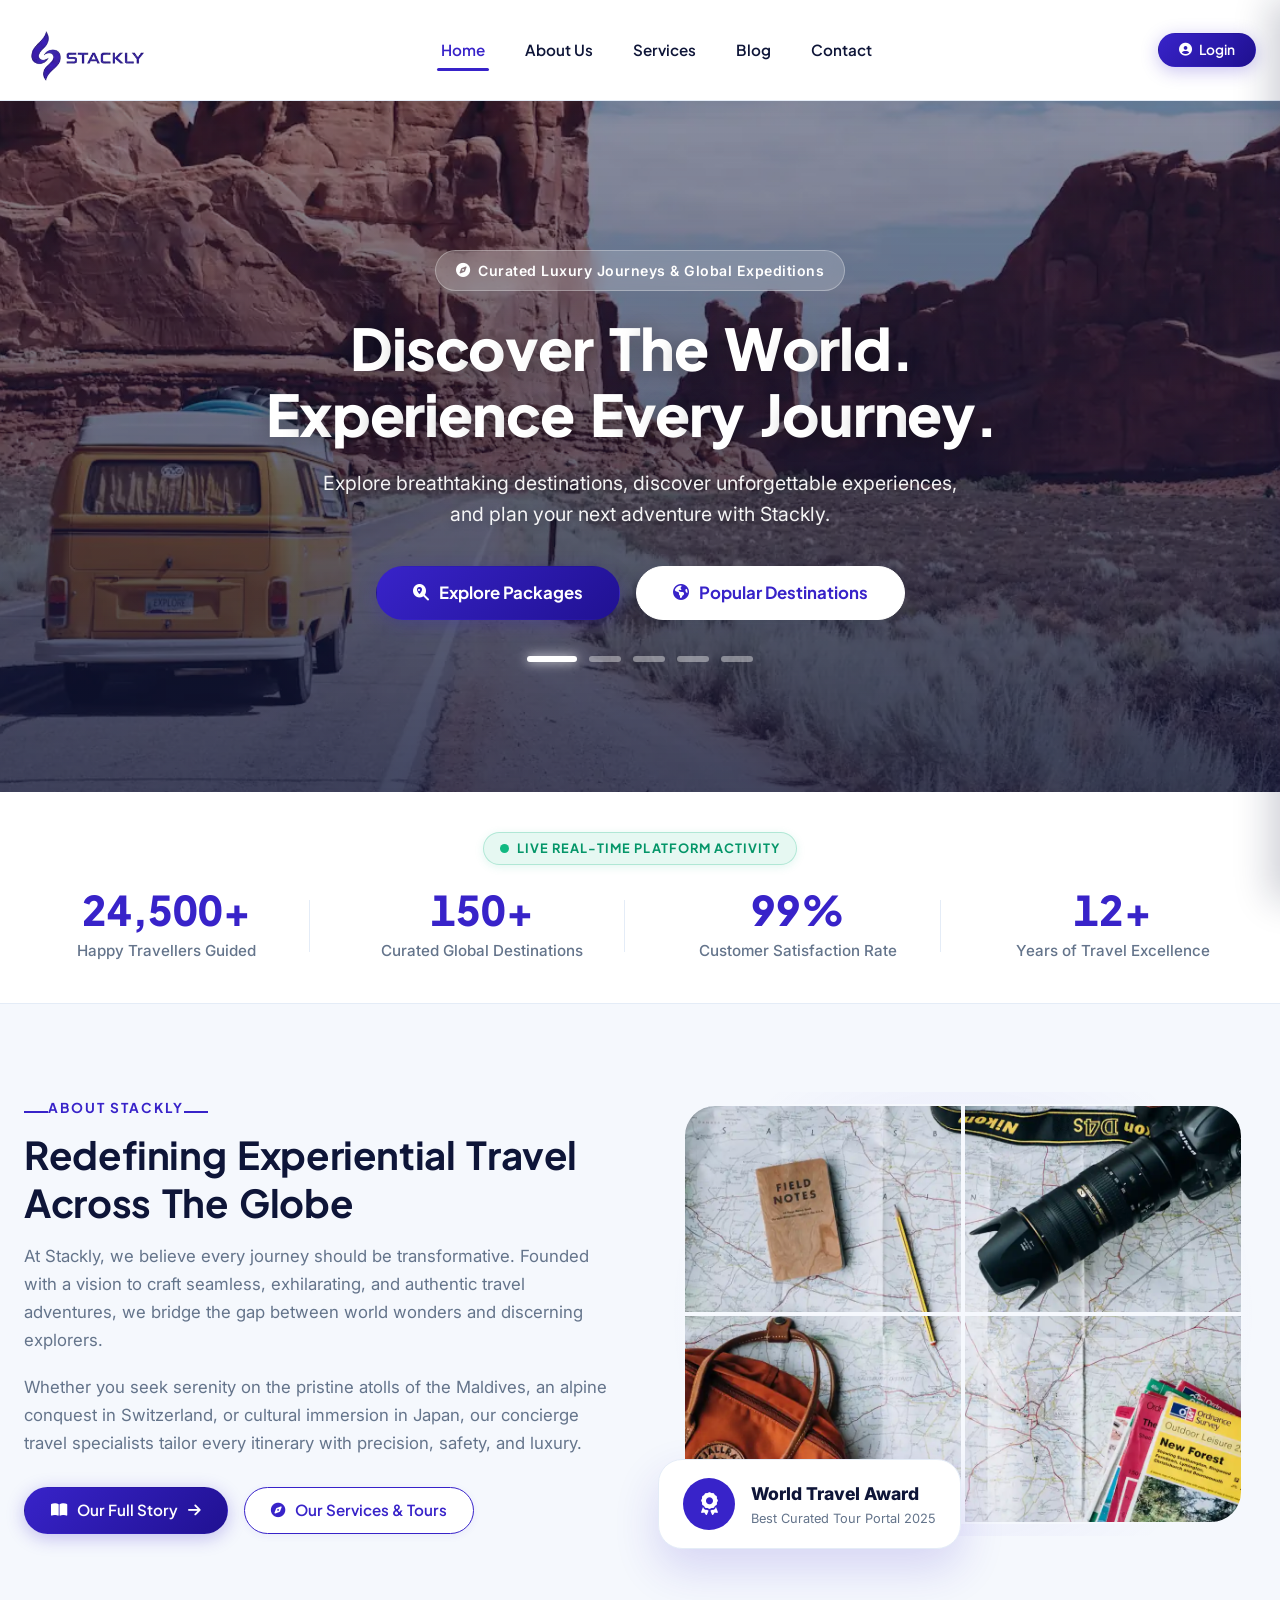
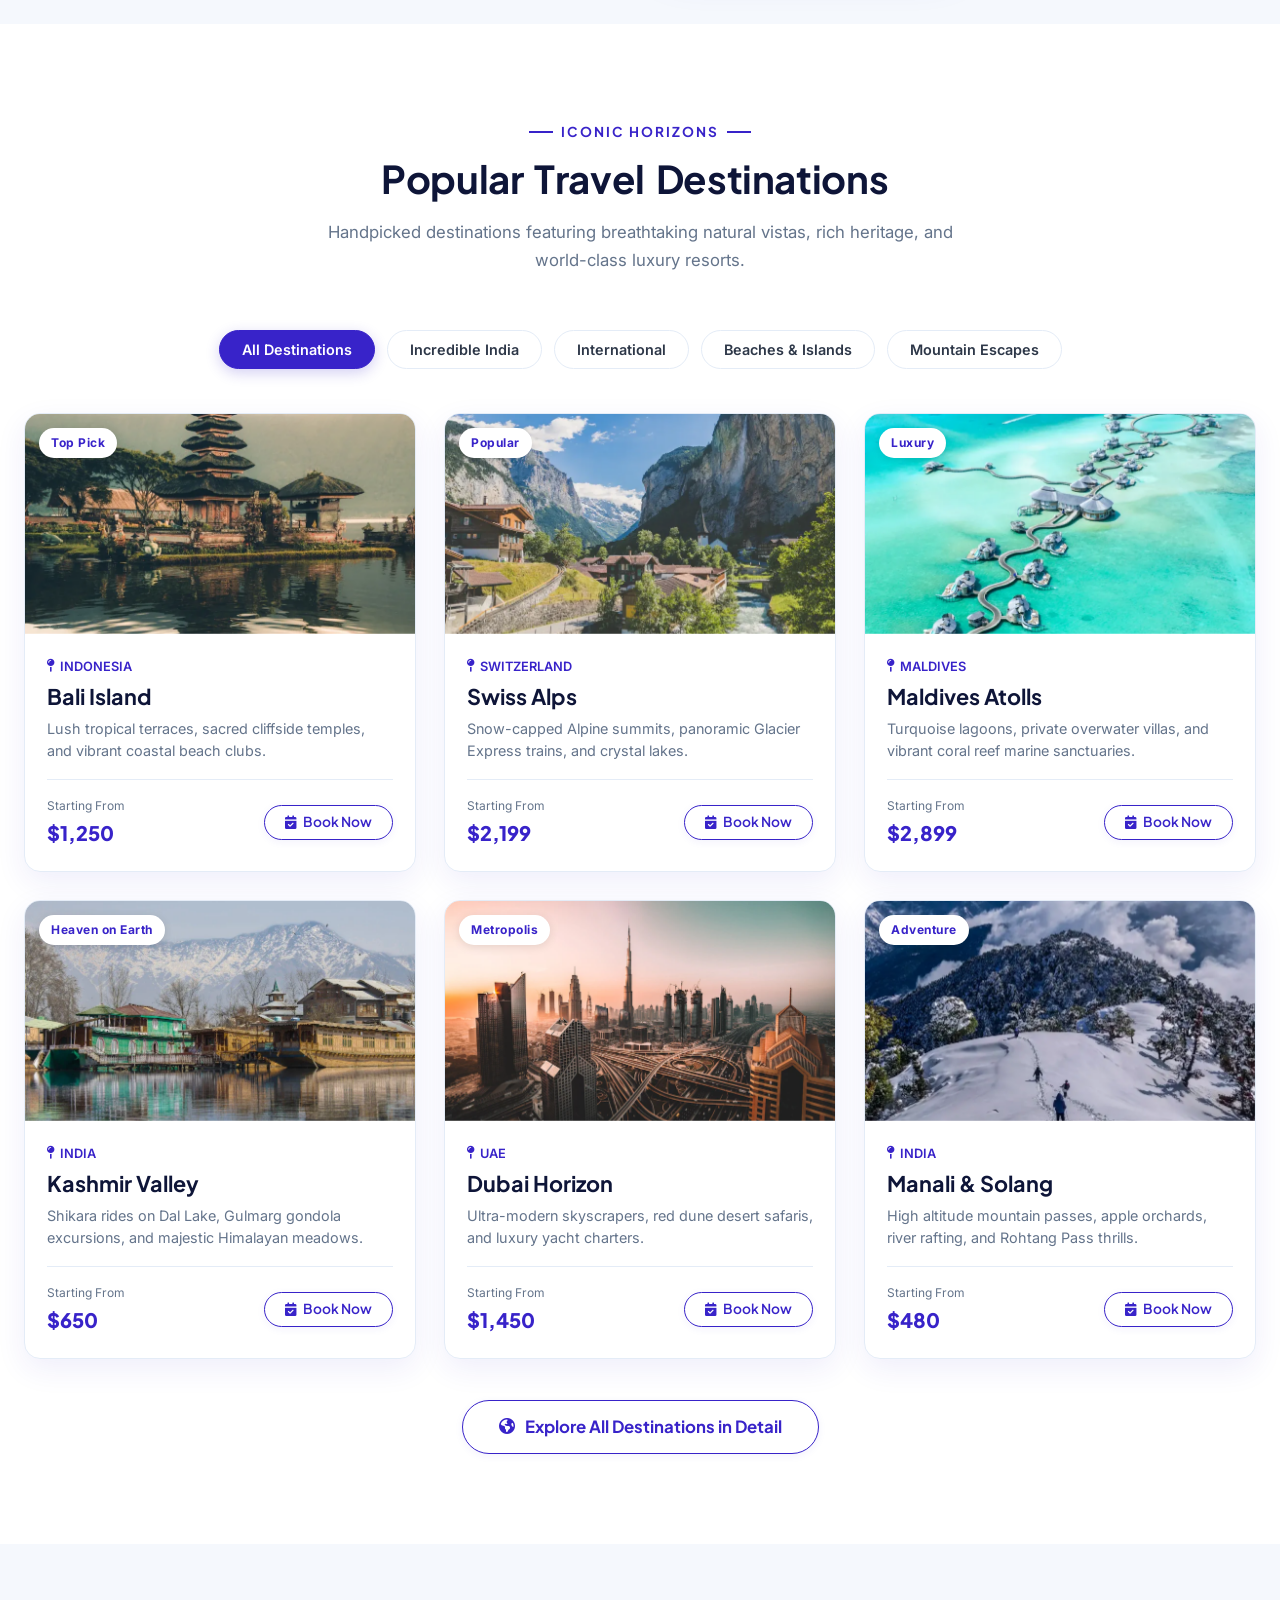
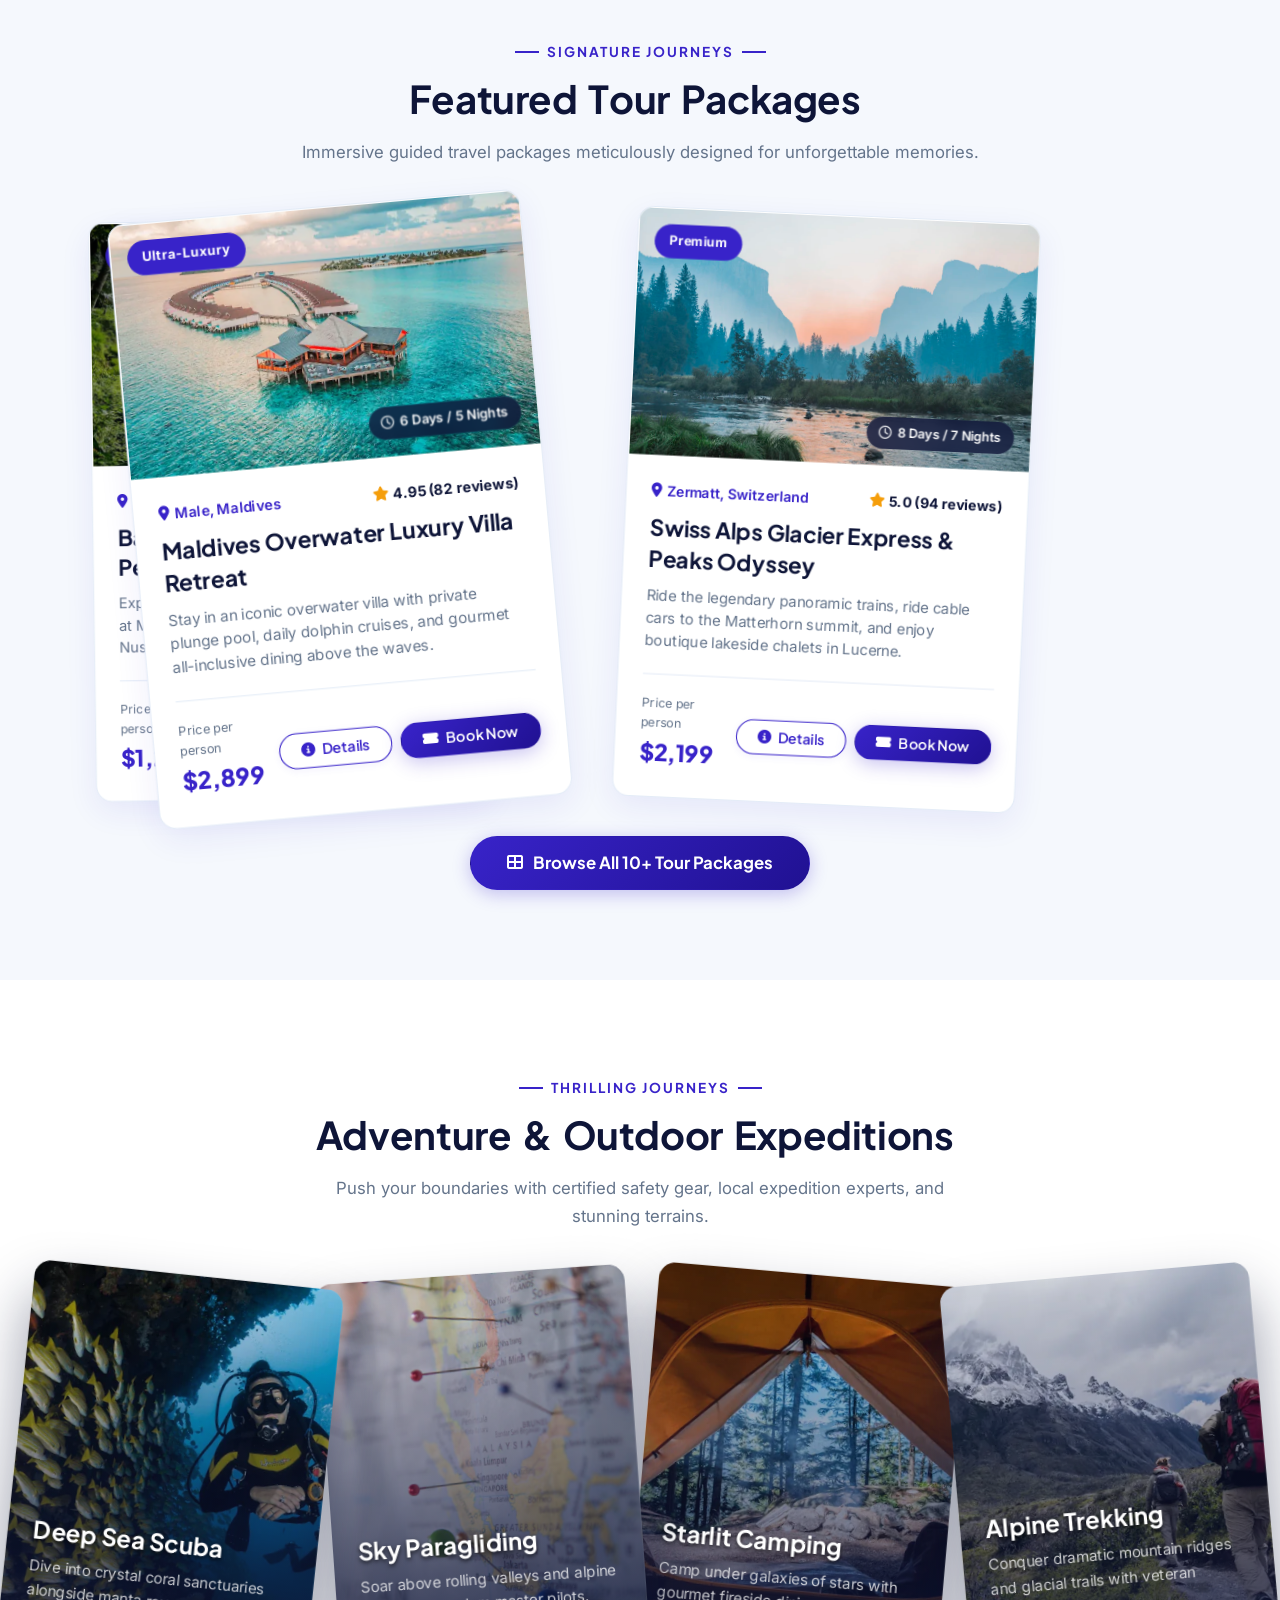
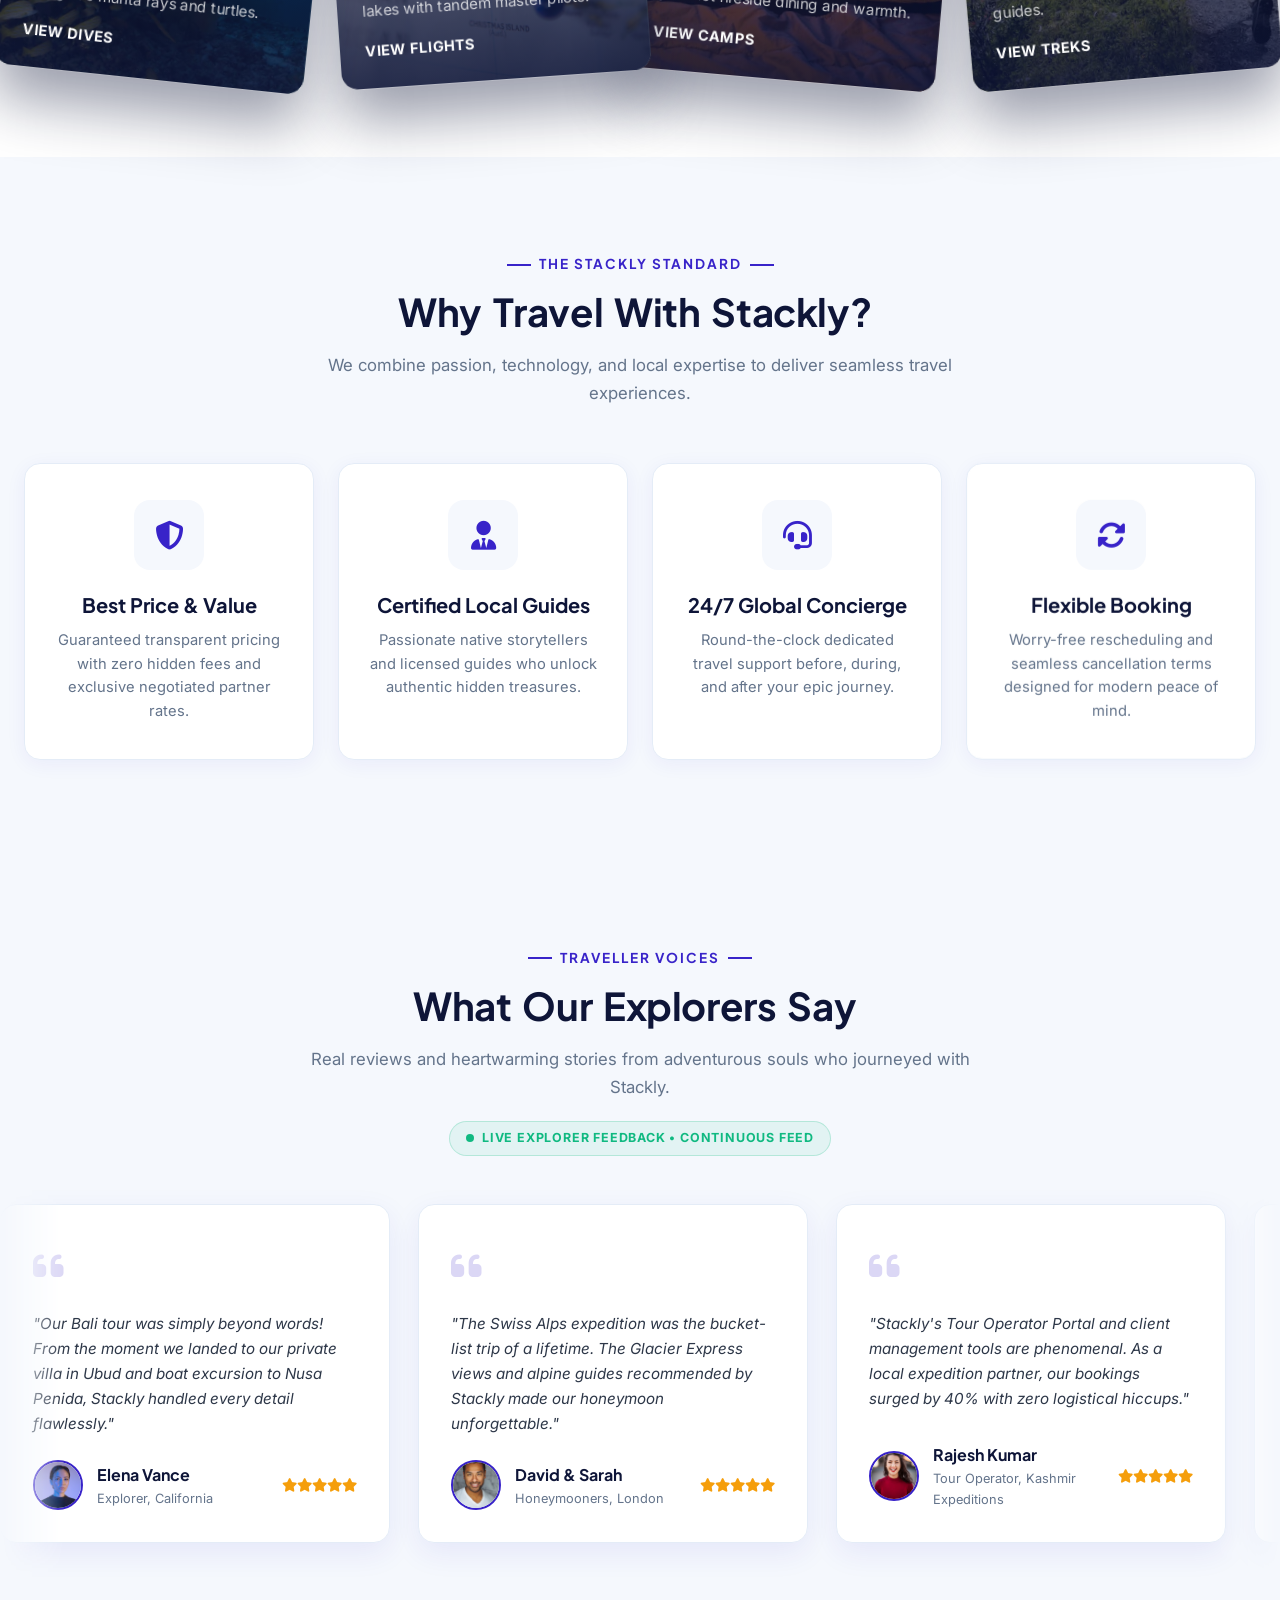
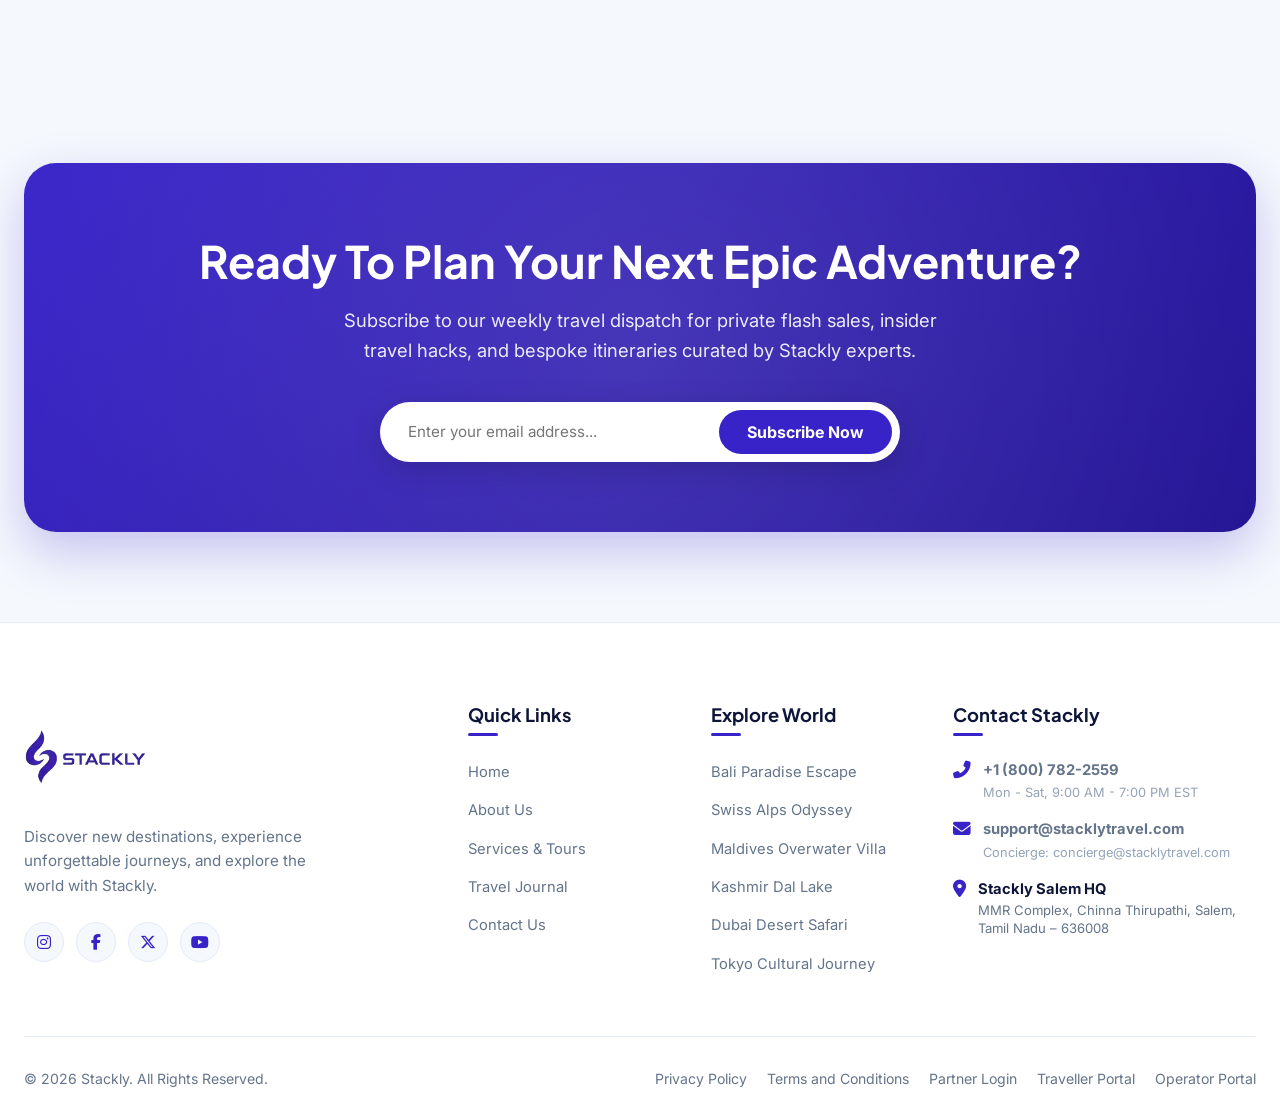
==== commit 36093489: "Refactor footer contact links to use div elements instead of anchor tags for address display" ====
--- a/index.html
+++ b/index.html
@@ -250,12 +250,6 @@
         <h2 class="section-title">Popular Travel Destinations</h2>
         <p class="section-description">Handpicked destinations featuring breathtaking natural vistas, rich heritage, and
           world-class luxury resorts.</p>
-        <div style="margin-top:16px;">
-          <button type="button" id="reArrangeDestinationsBtn" class="gallery-shuffle-btn"
-            aria-label="Arrange Destinations">
-            <i class="fas fa-layer-group"></i> Arrange Destinations
-          </button>
-        </div>
       </div>
 
       <div class="filter-tabs-bar">
@@ -428,11 +422,6 @@
         <h2 class="section-title">Featured Tour Packages</h2>
         <p class="section-description">Immersive guided travel packages meticulously designed for unforgettable
           memories.</p>
-        <div style="margin-top:16px;">
-          <button type="button" id="reShuffleToursBtn" class="gallery-shuffle-btn" aria-label="Shuffle tour packages">
-            <i class="fas fa-random"></i> Shuffle Tours
-          </button>
-        </div>
       </div>
 
       <div class="tours-grid three-card-grid featured-tours-shuffle-grid" id="featuredToursGrid">
@@ -538,11 +527,6 @@
         <h2 class="section-title">Adventure & Outdoor Expeditions</h2>
         <p class="section-description">Push your boundaries with certified safety gear, local expedition experts, and
           stunning terrains.</p>
-        <div style="margin-top:16px;">
-          <button type="button" id="reShuffleAdventureBtn" class="gallery-shuffle-btn" aria-label="Shuffle adventures">
-            <i class="fas fa-random"></i> Shuffle Adventures
-          </button>
-        </div>
       </div>
 
       <div class="adventure-grid" id="adventureExpeditionsGrid">
@@ -597,11 +581,6 @@
         <h2 class="section-title">Why Travel With Stackly?</h2>
         <p class="section-description">We combine passion, technology, and local expertise to deliver seamless travel
           experiences.</p>
-        <div style="margin-top:16px;">
-          <button type="button" id="reArrangeWhyChooseBtn" class="gallery-shuffle-btn" aria-label="Arrange reasons">
-            <i class="fas fa-layer-group"></i> Arrange Cards
-          </button>
-        </div>
       </div>
 
       <div class="why-choose-grid four-card-grid" id="whyChooseGrid">
@@ -956,16 +935,14 @@
               <div style="font-size:0.8rem; color:#94a3b8;">Concierge: concierge@stacklytravel.com</div>
             </div>
           </div>
-          <a href="https://www.google.com/maps/search/?api=1&query=Stackly+MMR+Complex+Chinna+Thirupathi+Salem+Tamil+Nadu+636008"
-            target="_blank" rel="noopener" class="footer-contact-item footer-address-link"
-            title="Open Stackly Salem on Google Maps">
+          <div class="footer-contact-item">
             <i class="fas fa-map-marker-alt footer-contact-icon"></i>
             <div>
               <strong style="color:var(--text-dark-navy);">Stackly Salem HQ</strong>
               <div style="font-size:0.82rem; color:var(--text-muted); line-height:1.4;">MMR Complex, Chinna Thirupathi,
                 Salem, Tamil Nadu &ndash; 636008</div>
             </div>
-          </a>
+          </div>
         </div>
       </div>
 
--- a/css/style.css
+++ b/css/style.css
@@ -2136,25 +2136,10 @@
 }
 
 .gallery-shuffle-btn {
-  display: inline-flex;
-  align-items: center;
-  gap: 8px;
-  padding: 8px 20px;
-  border-radius: var(--radius-full);
-  font-weight: 600;
-  font-size: 0.85rem;
-  transition: all 0.3s ease;
-  background: #ffffff;
-  border: 1.5px solid var(--primary-blue);
-  color: var(--primary-blue);
-  cursor: pointer;
-}
-
-.gallery-shuffle-btn:hover {
-  background: var(--primary-blue);
-  color: #ffffff;
-  transform: translateY(-2px);
-  box-shadow: 0 6px 18px rgba(56, 35, 201, 0.25);
+  display: none !important;
+  visibility: hidden !important;
+  opacity: 0 !important;
+  pointer-events: none !important;
 }
 
 /* ===================================================================
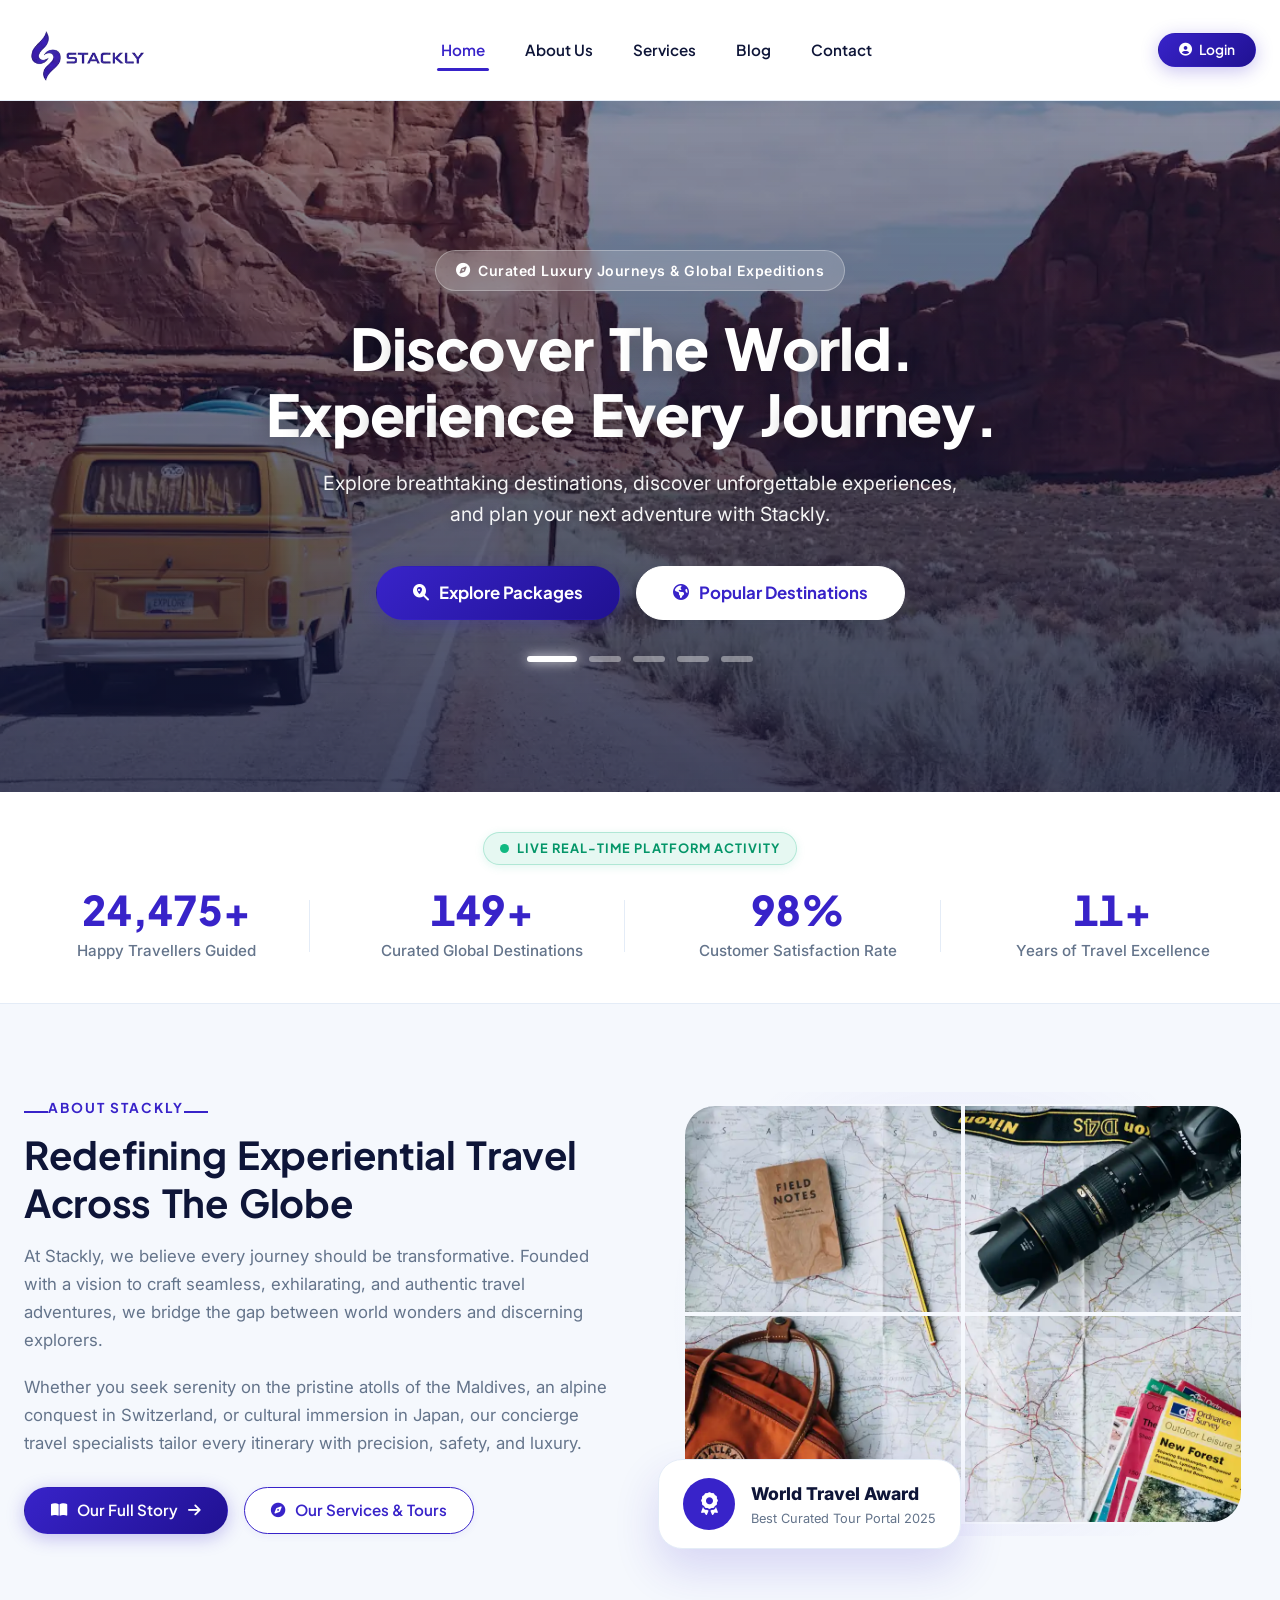
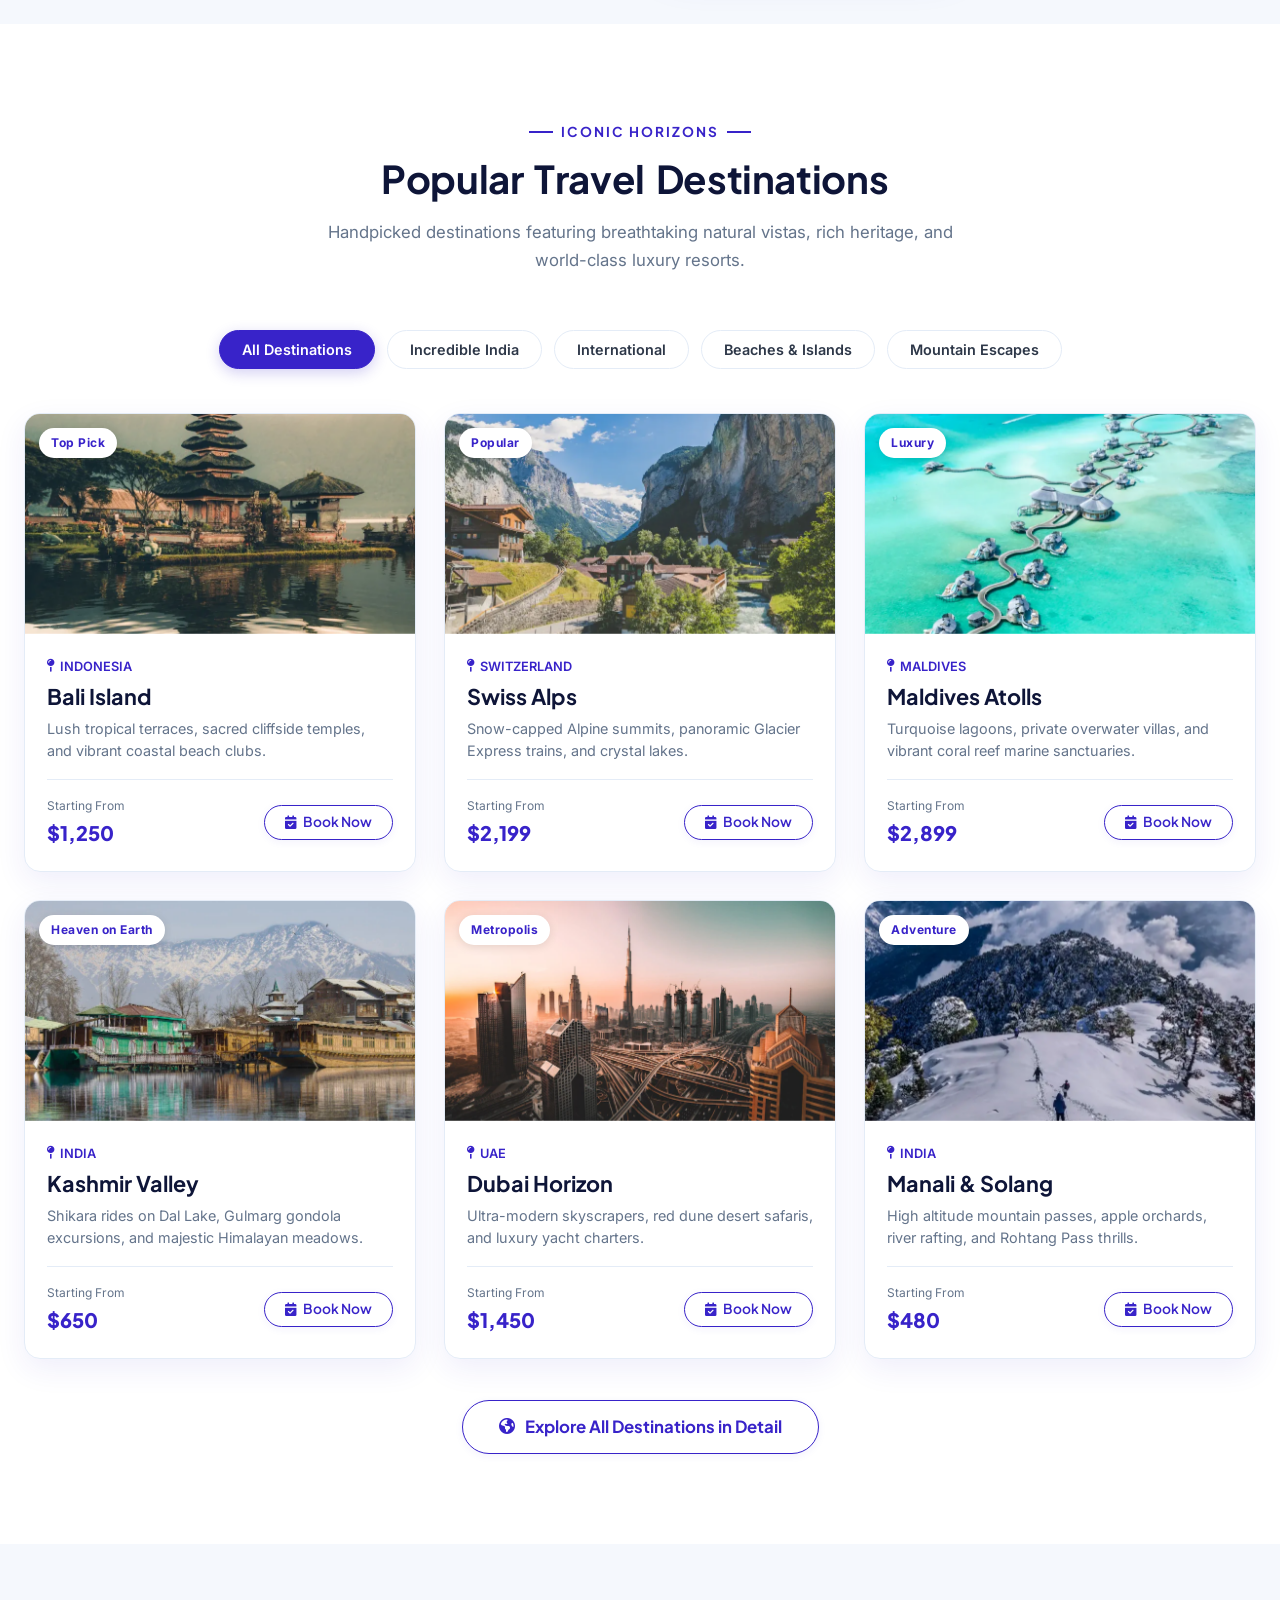
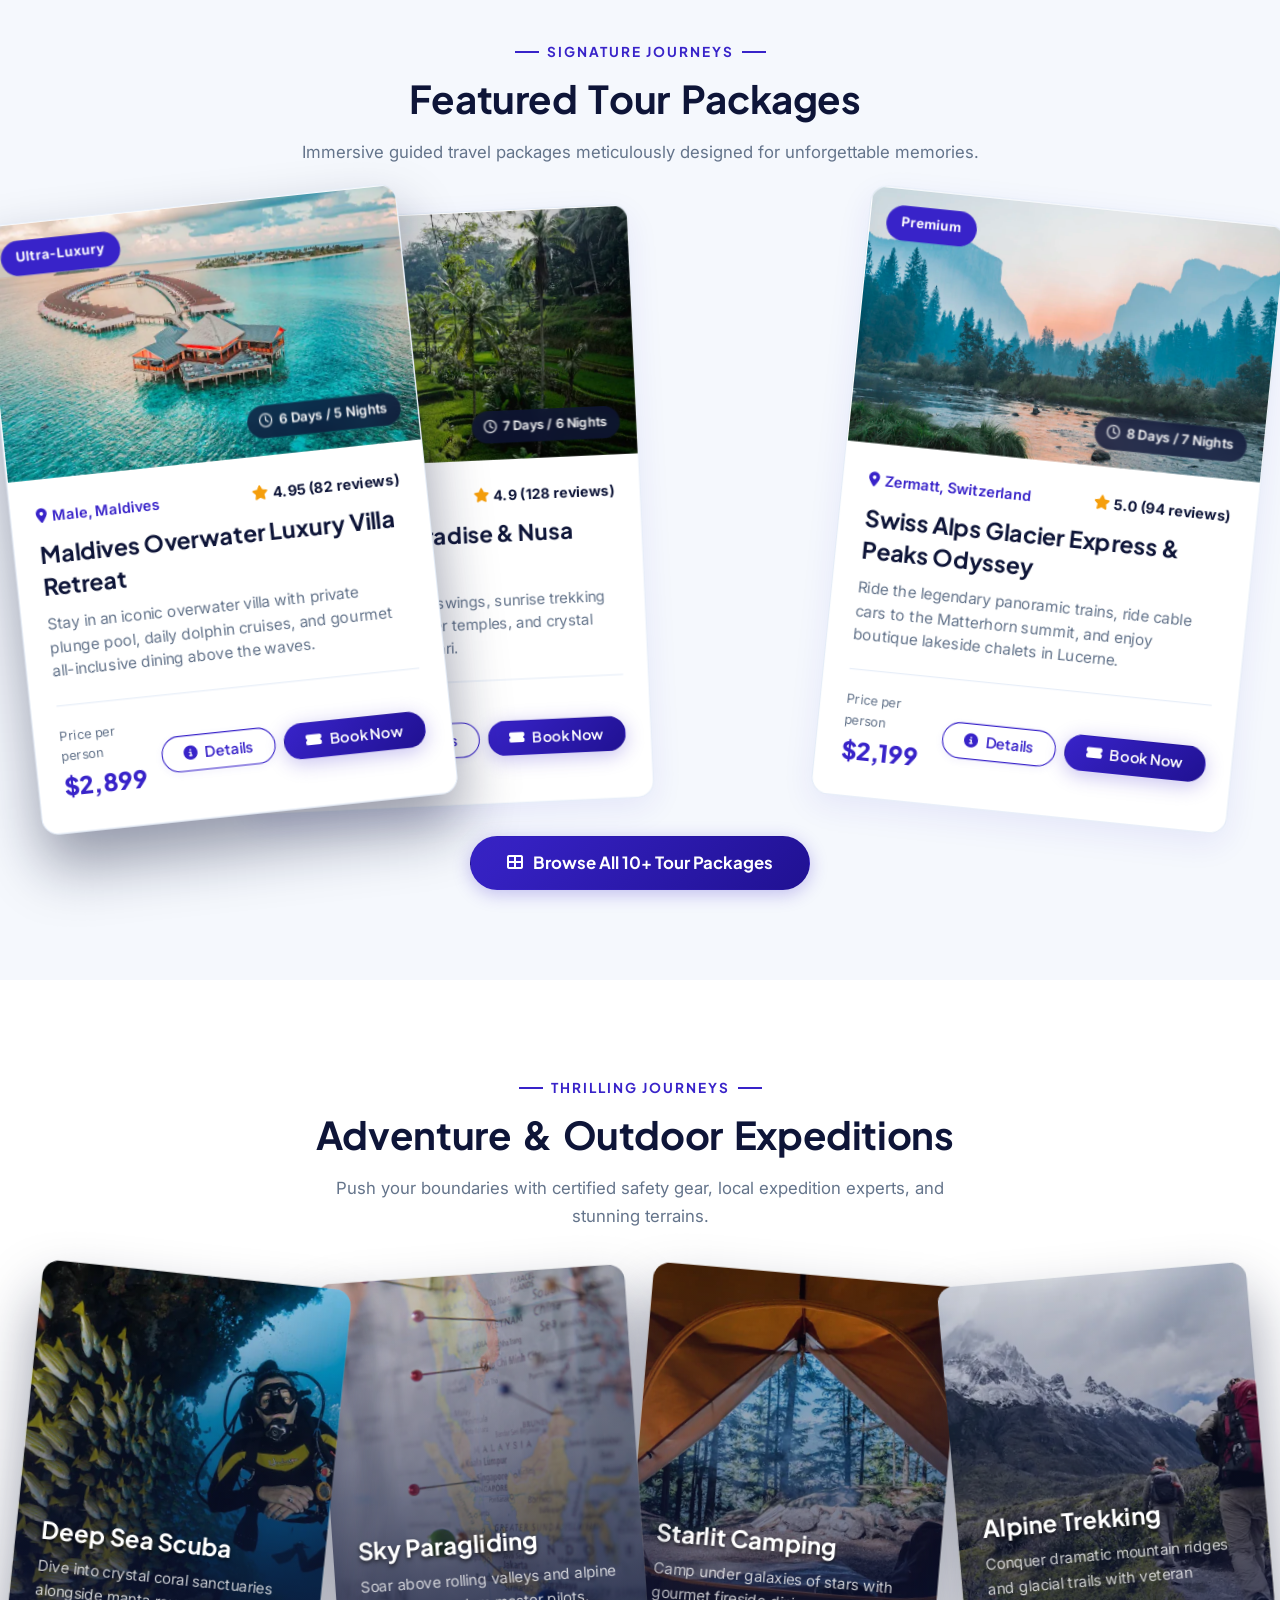
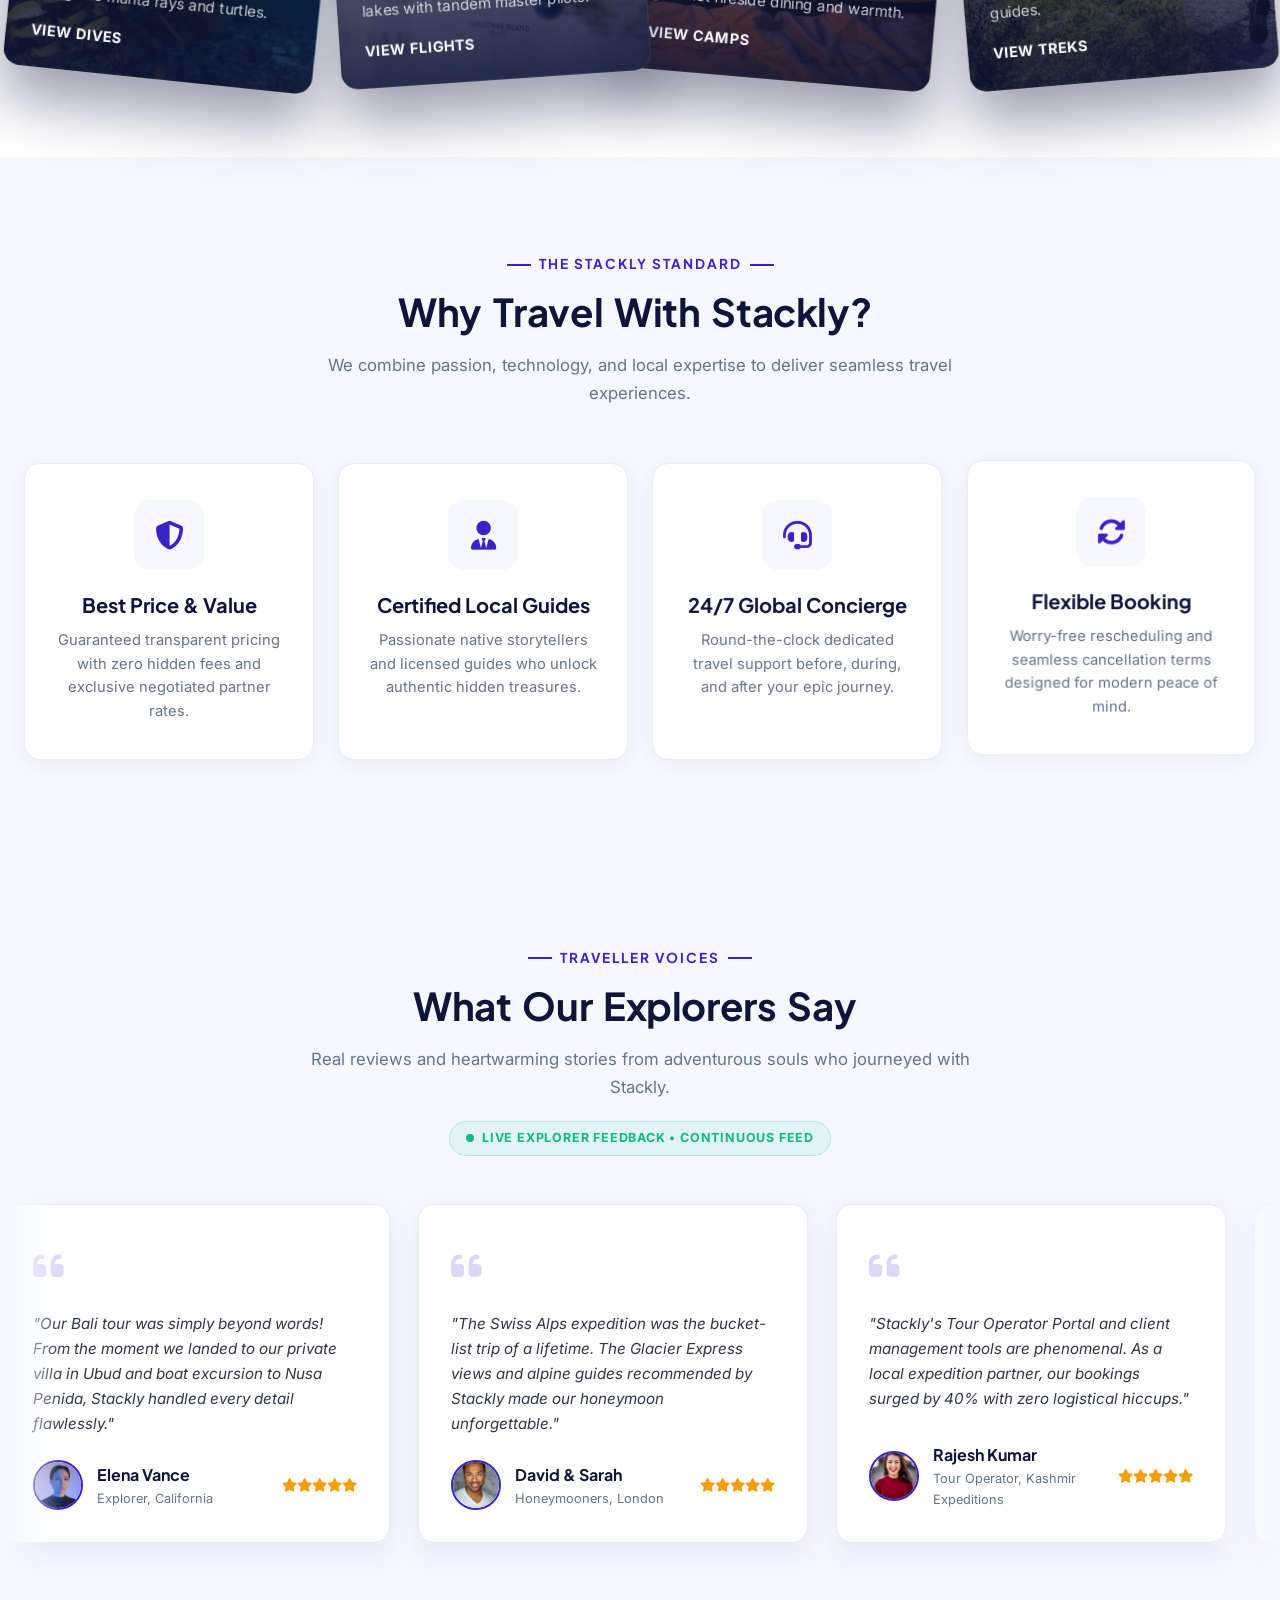
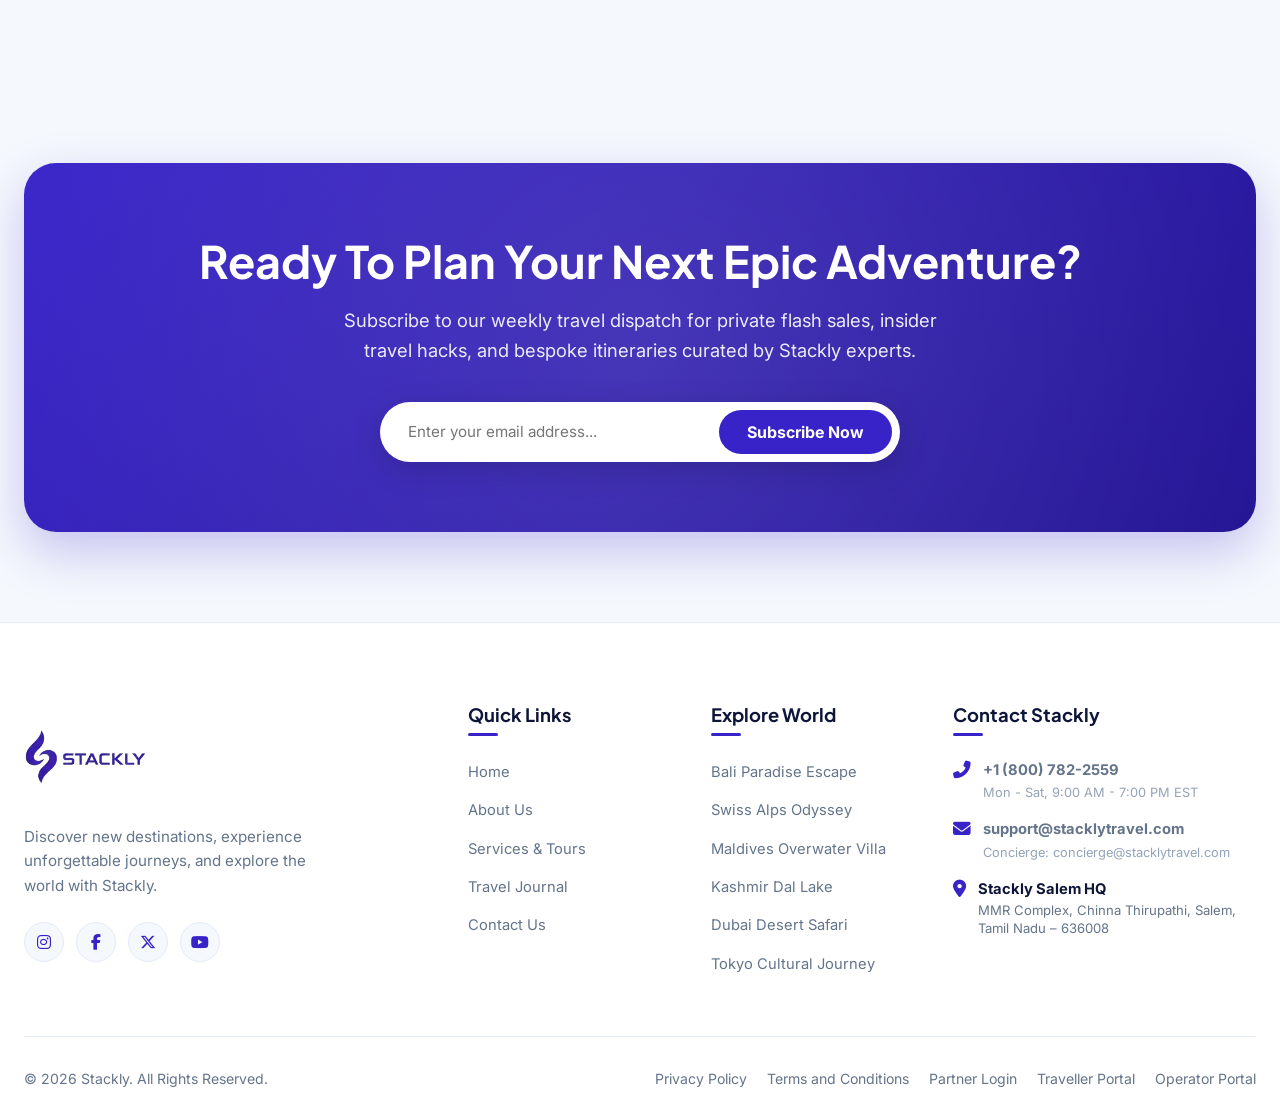
==== commit 884e33fe: "Update social media links to point to 404 page and enhance dashboard navigation - Changed social med" ====
--- a/index.html
+++ b/index.html
@@ -889,10 +889,10 @@
             Discover new destinations, experience unforgettable journeys, and explore the world with Stackly.
           </p>
           <div class="social-links">
-            <a href="#" class="social-icon-btn" aria-label="Instagram"><i class="fab fa-instagram"></i></a>
-            <a href="#" class="social-icon-btn" aria-label="Facebook"><i class="fab fa-facebook-f"></i></a>
-            <a href="#" class="social-icon-btn" aria-label="Twitter"><i class="fab fa-x-twitter"></i></a>
-            <a href="#" class="social-icon-btn" aria-label="YouTube"><i class="fab fa-youtube"></i></a>
+            <a href="404.html" class="social-icon-btn" aria-label="Instagram"><i class="fab fa-instagram"></i></a>
+            <a href="404.html" class="social-icon-btn" aria-label="Facebook"><i class="fab fa-facebook-f"></i></a>
+            <a href="404.html" class="social-icon-btn" aria-label="Twitter"><i class="fab fa-x-twitter"></i></a>
+            <a href="404.html" class="social-icon-btn" aria-label="YouTube"><i class="fab fa-youtube"></i></a>
           </div>
         </div>
 
--- a/css/style.css
+++ b/css/style.css
@@ -629,6 +629,24 @@
   visibility: visible;
 }
 
+@media (min-width: 992px) {
+  .mobile-drawer,
+  .mobile-drawer.open {
+    display: none !important;
+    visibility: hidden !important;
+    right: -100% !important;
+    pointer-events: none !important;
+    opacity: 0 !important;
+  }
+  .drawer-backdrop,
+  .drawer-backdrop.open {
+    display: none !important;
+    visibility: hidden !important;
+    opacity: 0 !important;
+    pointer-events: none !important;
+  }
+}
+
 .drawer-header {
   display: flex;
   align-items: center;
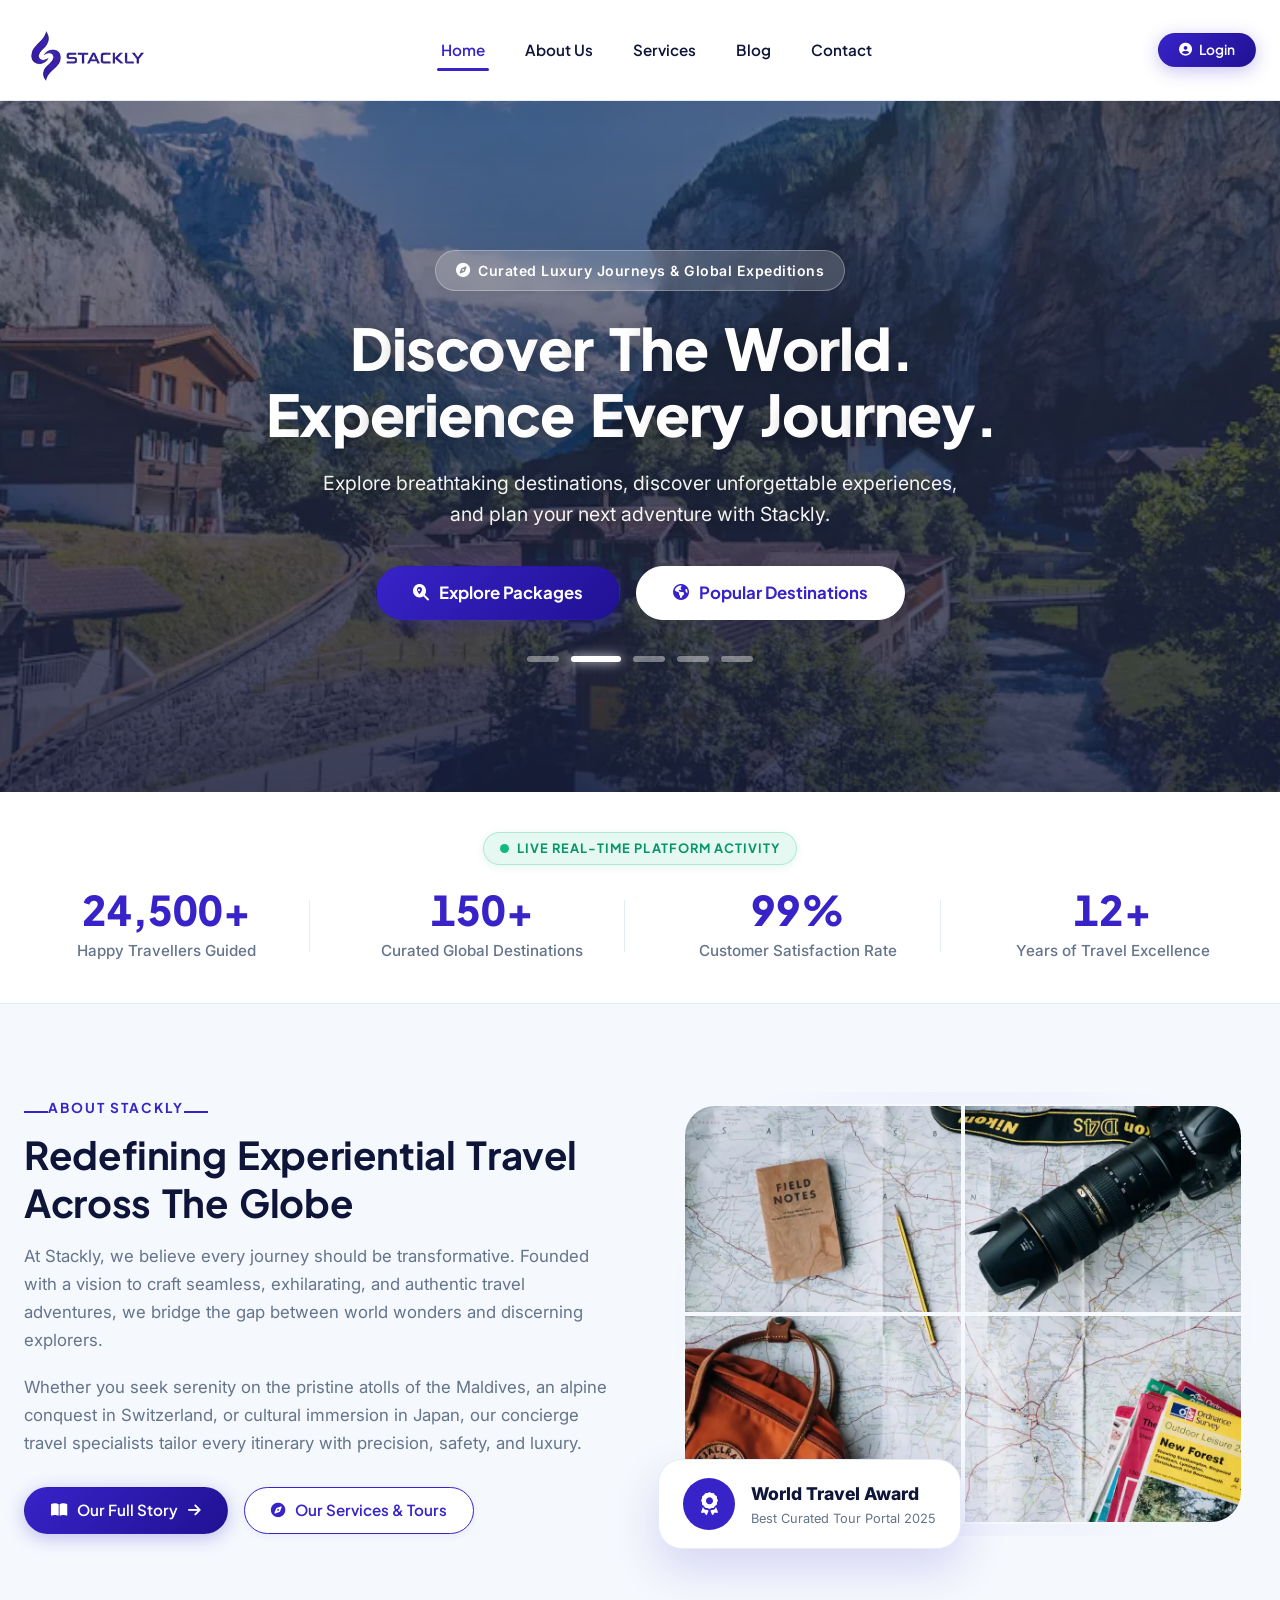
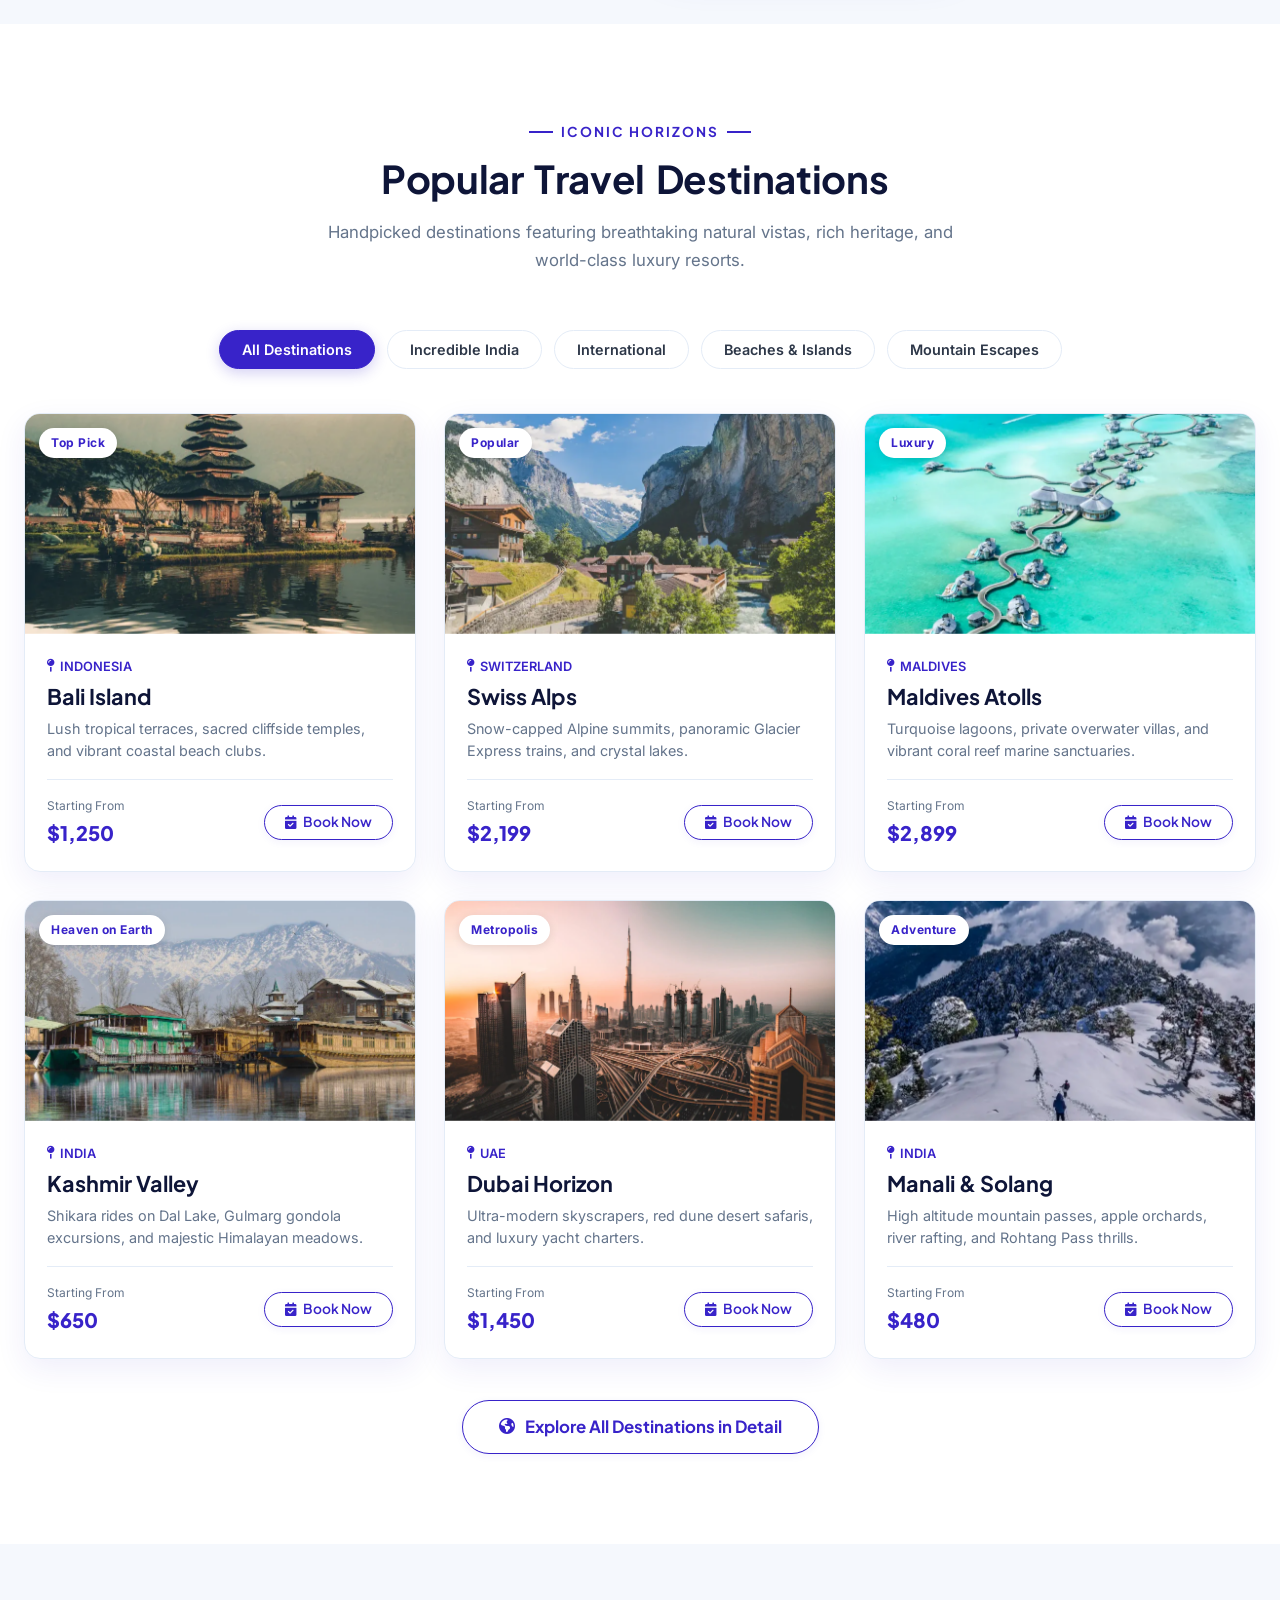
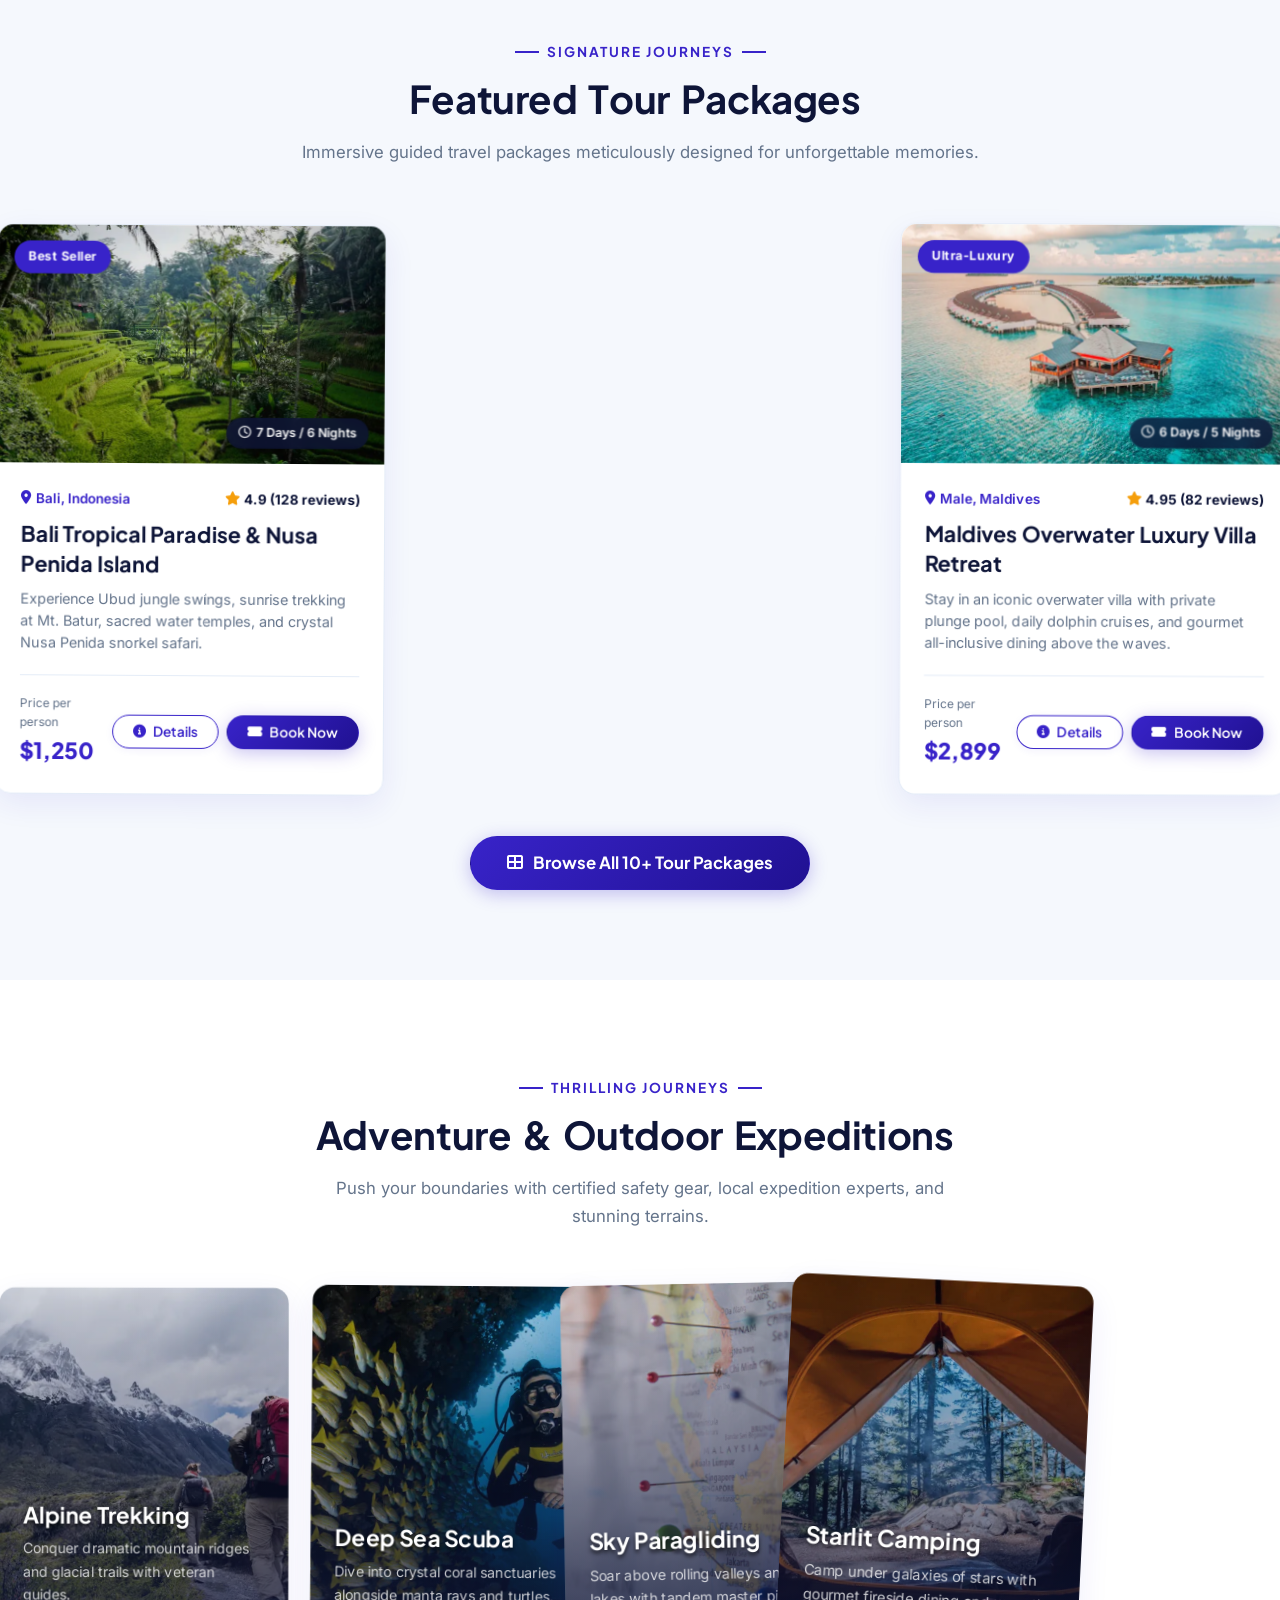
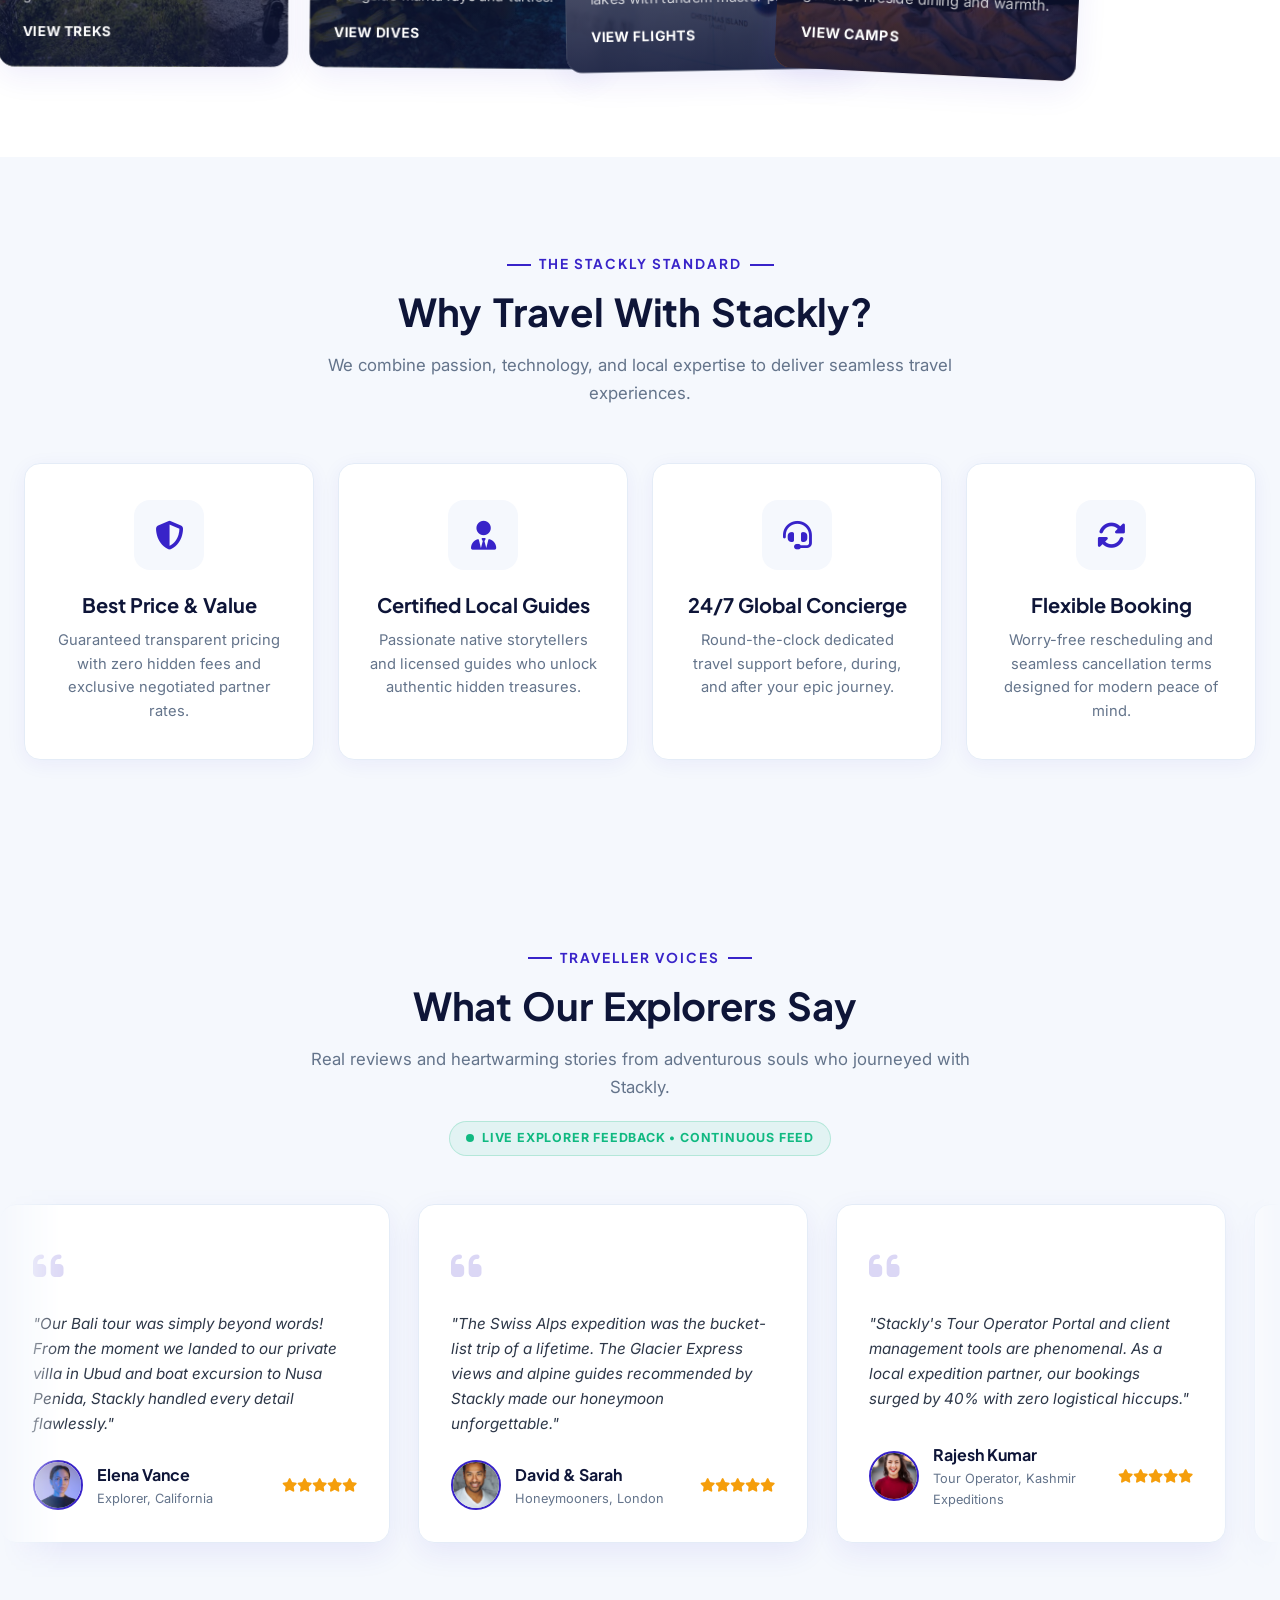
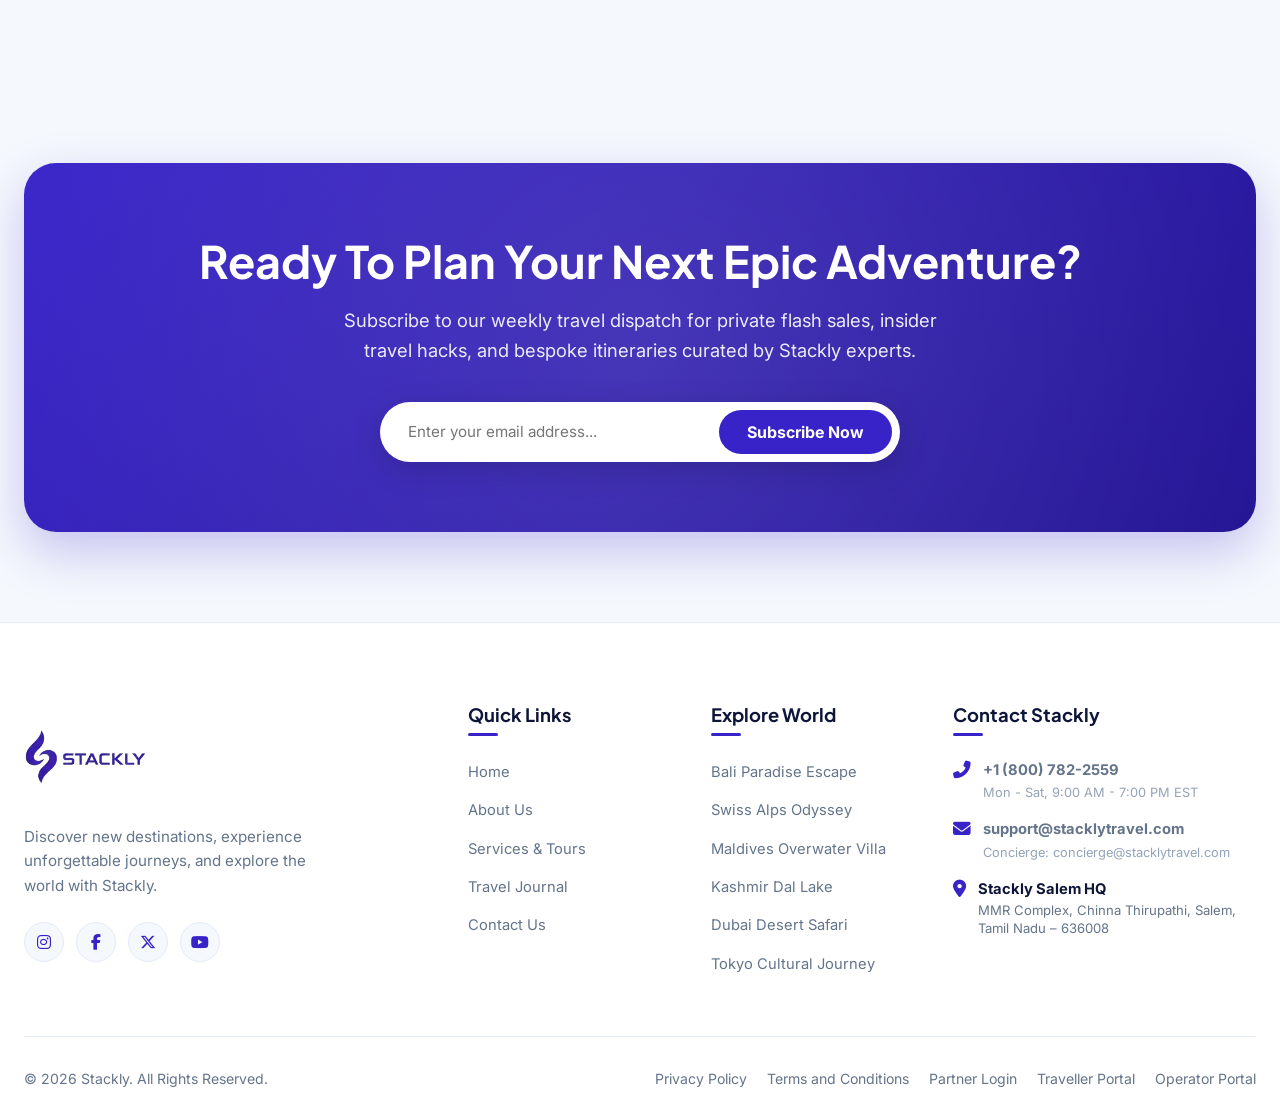
==== commit ad1a6aff: "Enhance footer logo link for smooth scroll to top on home page" ====
--- a/index.html
+++ b/index.html
@@ -882,7 +882,7 @@
     <div class="container">
       <div class="footer-top-grid">
         <div class="footer-brand-col">
-          <a href="index.html">
+          <a href="index.html" class="footer-logo-link" id="footerLogoLink" aria-label="Stackly Home - Back to top">
             <img src="assets/images/ui/logo.webp" alt="Stackly Tourism & Travel" class="footer-logo-img">
           </a>
           <p class="footer-brand-desc">
